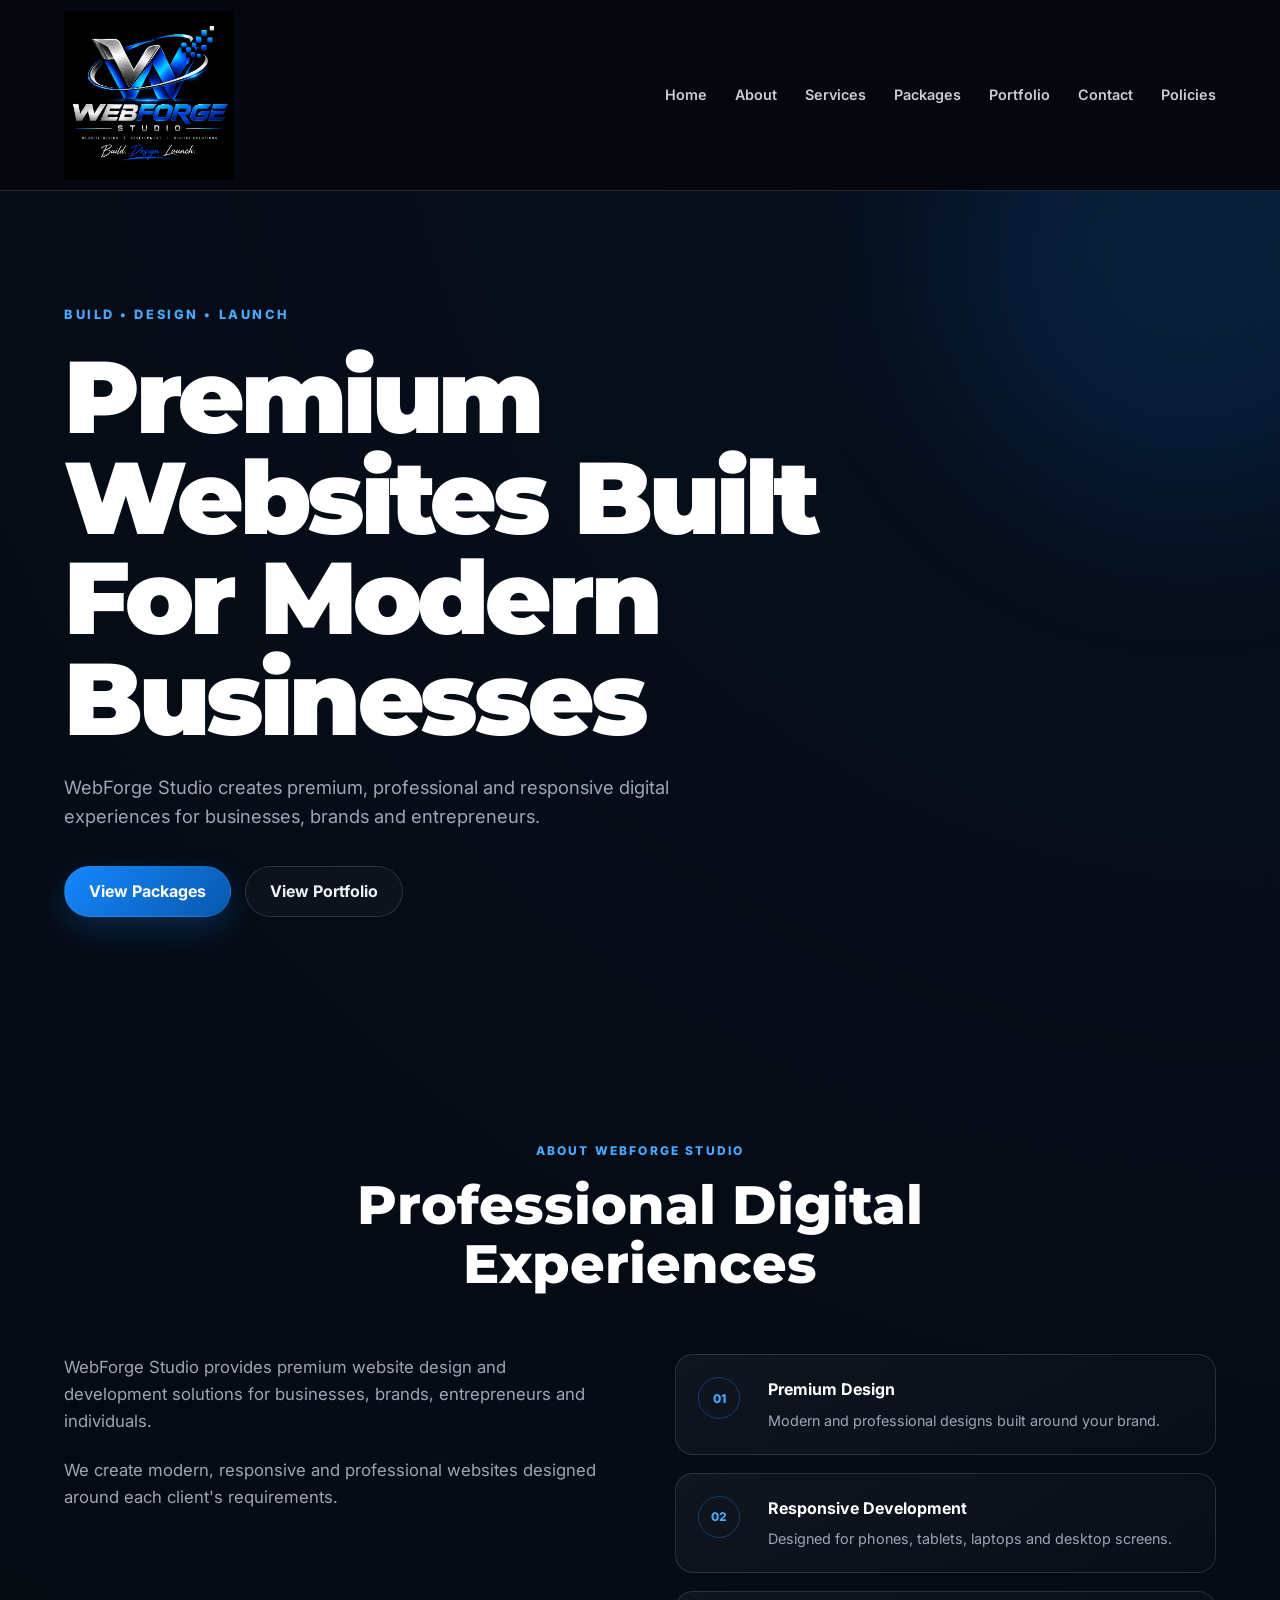
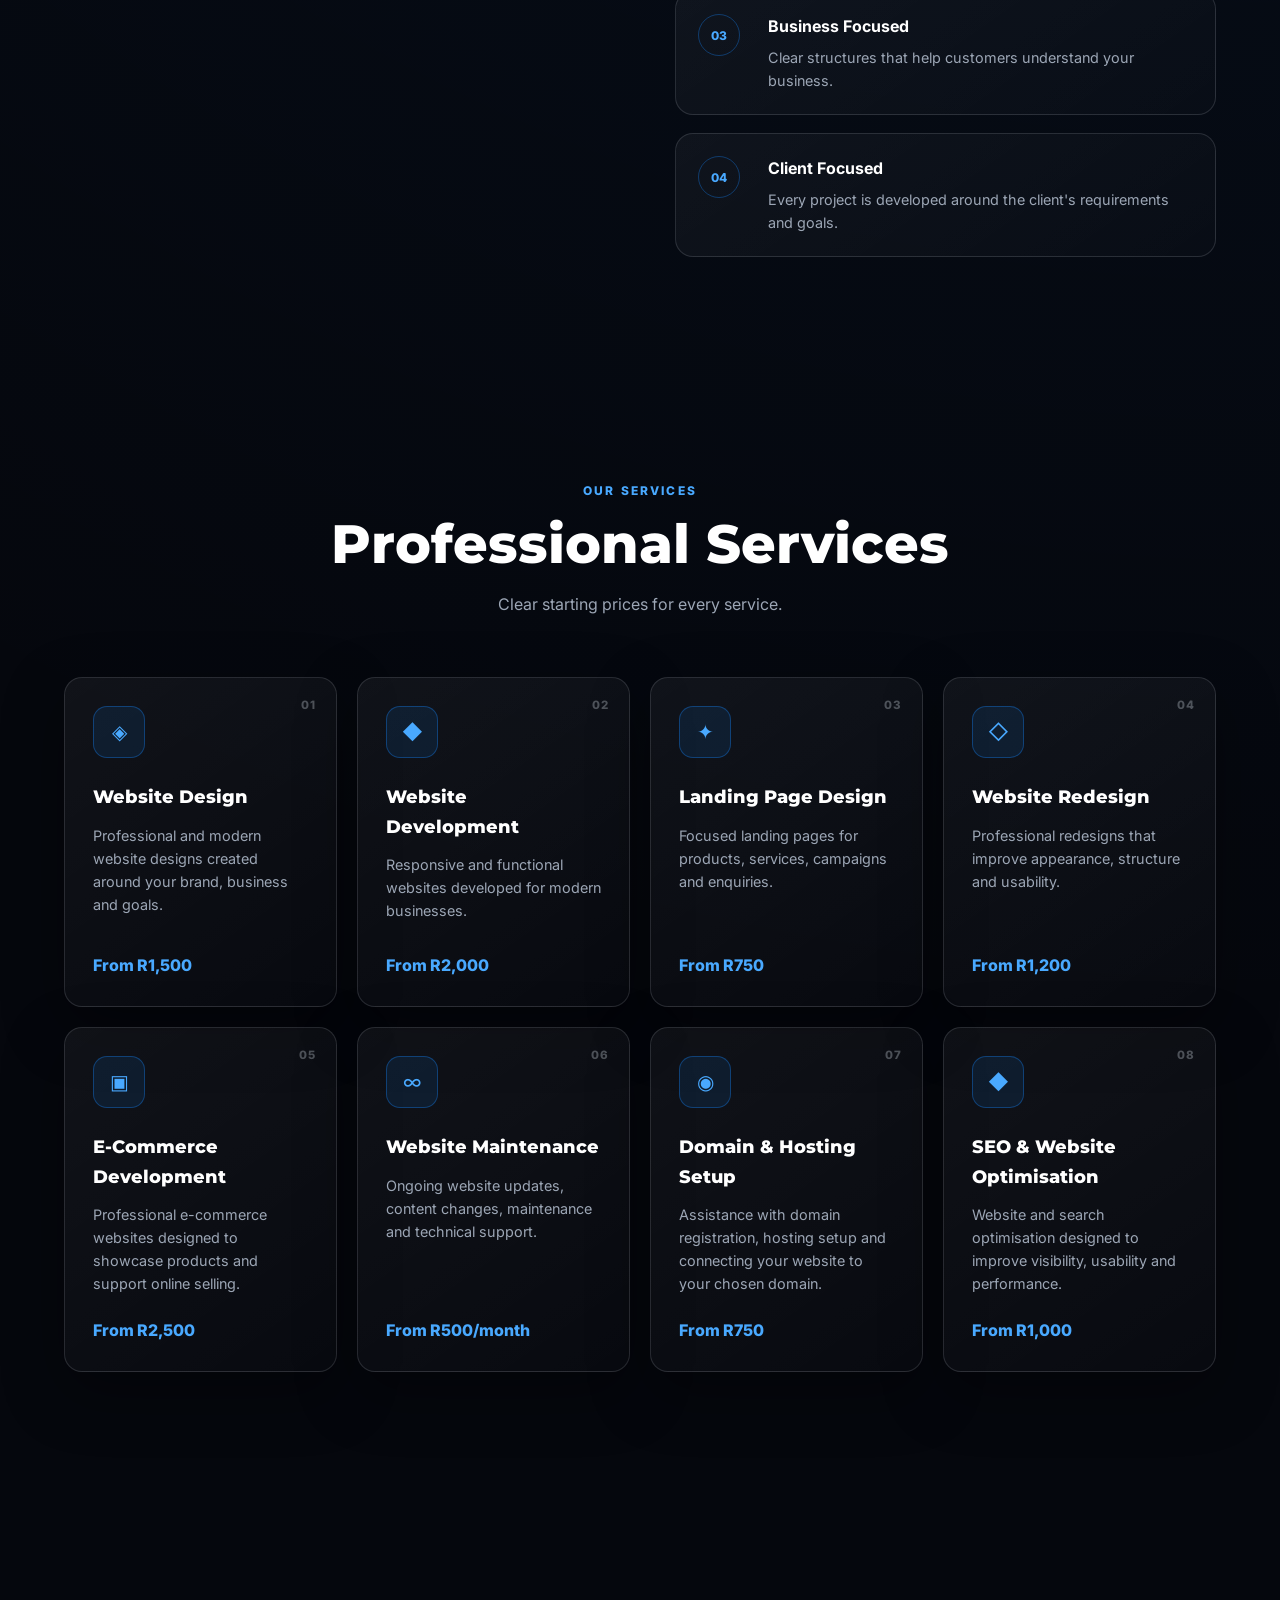
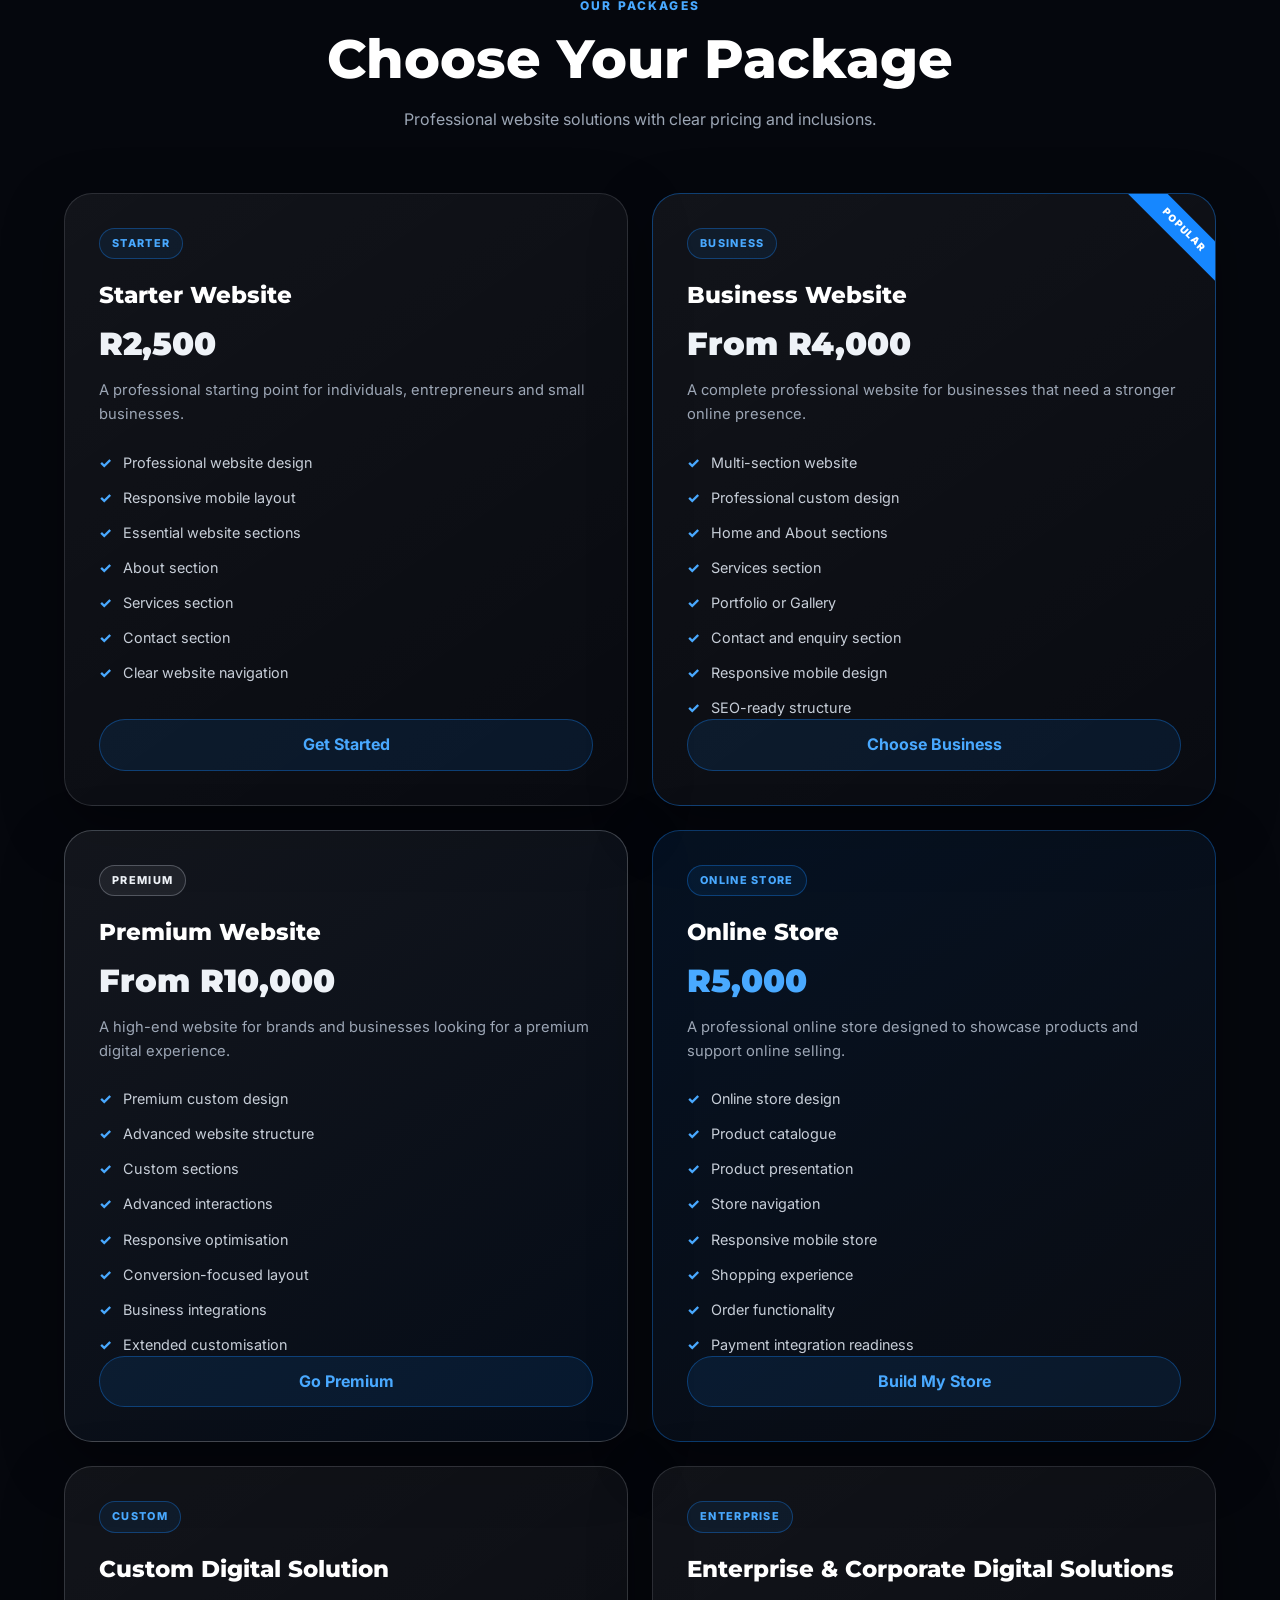
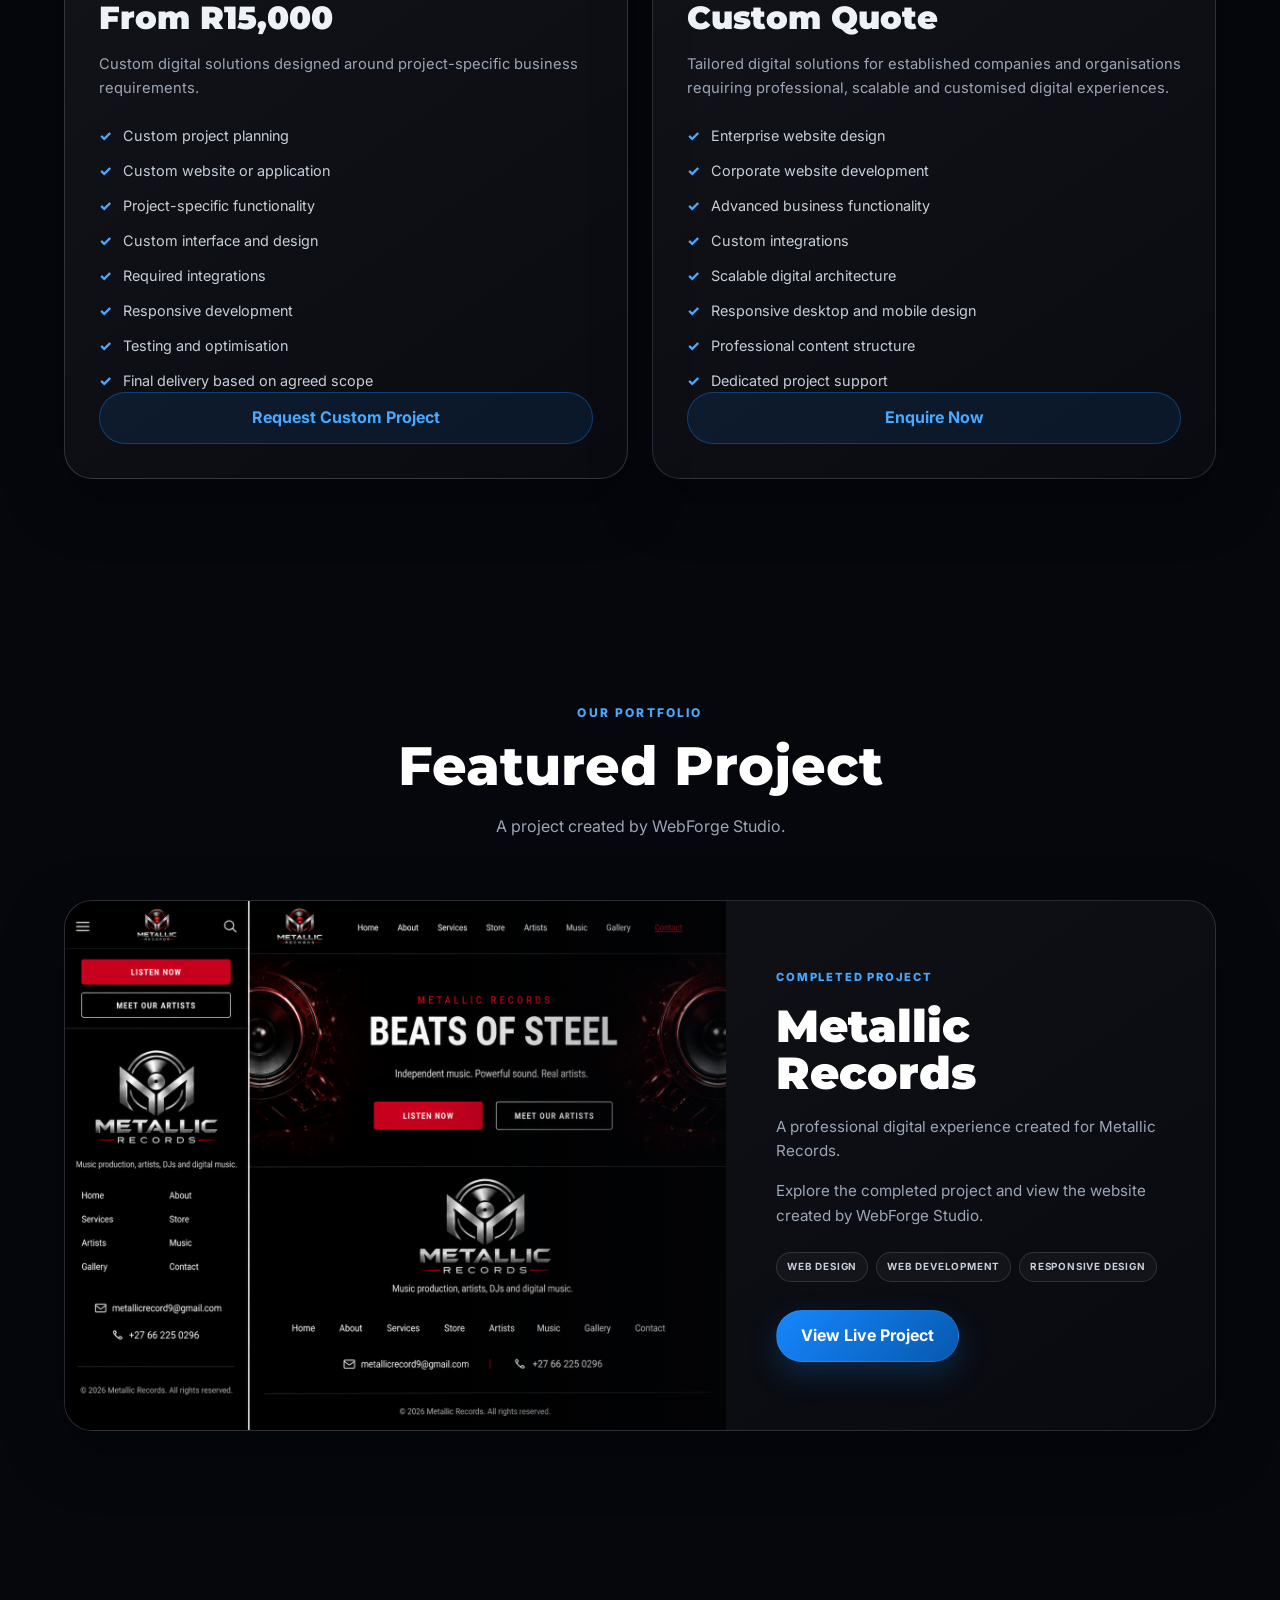
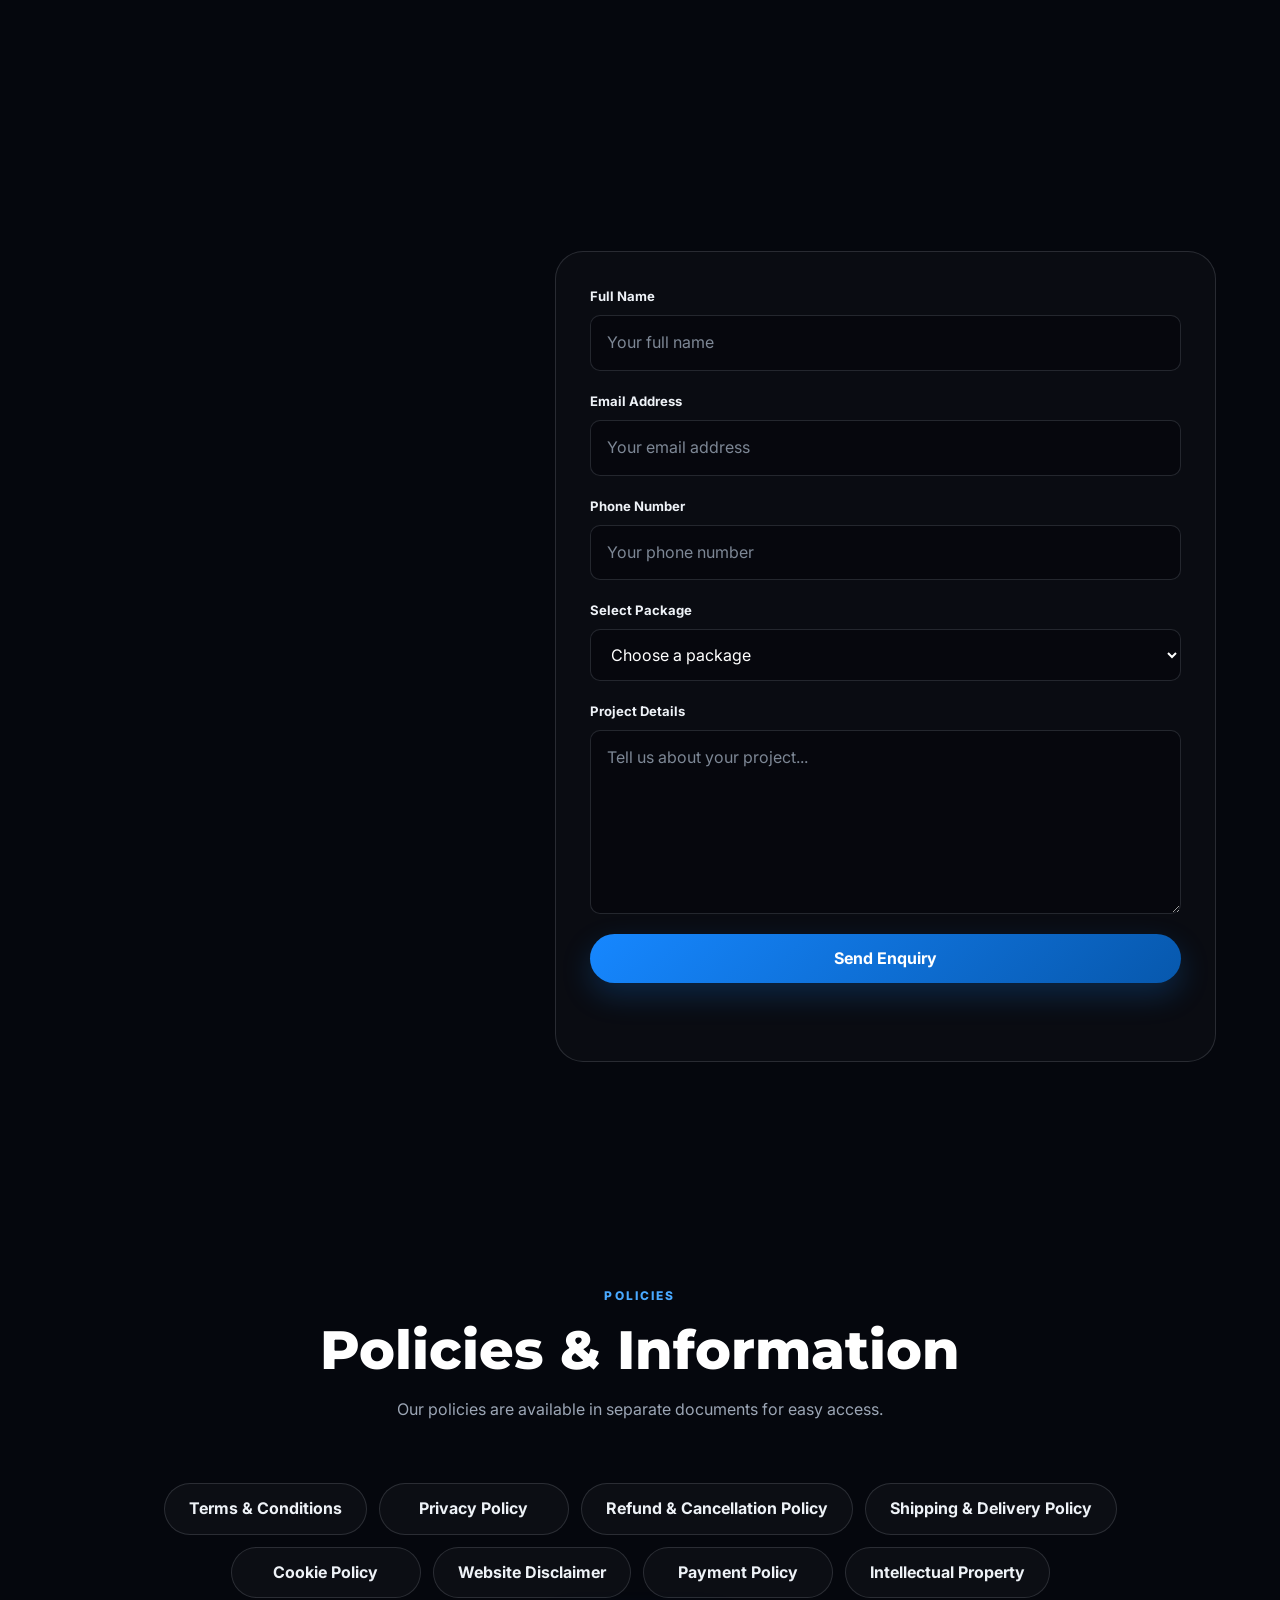
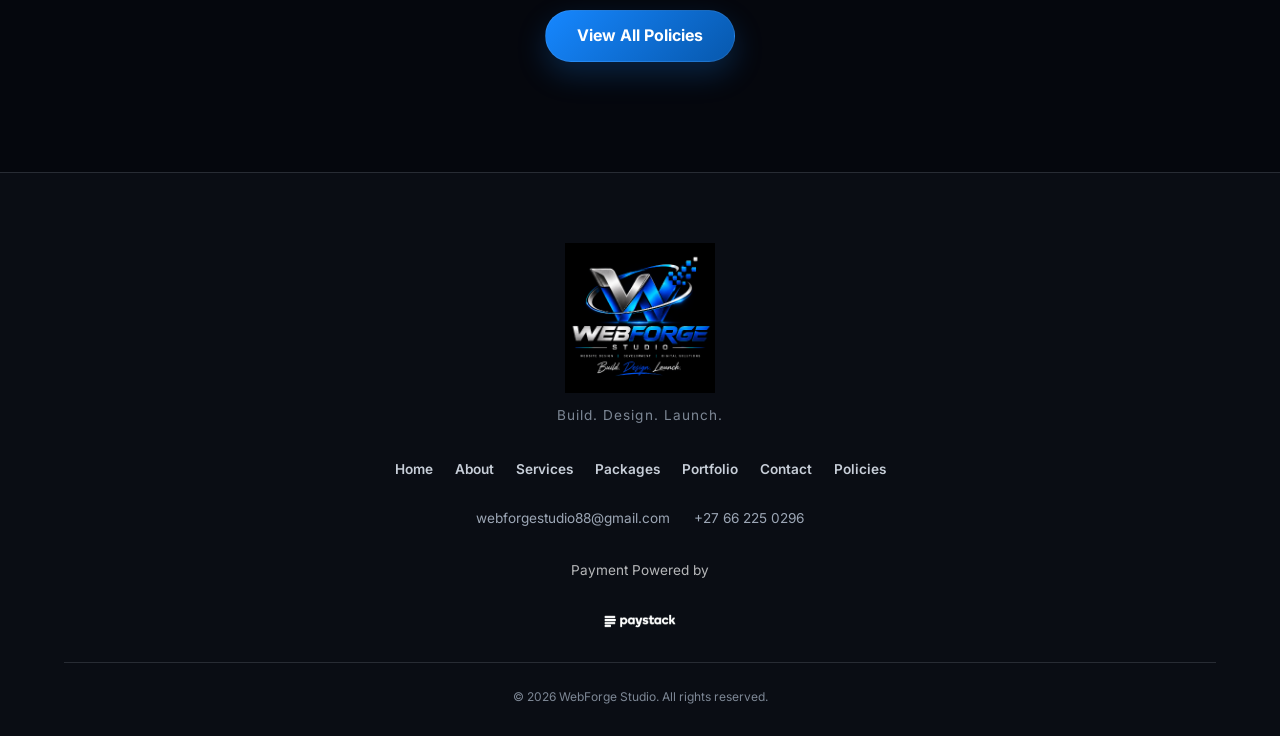
==== index.html @ d8feaae3 "Add files via upload" ====
<!DOCTYPE html>
<html lang="en">

<head>

    <meta name="google-site-verification" content="w8frRjCWjqAwOxD8YPKgWgzwlTFngvxDiaIQp6qj8-Y" />

    <meta charset="UTF-8">

    <meta
        name="viewport"
        content="width=device-width, initial-scale=1.0"
    >

    <meta
        name="description"
        content="WebForge Studio — premium professional website design, development, online stores and digital solutions."
    >

    <meta
        name="author"
        content="WebForge Studio"
    >

    <meta
        name="theme-color"
        content="#05070d"
    >

    <title>
        WebForge Studio | Build. Design. Launch.
    </title>

    <link
        rel="preconnect"
        href="https://fonts.googleapis.com"
    >

    <link
        rel="preconnect"
        href="https://fonts.gstatic.com"
    >

    <link
        href="https://fonts.googleapis.com/css2?family=Inter:wght@400;500;600;700;800;900&family=Montserrat:wght@600;700;800;900&display=swap"
        rel="stylesheet"
    >

    <link
        rel="stylesheet"
        href="style.css"
    >

</>


<body>


<!-- =========================================================
     HEADER / NAVIGATION
========================================================= -->

<header class="navbar">

    <a
        href="#home"
        class="logo-link"
        aria-label="WebForge Studio Home"
    >

        <img
            src="images/blue.png"
            alt="WebForge Studio logo"
            class="nav-logo"
        >

    </a>


    <button
        id="menuToggle"
        class="menu-toggle"
        type="button"
        aria-label="Open navigation menu"
        aria-expanded="false"
    >
        ☰
    </button>


    <nav
        id="mainNav"
        aria-label="Main navigation"
    >

        <a href="#home">
            Home
        </a>

        <a href="#about">
            About
        </a>

        <a href="#services">
            Services
        </a>

        <a href="#packages">
            Packages
        </a>

        <a href="#portfolio">
            Portfolio
        </a>

        <a href="#contact">
            Contact
        </a>

        <a href="#policies">
            Policies
        </a>

    </nav>

</header>


<main>


<!-- =========================================================
     HOME / HERO
========================================================= -->

<section
    id="home"
    class="hero-section"
>

    <div class="hero-content">

        <span class="hero-tag">
            BUILD • DESIGN • LAUNCH
        </span>


        <h1>
            Premium Websites
            Built For Modern
            Businesses
        </h1>


        <p>
            WebForge Studio creates premium,
            professional and responsive digital
            experiences for businesses, brands
            and entrepreneurs.
        </p>


        <div class="hero-buttons">

            <a
                href="#packages"
                class="primary-btn"
            >
                View Packages
            </a>


            <a
                href="#portfolio"
                class="secondary-btn"
            >
                View Portfolio
            </a>

        </div>

    </div>

</section>
<!-- =========================================================
     ABOUT
========================================================= -->

<section
    id="about"
    class="section about-section"
>

    <div class="section-heading">

        <span class="section-tag">
            ABOUT WEBFORGE STUDIO
        </span>

        <h2>
            Professional Digital
            Experiences
        </h2>

    </div>


    <div class="about-grid">

        <div class="about-content">

            <p>
                WebForge Studio provides premium
                website design and development
                solutions for businesses, brands,
                entrepreneurs and individuals.
            </p>


            <p>
                We create modern, responsive and
                professional websites designed
                around each client's requirements.
            </p>

        </div>


        <div class="about-features">

            <div class="about-feature">

                <span>
                    01
                </span>

                <div>

                    <h3>
                        Premium Design
                    </h3>

                    <p>
                        Modern and professional
                        designs built around your brand.
                    </p>

                </div>

            </div>


            <div class="about-feature">

                <span>
                    02
                </span>

                <div>

                    <h3>
                        Responsive Development
                    </h3>

                    <p>
                        Designed for phones, tablets,
                        laptops and desktop screens.
                    </p>

                </div>

            </div>


            <div class="about-feature">

                <span>
                    03
                </span>

                <div>

                    <h3>
                        Business Focused
                    </h3>

                    <p>
                        Clear structures that help
                        customers understand your business.
                    </p>

                </div>

            </div>


            <div class="about-feature">

                <span>
                    04
                </span>

                <div>

                    <h3>
                        Client Focused
                    </h3>

                    <p>
                        Every project is developed around
                        the client's requirements and goals.
                    </p>

                </div>

            </div>

        </div>

    </div>

</section>


<!-- =========================================================
     SERVICES
========================================================= -->

<section
    id="services"
    class="section services-section"
>

    <div class="section-heading">

        <span class="section-tag">
            OUR SERVICES
        </span>

        <h2>
            Professional Services
        </h2>

        <p>
            Clear starting prices for every service.
        </p>

    </div>


    <div class="services-grid">


        <!-- SERVICE 01 -->

        <article class="service-card">

            <span class="service-number">
                01
            </span>

            <div class="service-icon">
                ◈
            </div>

            <h3>
                Website Design
            </h3>

            <p>
                Professional and modern website
                designs created around your brand,
                business and goals.
            </p>

            <strong class="service-price">
                From R1,500
            </strong>

        </article>


        <!-- SERVICE 02 -->

        <article class="service-card">

            <span class="service-number">
                02
            </span>

            <div class="service-icon">
                ◆
            </div>

            <h3>
                Website Development
            </h3>

            <p>
                Responsive and functional websites
                developed for modern businesses.
            </p>

            <strong class="service-price">
                From R2,000
            </strong>

        </article>


        <!-- SERVICE 03 -->

        <article class="service-card">

            <span class="service-number">
                03
            </span>

            <div class="service-icon">
                ✦
            </div>

            <h3>
                Landing Page Design
            </h3>

            <p>
                Focused landing pages for products,
                services, campaigns and enquiries.
            </p>

            <strong class="service-price">
                From R750
            </strong>

        </article>


        <!-- SERVICE 04 -->

        <article class="service-card">

            <span class="service-number">
                04
            </span>

            <div class="service-icon">
                ◇
            </div>

            <h3>
                Website Redesign
            </h3>

            <p>
                Professional redesigns that improve
                appearance, structure and usability.
            </p>

            <strong class="service-price">
                From R1,200
            </strong>

        </article>
                <!-- SERVICE 05 -->

        <article class="service-card">

            <span class="service-number">
                05
            </span>

            <div class="service-icon">
                ▣
            </div>

            <h3>
                E-Commerce Development
            </h3>

            <p>
                Professional e-commerce websites
                designed to showcase products and
                support online selling.
            </p>

            <strong class="service-price">
                From R2,500
            </strong>

        </article>


        <!-- SERVICE 06 -->

        <article class="service-card">

            <span class="service-number">
                06
            </span>

            <div class="service-icon">
                ∞
            </div>

            <h3>
                Website Maintenance
            </h3>

            <p>
                Ongoing website updates, content
                changes, maintenance and technical
                support.
            </p>

            <strong class="service-price">
                From R500/month
            </strong>

        </article>


        <!-- SERVICE 07 -->

        <article class="service-card">

            <span class="service-number">
                07
            </span>

            <div class="service-icon">
                ◉
            </div>

            <h3>
                Domain &amp; Hosting Setup
            </h3>

            <p>
                Assistance with domain registration,
                hosting setup and connecting your
                website to your chosen domain.
            </p>

            <strong class="service-price">
                From R750
            </strong>

        </article>


        <!-- SERVICE 08 -->

        <article class="service-card">

            <span class="service-number">
                08
            </span>

            <div class="service-icon">
                ◆
            </div>

            <h3>
                SEO &amp; Website Optimisation
            </h3>

            <p>
                Website and search optimisation
                designed to improve visibility,
                usability and performance.
            </p>

            <strong class="service-price">
                From R1,000
            </strong>

        </article>


    </div>

</section>
<!-- =========================================================
     PACKAGES
========================================================= -->

<section
    id="packages"
    class="section packages-section"
>

    <div class="section-heading">

        <span class="section-tag">
            OUR PACKAGES
        </span>

        <h2>
            Choose Your Package
        </h2>

        <p>
            Professional website solutions with
            clear pricing and inclusions.
        </p>

    </div>


    <div class="packages-grid">


        <!-- PACKAGE 1 -->

        <article class="package-card">

            <span class="package-label">
                STARTER
            </span>

            <h3>
                Starter Website
            </h3>

            <div class="package-price">
                R2,500
            </div>

            <p>
                A professional starting point for
                individuals, entrepreneurs and
                small businesses.
            </p>

            <ul>

                <li>
                    Professional website design
                </li>

                <li>
                    Responsive mobile layout
                </li>

                <li>
                    Essential website sections
                </li>

                <li>
                    About section
                </li>

                <li>
                    Services section
                </li>

                <li>
                    Contact section
                </li>

                <li>
                    Clear website navigation
                </li>

            </ul>

            <a
                href="#contact"
                class="package-btn"
                data-selected-package="Starter Website — R2,500"
            >
                Get Started
            </a>

        </article>


        <!-- PACKAGE 2 -->

        <article class="package-card featured">

            <span class="package-label">
                BUSINESS
            </span>

            <h3>
                Business Website
            </h3>

            <div class="package-price">
                From R4,000
            </div>

            <p>
                A complete professional website
                for businesses that need a stronger
                online presence.
            </p>

            <ul>

                <li>
                    Multi-section website
                </li>

                <li>
                    Professional custom design
                </li>

                <li>
                    Home and About sections
                </li>

                <li>
                    Services section
                </li>

                <li>
                    Portfolio or Gallery
                </li>

                <li>
                    Contact and enquiry section
                </li>

                <li>
                    Responsive mobile design
                </li>

                <li>
                    SEO-ready structure
                </li>

            </ul>

            <a
                href="#contact"
                class="package-btn"
                data-selected-package="Business Website — From R4,000"
            >
                Choose Business
            </a>

        </article>
                <!-- PACKAGE 3 — PREMIUM WEBSITE -->

        <article class="package-card premium">

            <span class="package-label">
                PREMIUM
            </span>

            <h3>
                Premium Website
            </h3>

            <div class="package-price">
                From R10,000
            </div>

            <p>
                A high-end website for brands and
                businesses looking for a premium
                digital experience.
            </p>

            <ul>

                <li>
                    Premium custom design
                </li>

                <li>
                    Advanced website structure
                </li>

                <li>
                    Custom sections
                </li>

                <li>
                    Advanced interactions
                </li>

                <li>
                    Responsive optimisation
                </li>

                <li>
                    Conversion-focused layout
                </li>

                <li>
                    Business integrations
                </li>

                <li>
                    Extended customisation
                </li>

            </ul>

            <a
                href="#contact"
                class="package-btn"
                data-selected-package="Premium Website — From R10,000"
            >
                Go Premium
            </a>

        </article>


        <!-- PACKAGE 5 — ONLINE STORE
             DIRECTLY UNDER PREMIUM WEBSITE -->

        <article class="package-card online-store">

            <span class="package-label">
                ONLINE STORE
            </span>

            <h3>
                Online Store
            </h3>

            <div class="package-price">
                R5,000
            </div>

            <p>
                A professional online store designed
                to showcase products and support
                online selling.
            </p>

            <ul>

                <li>
                    Online store design
                </li>

                <li>
                    Product catalogue
                </li>

                <li>
                    Product presentation
                </li>

                <li>
                    Store navigation
                </li>

                <li>
                    Responsive mobile store
                </li>

                <li>
                    Shopping experience
                </li>

                <li>
                    Order functionality
                </li>

                <li>
                    Payment integration readiness
                </li>

            </ul>

            <a
                href="#contact"
                class="package-btn"
                data-selected-package="Online Store — R5,000"
            >
                Build My Store
            </a>

        </article>
                <!-- PACKAGE 4 — CUSTOM DIGITAL SOLUTION -->

        <article class="package-card custom-solution">

            <span class="package-label">
                CUSTOM
            </span>

            <h3>
                Custom Digital Solution
            </h3>

            <div class="package-price">
                From R15,000
            </div>

            <p>
                Custom digital solutions designed
                around project-specific business
                requirements.
            </p>

            <ul>

                <li>
                    Custom project planning
                </li>

                <li>
                    Custom website or application
                </li>

                <li>
                    Project-specific functionality
                </li>

                <li>
                    Custom interface and design
                </li>

                <li>
                    Required integrations
                </li>

                <li>
                    Responsive development
                </li>

                <li>
                    Testing and optimisation
                </li>

                <li>
                    Final delivery based on agreed scope
                </li>

            </ul>

            <a
                href="#contact"
                class="package-btn"
                data-selected-package="Custom Digital Solution — From R15,000"
            >
                Request Custom Project
            </a>

        </article>
      <article class="package-card">

    <span class="package-label">
        ENTERPRISE
    </span>

    <h3>
        Enterprise & Corporate Digital Solutions
    </h3>

    <div class="package-price">
        Custom Quote
    </div>

    <p>
        Tailored digital solutions for established
        companies and organisations requiring
        professional, scalable and customised
        digital experiences.
    </p>

    <ul>
        <li>Enterprise website design</li>
        <li>Corporate website development</li>
        <li>Advanced business functionality</li>
        <li>Custom integrations</li>
        <li>Scalable digital architecture</li>
        <li>Responsive desktop and mobile design</li>
        <li>Professional content structure</li>
        <li>Dedicated project support</li>
    </ul>

    <a
        href="#contact"
        class="package-btn"
        data-selected-package="Enterprise & Corporate Digital Solutions"
    >
        Enquire Now
    </a>

      </article>


    </div>

</section>
<!-- =========================================================
     PORTFOLIO
========================================================= -->

<section
    id="portfolio"
    class="section portfolio-section"
>

    <div class="section-heading">

        <span class="section-tag">
            OUR PORTFOLIO
        </span>

        <h2>
            Featured Project
        </h2>

        <p>
            A project created by WebForge Studio.
        </p>

    </div>


    <div class="portfolio-card">


        <div class="portfolio-image">

            <img
                src="images/metallic-records.png"
                alt="Metallic Records portfolio project"
            >

        </div>


        <div class="portfolio-content">

            <span class="portfolio-status">
                COMPLETED PROJECT
            </span>


            <h3>
                Metallic Records
            </h3>


            <p>
                A professional digital experience
                created for Metallic Records.
            </p>


            <p>
                Explore the completed project and
                view the website created by
                WebForge Studio.
            </p>


            <div class="portfolio-tags">

                <span>
                    WEB DESIGN
                </span>

                <span>
                    WEB DEVELOPMENT
                </span>

                <span>
                    RESPONSIVE DESIGN
                </span>

            </div>


            <a
                href="https://metallicrecords.github.io/metallic-records-website/"
                target="_blank"
                rel="noopener noreferrer"
                class="primary-btn"
            >
                View Live Project
            </a>

        </div>

    </div>

</section>


<!-- =========================================================
     CONTACT
========================================================= -->

<section
    id="contact"
    class="section contact-section"
>

    <div class="section-heading">

        <span class="section-tag">
            CONTACT US
        </span>

        <h2>
            Start Your Project
        </h2>

        <p>
            Tell WebForge Studio what you need
            and we will discuss your project.
        </p>

    </div>


    <div class="contact-grid">


        <div class="contact-information">

            <h3>
                WebForge Studio
            </h3>


            <p>
                Ready to build your website?
                Get in touch with us today.
            </p>


            <div class="contact-detail">

                <span>
                    Email
                </span>

                <a
                    href="mailto:webforgestudio88@gmail.com"
                >
                    webforgestudio88@gmail.com
                </a>

            </div>


            <div class="contact-detail">

                <span>
                    Phone
                </span>

                <a
                    href="tel:+27662250296"
                >
                    +27 66 225 0296
                </a>

            </div>

        </div>


        <form
            id="contactForm"
            class="contact-form"
        >

            <div class="form-group">

                <label for="contactName">
                    Full Name
                </label>

                <input
                    type="text"
                    id="contactName"
                    name="contactName"
                    placeholder="Your full name"
                    required
                >

            </div>


            <div class="form-group">

                <label for="contactEmail">
                    Email Address
                </label>

                <input
                    type="email"
                    id="contactEmail"
                    name="contactEmail"
                    placeholder="Your email address"
                    required
                >

            </div>


            <div class="form-group">

                <label for="contactPhone">
                    Phone Number
                </label>

                <input
                    type="tel"
                    id="contactPhone"
                    name="contactPhone"
                    placeholder="Your phone number"
                >

            </div>


            <div class="form-group">

                <label for="selectedPackage">
                    Select Package
                </label>

                <select
                    id="selectedPackage"
                    name="selectedPackage"
                    required
                >

                    <option value="">
                        Choose a package
                    </option>

                    <option value="Starter Website — R2,500">
                        Starter Website — R2,500
                    </option>

                    <option value="Business Website — From R4,000">
                        Business Website — From R4,000
                    </option>

                    <option value="Premium Website — From R10,000">
                        Premium Website — From R10,000
                    </option>

                    <option value="Online Store — R5,000">
                        Online Store — R5,000
                    </option>

                    <option value="Custom Digital Solution — From R15,000">
                        Custom Digital Solution — From R15,000
                    </option>

                </select>

            </div>


            <div class="form-group">

                <label for="contactMessage">
                    Project Details
                </label>

                <textarea
                    id="contactMessage"
                    name="contactMessage"
                    rows="6"
                    placeholder="Tell us about your project..."
                    required
                ></textarea>

            </div>


            <button
                type="submit"
                class="primary-btn"
            >
                Send Enquiry
            </button>


            <p
                id="contactMessageStatus"
                class="form-status"
                aria-live="polite"
            ></p>

        </form>

    </div>

</section>
<!-- =========================================================
     POLICIES
========================================================= -->

<section
    id="policies"
    class="section policy-navigation-section"
>

    <div class="section-heading">

        <span class="section-tag">
            POLICIES
        </span>

        <h2>
            Policies &amp; Information
        </h2>

        <p>
            Our policies are available in separate
            documents for easy access.
        </p>

    </div>


    <div class="policy-links">

        <a
            href="policies/terms-and-conditions.html"
            class="secondary-btn"
        >
            Terms &amp; Conditions
        </a>


        <a
            href="policies/privacy-policy.html"
            class="secondary-btn"
        >
            Privacy Policy
        </a>


        <a
            href="policies/refund-cancellation-policy.html"
            class="secondary-btn"
        >
            Refund &amp; Cancellation Policy
        </a>


        <a
            href="policies/shipping-delivery-policy.html"
            class="secondary-btn"
        >
            Shipping &amp; Delivery Policy
        </a>


        <a
            href="policies/cookie-policy.html"
            class="secondary-btn"
        >
            Cookie Policy
        </a>


        <a
            href="policies/website-disclaimer.html"
            class="secondary-btn"
        >
            Website Disclaimer
        </a>


        <a
            href="policies/payment-policy.html"
            class="secondary-btn"
        >
            Payment Policy
        </a>


        <a
            href="policies/intellectual-property.html"
            class="secondary-btn"
        >
            Intellectual Property
        </a>


        <a
            href="policies/index.html"
            class="primary-btn"
        >
            View All Policies
        </a>

    </div>

</section>


</main>


<!-- =========================================================
     FOOTER
========================================================= -->

<footer class="site-footer">


    <div class="footer-brand">

        <img
            src="images/blue.png"
            alt="WebForge Studio logo"
        >

        <p>
            Build. Design. Launch.
        </p>

    </div>


    <div class="footer-links">

        <a href="#home">
            Home
        </a>

        <a href="#about">
            About
        </a>

        <a href="#services">
            Services
        </a>

        <a href="#packages">
            Packages
        </a>

        <a href="#portfolio">
            Portfolio
        </a>

        <a href="#contact">
            Contact
        </a>

        <a href="#policies">
            Policies
        </a>

    </div>


    <div class="footer-contact">

        <a
            href="mailto:webforgestudio88@gmail.com"
        >
            webforgestudio88@gmail.com
        </a>


        <a
            href="tel:+27662250296"
        >
            +27 66 225 0296
        </a>

    </div>
  <div class="payment-powered">
    <p>Payment Powered by</p>

    <img
        src="images/paystack.png"
        alt="Paystack"
        class="paystack-logo"
    >
</div>

<p class="copyright">
    &copy; 2026 WebForge Studio. All rights reserved.
</p>

</footer>


<script src="script.js"></script>


</body>

</html>
---- style.css ----
/* =========================================================
   WEBFORGE STUDIO
   STYLE.CSS
   PART 1 OF 9

   Corresponds directly with index.html
========================================================= */


/* =========================================================
   ROOT VARIABLES
========================================================= */

:root {

    --black: #05070d;
    --black-soft: #0a0d14;
    --black-card: #0e121b;

    --blue: #1687ff;
    --blue-dark: #0758ad;
    --blue-light: #49a9ff;

    --silver: #c7ced8;
    --silver-light: #eef2f7;
    --silver-dark: #7d8795;

    --white: #ffffff;
    --muted: #9ca6b5;

    --border: rgba(199, 206, 216, 0.16);
    --border-blue: rgba(22, 135, 255, 0.35);

    --shadow:
        0 20px 60px rgba(0, 0, 0, 0.35);

    --shadow-blue:
        0 20px 60px rgba(22, 135, 255, 0.15);

    --radius-small: 10px;
    --radius: 18px;
    --radius-large: 28px;

    --container: 1200px;

    --transition:
        0.3s ease;

}


/* =========================================================
   RESET
========================================================= */

* {
    margin: 0;
    padding: 0;
    box-sizing: border-box;
}


html {
    scroll-behavior: smooth;
}


body {

    min-height: 100vh;

    background:
        radial-gradient(
            circle at top right,
            rgba(22, 135, 255, 0.08),
            transparent 30%
        ),
        var(--black);

    color: var(--white);

    font-family:
        "Inter",
        Arial,
        sans-serif;

    line-height: 1.6;

    overflow-x: hidden;

}


img {

    display: block;

    max-width: 100%;

}


a {

    color: inherit;

    text-decoration: none;

}


button,
input,
textarea,
select {

    font: inherit;

}


button {

    cursor: pointer;

}


ul {

    list-style: none;

}


/* =========================================================
   GENERAL SECTION STRUCTURE
========================================================= */

.section {

    width: 100%;

    max-width: var(--container);

    margin: 0 auto;

    padding:
        110px 24px;

}


.section-heading {

    max-width: 760px;

    margin:
        0 auto 60px;

    text-align: center;

}


.section-tag {

    display: inline-block;

    margin-bottom: 14px;

    color: var(--blue-light);

    font-size: 0.75rem;

    font-weight: 800;

    letter-spacing: 0.18em;

    text-transform: uppercase;

}


.section-heading h2 {

    margin-bottom: 18px;

    font-family:
        "Montserrat",
        "Inter",
        sans-serif;

    font-size:
        clamp(2rem, 5vw, 3.4rem);

    font-weight: 800;

    line-height: 1.1;

}


.section-heading p {

    color: var(--muted);

    font-size: 1rem;

}


/* =========================================================
   BUTTONS
========================================================= */

.primary-btn,
.secondary-btn,
.package-btn {

    display: inline-flex;

    align-items: center;

    justify-content: center;

    min-height: 48px;

    padding:
        12px 24px;

    border-radius: 999px;

    font-weight: 700;

    transition:
        transform var(--transition),
        box-shadow var(--transition),
        background var(--transition),
        border-color var(--transition);

}


.primary-btn {

    background:
        linear-gradient(
            135deg,
            var(--blue),
            var(--blue-dark)
        );

    color: var(--white);

    border: 1px solid
        rgba(255, 255, 255, 0.08);

    box-shadow:
        0 12px 30px
        rgba(22, 135, 255, 0.22);

}


.primary-btn:hover {

    transform:
        translateY(-3px);

    box-shadow:
        0 18px 40px
        rgba(22, 135, 255, 0.32);

}


.secondary-btn {

    background:
        rgba(255, 255, 255, 0.03);

    color: var(--silver-light);

    border:
        1px solid var(--border);

}


.secondary-btn:hover {

    transform:
        translateY(-3px);

    border-color:
        var(--border-blue);

    background:
        rgba(22, 135, 255, 0.08);

}


.package-btn {

    width: 100%;

    margin-top: 24px;

    background:
        rgba(22, 135, 255, 0.1);

    color: var(--blue-light);

    border:
        1px solid var(--border-blue);

}


.package-btn:hover {

    transform:
        translateY(-3px);

    background:
        var(--blue);

    color: var(--white);

}


/* =========================================================
   NAVIGATION
========================================================= */

.navbar {

    position: sticky;

    top: 0;

    z-index: 1000;

    display: flex;

    align-items: center;

    justify-content: space-between;

    width: 100%;

    min-height: 76px;

    padding:
        10px 5%;

    background:
        rgba(5, 7, 13, 0.9);

    border-bottom:
        1px solid var(--border);

    backdrop-filter:
        blur(18px);

    -webkit-backdrop-filter:
        blur(18px);

}


.logo-link {

    display: flex;

    align-items: center;

}


.nav-logo {

    width: 170px;

    height: auto;

    object-fit: contain;

}


#mainNav {

    display: flex;

    align-items: center;

    gap: 28px;

}


#mainNav a {

    position: relative;

    color: var(--silver);

    font-size: 0.9rem;

    font-weight: 600;

    transition:
        color var(--transition);

}


#mainNav a::after {

    content: "";

    position: absolute;

    left: 0;

    bottom: -7px;

    width: 0;

    height: 2px;

    background:
        var(--blue);

    transition:
        width var(--transition);

}


#mainNav a:hover {

    color:
        var(--white);

}


#mainNav a:hover::after {

    width: 100%;

}


.menu-toggle {

    display: none;

    width: 44px;

    height: 44px;

    border:
        1px solid var(--border);

    border-radius:
        var(--radius-small);

    background:
        rgba(255, 255, 255, 0.04);

    color:
        var(--white);

    font-size: 1.3rem;

}


/* =========================================================
   HERO
========================================================= */

.hero-section {

    position: relative;

    display: flex;

    align-items: center;

    min-height:
        calc(100vh - 76px);

    padding:
        110px 24px;

    overflow: hidden;

}


.hero-section::before {

    content: "";

    position: absolute;

    width: 500px;

    height: 500px;

    top: -180px;

    right: -160px;

    border-radius: 50%;

    background:
        rgba(22, 135, 255, 0.12);

    filter:
        blur(80px);

    pointer-events: none;

}


.hero-content {

    position: relative;

    z-index: 1;

    width: 100%;

    max-width: var(--container);

    margin: 0 auto;

    padding: 0 24px;

}


.hero-tag {

    display: inline-block;

    margin-bottom: 22px;

    color:
        var(--blue-light);

    font-size: 0.8rem;

    font-weight: 800;

    letter-spacing: 0.2em;

}


.hero-content h1 {

    max-width: 850px;

    margin-bottom: 24px;

    font-family:
        "Montserrat",
        "Inter",
        sans-serif;

    font-size:
        clamp(3rem, 8vw, 6.5rem);

    font-weight: 900;

    line-height: 0.98;

    letter-spacing: -0.04em;

}


.hero-content p {

    max-width: 680px;

    margin-bottom: 34px;

    color:
        var(--muted);

    font-size:
        clamp(1rem, 2vw, 1.15rem);

}


.hero-buttons {

    display: flex;

    flex-wrap: wrap;

    gap: 14px;

}
/* =========================================================
   ABOUT SECTION
========================================================= */

.about-section {

    position: relative;

}


.about-grid {

    display: grid;

    grid-template-columns:
        minmax(0, 1fr)
        minmax(0, 1fr);

    gap: 70px;

    align-items: start;

}


.about-content {

    color:
        var(--muted);

    font-size: 1.05rem;

}


.about-content p + p {

    margin-top: 22px;

}


.about-features {

    display: grid;

    gap: 18px;

}


.about-feature {

    display: grid;

    grid-template-columns:
        52px
        minmax(0, 1fr);

    gap: 18px;

    padding: 22px;

    background:
        linear-gradient(
            145deg,
            rgba(255,255,255,0.045),
            rgba(255,255,255,0.015)
        );

    border:
        1px solid var(--border);

    border-radius:
        var(--radius);

    transition:
        transform var(--transition),
        border-color var(--transition),
        background var(--transition);

}


.about-feature:hover {

    transform:
        translateY(-4px);

    border-color:
        var(--border-blue);

    background:
        rgba(22, 135, 255, 0.06);

}


.about-feature > span {

    display: flex;

    align-items: center;

    justify-content: center;

    width: 42px;

    height: 42px;

    border:
        1px solid var(--border-blue);

    border-radius:
        50%;

    color:
        var(--blue-light);

    font-size: 0.75rem;

    font-weight: 800;

}


.about-feature h3 {

    margin-bottom: 6px;

    color:
        var(--white);

    font-size: 1rem;

}


.about-feature p {

    color:
        var(--muted);

    font-size: 0.9rem;

}


/* =========================================================
   SERVICES SECTION
========================================================= */

.services-section {

    position: relative;

}


.services-grid {

    display: grid;

    grid-template-columns:
        repeat(4, minmax(0, 1fr));

    gap: 20px;

}


.service-card {

    position: relative;

    display: flex;

    flex-direction: column;

    min-height: 330px;

    padding: 28px;

    background:
        linear-gradient(
            145deg,
            rgba(255,255,255,0.05),
            rgba(255,255,255,0.015)
        );

    border:
        1px solid var(--border);

    border-radius:
        var(--radius);

    box-shadow:
        var(--shadow);

    overflow: hidden;

    transition:
        transform var(--transition),
        border-color var(--transition),
        box-shadow var(--transition);

}


.service-card::before {

    content: "";

    position: absolute;

    top: 0;

    left: 0;

    width: 100%;

    height: 2px;

    background:
        linear-gradient(
            90deg,
            transparent,
            var(--blue),
            transparent
        );

    opacity: 0;

    transition:
        opacity var(--transition);

}


.service-card:hover {

    transform:
        translateY(-7px);

    border-color:
        var(--border-blue);

    box-shadow:
        var(--shadow-blue);

}


.service-card:hover::before {

    opacity: 1;

}


.service-number {

    position: absolute;

    top: 18px;

    right: 20px;

    color:
        rgba(199, 206, 216, 0.35);

    font-size: 0.72rem;

    font-weight: 800;

    letter-spacing: 0.08em;

}


.service-icon {

    display: flex;

    align-items: center;

    justify-content: center;

    width: 52px;

    height: 52px;

    margin-bottom: 24px;

    background:
        rgba(22, 135, 255, 0.1);

    border:
        1px solid var(--border-blue);

    border-radius:
        14px;

    color:
        var(--blue-light);

    font-size: 1.25rem;

}


.service-card h3 {

    margin-bottom: 12px;

    color:
        var(--white);

    font-family:
        "Montserrat",
        "Inter",
        sans-serif;

    font-size: 1.15rem;

    font-weight: 800;

}


.service-card p {

    margin-bottom: 22px;

    color:
        var(--muted);

    font-size: 0.9rem;

}


.service-price {

    display: block;

    margin-top: auto;

    color:
        var(--blue-light);

    font-size: 1rem;

    font-weight: 800;

}


/* =========================================================
   GENERAL CARD FOCUS
========================================================= */

.service-card:focus-within,
.about-feature:focus-within {

    border-color:
        var(--border-blue);

}
/* =========================================================
   PACKAGES SECTION
========================================================= */

.packages-section {

    position: relative;

}


.packages-grid {

    display: grid;

    grid-template-columns:
        repeat(2, minmax(0, 1fr));

    gap: 24px;

    align-items: stretch;

}


.package-card {

    position: relative;

    display: flex;

    flex-direction: column;

    padding: 34px;

    background:
        linear-gradient(
            145deg,
            rgba(255, 255, 255, 0.055),
            rgba(255, 255, 255, 0.018)
        );

    border:
        1px solid var(--border);

    border-radius:
        var(--radius-large);

    box-shadow:
        var(--shadow);

    overflow: hidden;

    transition:
        transform var(--transition),
        border-color var(--transition),
        box-shadow var(--transition);

}


.package-card::before {

    content: "";

    position: absolute;

    inset: 0;

    background:
        radial-gradient(
            circle at top right,
            rgba(22, 135, 255, 0.12),
            transparent 42%
        );

    opacity: 0;

    pointer-events: none;

    transition:
        opacity var(--transition);

}


.package-card:hover {

    transform:
        translateY(-7px);

    border-color:
        var(--border-blue);

    box-shadow:
        var(--shadow-blue);

}


.package-card:hover::before {

    opacity: 1;

}


.package-card > * {

    position: relative;

    z-index: 1;

}


.package-label {

    display: inline-flex;

    align-items: center;

    align-self: flex-start;

    min-height: 30px;

    margin-bottom: 18px;

    padding:
        6px 12px;

    border:
        1px solid var(--border-blue);

    border-radius:
        999px;

    color:
        var(--blue-light);

    background:
        rgba(22, 135, 255, 0.08);

    font-size: 0.68rem;

    font-weight: 800;

    letter-spacing: 0.12em;

}


.package-card h3 {

    margin-bottom: 12px;

    color:
        var(--white);

    font-family:
        "Montserrat",
        "Inter",
        sans-serif;

    font-size: 1.45rem;

    font-weight: 800;

}


.package-price {

    margin-bottom: 18px;

    color:
        var(--silver-light);

    font-family:
        "Montserrat",
        "Inter",
        sans-serif;

    font-size: 2rem;

    font-weight: 900;

    line-height: 1.1;

}


.package-card > p {

    margin-bottom: 24px;

    color:
        var(--muted);

    font-size: 0.92rem;

}


.package-card ul {

    display: grid;

    gap: 12px;

}


.package-card li {

    position: relative;

    padding-left: 24px;

    color:
        var(--silver);

    font-size: 0.9rem;

}


.package-card li::before {

    content: "✓";

    position: absolute;

    left: 0;

    top: 0;

    color:
        var(--blue-light);

    font-weight: 800;

}


/* =========================================================
   FEATURED BUSINESS PACKAGE
========================================================= */

.package-card.featured {

    border-color:
        rgba(22, 135, 255, 0.4);

}


.package-card.featured::after {

    content: "POPULAR";

    position: absolute;

    top: 22px;

    right: -34px;

    width: 130px;

    padding: 6px 0;

    background:
        var(--blue);

    color:
        var(--white);

    text-align: center;

    font-size: 0.62rem;

    font-weight: 900;

    letter-spacing: 0.1em;

    transform:
        rotate(45deg);

}


/* =========================================================
   PREMIUM WEBSITE
========================================================= */

.package-card.premium {

    border-color:
        rgba(199, 206, 216, 0.28);

    background:
        linear-gradient(
            145deg,
            rgba(199, 206, 216, 0.08),
            rgba(22, 135, 255, 0.045)
        );

}


.package-card.premium .package-label {

    color:
        var(--silver-light);

    border-color:
        rgba(199, 206, 216, 0.3);

    background:
        rgba(199, 206, 216, 0.08);

}


.package-card.premium .package-price {

    color:
        var(--silver-light);

}


/* =========================================================
   ONLINE STORE
   KEPT AS ITS OWN PACKAGE CARD
========================================================= */

.package-card.online-store {

    border-color:
        rgba(22, 135, 255, 0.35);

    background:
        linear-gradient(
            145deg,
            rgba(22, 135, 255, 0.09),
            rgba(255, 255, 255, 0.025)
        );

}


.package-card.online-store .package-label {

    color:
        var(--blue-light);

}


.package-card.online-store .package-price {

    color:
        var(--blue-light);

}


/* =========================================================
   CUSTOM DIGITAL SOLUTION
========================================================= */

.package-card.custom-solution {

    border-color:
        rgba(199, 206, 216, 0.2);

}


.package-card.custom-solution .package-price {

    color:
        var(--silver-light);

}


/* =========================================================
   PACKAGE BUTTON ALIGNMENT
========================================================= */

.package-card .package-btn {

    margin-top: auto;

}


/* =========================================================
   PACKAGE KEYBOARD ACCESSIBILITY
========================================================= */

.package-card:focus-within {

    border-color:
        var(--border-blue);

}
/* =========================================================
   PORTFOLIO SECTION
========================================================= */

.portfolio-section {

    position: relative;

}


.portfolio-card {

    display: grid;

    grid-template-columns:
        minmax(0, 1.15fr)
        minmax(0, 0.85fr);

    gap: 0;

    overflow: hidden;

    background:
        linear-gradient(
            145deg,
            rgba(255, 255, 255, 0.055),
            rgba(255, 255, 255, 0.015)
        );

    border:
        1px solid var(--border);

    border-radius:
        var(--radius-large);

    box-shadow:
        var(--shadow);

}


.portfolio-image {

    position: relative;

    min-height: 430px;

    overflow: hidden;

    background:
        var(--black-soft);

}


.portfolio-image::after {

    content: "";

    position: absolute;

    inset: 0;

    background:
        linear-gradient(
            90deg,
            transparent 55%,
            rgba(5, 7, 13, 0.45)
        );

    pointer-events: none;

}


.portfolio-image img {

    width: 100%;

    height: 100%;

    min-height: 430px;

    object-fit: cover;

    transition:
        transform 0.6s ease;

}


.portfolio-card:hover
.portfolio-image img {

    transform:
        scale(1.035);

}


.portfolio-content {

    display: flex;

    flex-direction: column;

    justify-content: center;

    padding: 50px;

}


.portfolio-status {

    display: inline-block;

    margin-bottom: 16px;

    color:
        var(--blue-light);

    font-size: 0.7rem;

    font-weight: 800;

    letter-spacing: 0.16em;

}


.portfolio-content h3 {

    margin-bottom: 18px;

    color:
        var(--white);

    font-family:
        "Montserrat",
        "Inter",
        sans-serif;

    font-size:
        clamp(1.8rem, 4vw, 2.8rem);

    font-weight: 900;

    line-height: 1.05;

}


.portfolio-content p {

    margin-bottom: 16px;

    color:
        var(--muted);

    font-size: 0.95rem;

}


.portfolio-tags {

    display: flex;

    flex-wrap: wrap;

    gap: 8px;

    margin:
        8px 0 28px;

}


.portfolio-tags span {

    display: inline-flex;

    align-items: center;

    min-height: 30px;

    padding:
        6px 10px;

    background:
        rgba(255, 255, 255, 0.035);

    border:
        1px solid var(--border);

    border-radius:
        999px;

    color:
        var(--silver);

    font-size: 0.62rem;

    font-weight: 700;

    letter-spacing: 0.08em;

}


.portfolio-content .primary-btn {

    align-self: flex-start;

}


/* =========================================================
   PORTFOLIO LINK ACCESSIBILITY
========================================================= */

.portfolio-content a:focus-visible {

    outline:
        2px solid var(--blue-light);

    outline-offset:
        4px;

}
/* =========================================================
   CONTACT SECTION
========================================================= */

.contact-section {

    position: relative;

}


.contact-grid {

    display: grid;

    grid-template-columns:
        minmax(0, 0.8fr)
        minmax(0, 1.2fr);

    gap: 50px;

    align-items: start;

}


/* =========================================================
   CONTACT INFORMATION
========================================================= */

.contact-information {

    padding: 34px;

    background:
        linear-gradient(
            145deg,
            rgba(22, 135, 255, 0.08),
            rgba(255, 255, 255, 0.025)
        );

    border:
        1px solid var(--border);

    border-radius:
        var(--radius-large);

}


.contact-information h3 {

    margin-bottom: 14px;

    color:
        var(--white);

    font-family:
        "Montserrat",
        "Inter",
        sans-serif;

    font-size: 1.5rem;

    font-weight: 800;

}


.contact-information > p {

    margin-bottom: 32px;

    color:
        var(--muted);

    font-size: 0.95rem;

}


.contact-detail {

    display: flex;

    flex-direction: column;

    gap: 5px;

    padding:
        18px 0;

    border-top:
        1px solid var(--border);

}


.contact-detail:last-child {

    border-bottom:
        1px solid var(--border);

}


.contact-detail span {

    color:
        var(--silver-dark);

    font-size: 0.7rem;

    font-weight: 800;

    letter-spacing: 0.12em;

    text-transform: uppercase;

}


.contact-detail a {

    color:
        var(--silver-light);

    font-size: 0.95rem;

    font-weight: 600;

    transition:
        color var(--transition);

}


.contact-detail a:hover {

    color:
        var(--blue-light);

}


/* =========================================================
   CONTACT FORM
========================================================= */

.contact-form {

    display: grid;

    gap: 20px;

    padding: 34px;

    background:
        rgba(255, 255, 255, 0.025);

    border:
        1px solid var(--border);

    border-radius:
        var(--radius-large);

}


.form-group {

    display: flex;

    flex-direction: column;

    gap: 8px;

}


.form-group label {

    color:
        var(--silver-light);

    font-size: 0.82rem;

    font-weight: 700;

}


.form-group input,
.form-group textarea,
.form-group select {

    width: 100%;

    padding:
        14px 16px;

    background:
        rgba(5, 7, 13, 0.8);

    border:
        1px solid var(--border);

    border-radius:
        var(--radius-small);

    color:
        var(--white);

    outline: none;

    transition:
        border-color var(--transition),
        box-shadow var(--transition),
        background var(--transition);

}


.form-group input::placeholder,
.form-group textarea::placeholder {

    color:
        var(--silver-dark);

}


.form-group input:focus,
.form-group textarea:focus,
.form-group select:focus {

    border-color:
        var(--blue);

    background:
        rgba(22, 135, 255, 0.04);

    box-shadow:
        0 0 0 3px
        rgba(22, 135, 255, 0.1);

}


.form-group textarea {

    min-height: 150px;

    resize: vertical;

}


.form-group select {

    appearance: auto;

}


.contact-form .primary-btn {

    width: 100%;

    border: none;

}


/* =========================================================
   FORM STATUS
========================================================= */

.form-status {

    min-height: 24px;

    color:
        var(--blue-light);

    font-size: 0.85rem;

    text-align: center;

}
/* =========================================================
   POLICIES SECTION
========================================================= */

.policy-navigation-section {

    position: relative;

}


.policy-links {

    display: flex;

    flex-wrap: wrap;

    justify-content: center;

    gap: 12px;

    max-width: 1000px;

    margin: 0 auto;

}


.policy-links .secondary-btn,
.policy-links .primary-btn {

    min-width: 190px;

}


/* =========================================================
   FOOTER
========================================================= */

.site-footer {

    width: 100%;

    padding:
        70px 5% 30px;

    background:
        var(--black-soft);

    border-top:
        1px solid var(--border);

}


.footer-brand {

    display: flex;

    flex-direction: column;

    align-items: center;

    text-align: center;

    margin-bottom: 32px;

}


.footer-brand img {

    width: 150px;

    height: auto;

    margin-bottom: 12px;

}


.footer-brand p {

    color:
        var(--silver-dark);

    font-size: 0.85rem;

    letter-spacing: 0.08em;

}


.footer-links {

    display: flex;

    flex-wrap: wrap;

    justify-content: center;

    gap: 22px;

    margin-bottom: 28px;

}


.footer-links a {

    color:
        var(--silver);

    font-size: 0.85rem;

    font-weight: 600;

    transition:
        color var(--transition);

}


.footer-links a:hover {

    color:
        var(--blue-light);

}


.footer-contact {

    display: flex;

    flex-wrap: wrap;

    justify-content: center;

    gap: 24px;

    margin-bottom: 30px;

}


.footer-contact a {

    color:
        var(--muted);

    font-size: 0.85rem;

    transition:
        color var(--transition);

}


.footer-contact a:hover {

    color:
        var(--blue-light);

}


.copyright {

    padding-top: 24px;

    border-top:
        1px solid var(--border);

    color:
        var(--silver-dark);

    font-size: 0.75rem;

    text-align: center;

}


/* =========================================================
   GLOBAL FOCUS STATES
========================================================= */

a:focus-visible,
button:focus-visible,
input:focus-visible,
textarea:focus-visible,
select:focus-visible {

    outline:
        2px solid var(--blue-light);

    outline-offset:
        3px;

}


/* =========================================================
   SELECTION
========================================================= */

::selection {

    background:
        var(--blue);

    color:
        var(--white);

}
/* =========================================================
   RESPONSIVE DESIGN
   TABLET
========================================================= */

@media (max-width: 1024px) {


    /* -----------------------------------------------------
       NAVIGATION
    ----------------------------------------------------- */

    .navbar {

        padding:
            10px 4%;

    }


    #mainNav {

        gap: 18px;

    }


    #mainNav a {

        font-size:
            0.82rem;

    }


    .nav-logo {

        width:
            150px;

    }


    /* -----------------------------------------------------
       HERO
    ----------------------------------------------------- */

    .hero-content h1 {

        max-width:
            760px;

        font-size:
            clamp(3rem, 8vw, 5rem);

    }


    /* -----------------------------------------------------
       ABOUT
    ----------------------------------------------------- */

    .about-grid {

        gap:
            40px;

    }


    /* -----------------------------------------------------
       SERVICES
    ----------------------------------------------------- */

    .services-grid {

        grid-template-columns:
            repeat(2, minmax(0, 1fr));

    }


    .service-card {

        min-height:
            300px;

    }


    /* -----------------------------------------------------
       PACKAGES
    ----------------------------------------------------- */

    .packages-grid {

        gap:
            20px;

    }


    .package-card {

        padding:
            30px;

    }


    /* -----------------------------------------------------
       PORTFOLIO
    ----------------------------------------------------- */

    .portfolio-card {

        grid-template-columns:
            minmax(0, 1fr)
            minmax(0, 1fr);

    }


    .portfolio-image,
    .portfolio-image img {

        min-height:
            380px;

    }


    .portfolio-content {

        padding:
            36px;

    }


    /* -----------------------------------------------------
       CONTACT
    ----------------------------------------------------- */

    .contact-grid {

        gap:
            30px;

    }

}
/* =========================================================
   RESPONSIVE DESIGN
   MOBILE NAVIGATION + MOBILE LAYOUT
========================================================= */

@media (max-width: 768px) {


    /* -----------------------------------------------------
       GENERAL
    ----------------------------------------------------- */

    .section {

        padding:
            80px 20px;

    }


    .section-heading {

        margin-bottom:
            42px;

    }


    /* -----------------------------------------------------
       NAVIGATION
    ----------------------------------------------------- */

    .navbar {

        min-height:
            68px;

        padding:
            10px 20px;

    }


    .nav-logo {

        width:
            135px;

    }


    .menu-toggle {

        display:
            flex;

        align-items:
            center;

        justify-content:
            center;

    }


    #mainNav {

        position: absolute;

        top:
            68px;

        left: 0;

        display: flex;

        flex-direction: column;

        align-items: stretch;

        width: 100%;

        padding:
            12px 20px 20px;

        background:
            rgba(5, 7, 13, 0.98);

        border-bottom:
            1px solid var(--border);

        opacity: 0;

        visibility: hidden;

        transform:
            translateY(-10px);

        transition:
            opacity var(--transition),
            visibility var(--transition),
            transform var(--transition);

    }


    #mainNav.active {

        opacity: 1;

        visibility: visible;

        transform:
            translateY(0);

    }


    #mainNav a {

        display:
            block;

        padding:
            13px 4px;

        border-bottom:
            1px solid rgba(255, 255, 255, 0.05);

        font-size:
            0.9rem;

    }


    #mainNav a:last-child {

        border-bottom:
            none;

    }


    #mainNav a::after {

        display:
            none;

    }


    /* -----------------------------------------------------
       HERO
    ----------------------------------------------------- */

    .hero-section {

        min-height:
            auto;

        padding:
            100px 20px;

    }


    .hero-content {

        padding:
            0;

    }


    .hero-content h1 {

        font-size:
            clamp(2.7rem, 13vw, 4.5rem);

    }


    .hero-content p {

        font-size:
            0.98rem;

    }


    .hero-buttons {

        flex-direction:
            column;

        align-items:
            stretch;

        max-width:
            360px;

    }


    .hero-buttons .primary-btn,
    .hero-buttons .secondary-btn {

        width:
            100%;

    }


    /* -----------------------------------------------------
       ABOUT
    ----------------------------------------------------- */

    .about-grid {

        grid-template-columns:
            1fr;

        gap:
            35px;

    }


    .about-feature {

        grid-template-columns:
            45px minmax(0, 1fr);

        padding:
            18px;

    }


    /* -----------------------------------------------------
       SERVICES
    ----------------------------------------------------- */

    .services-grid {

        grid-template-columns:
            1fr;

    }


    .service-card {

        min-height:
            auto;

    }


    /* -----------------------------------------------------
       PACKAGES
    ----------------------------------------------------- */

    .packages-grid {

        grid-template-columns:
            1fr;

    }


    .package-card {

        padding:
            28px 24px;

    }


    .package-card.featured::after {

        top:
            20px;

        right:
            -38px;

    }


    /* -----------------------------------------------------
       PORTFOLIO
    ----------------------------------------------------- */

    .portfolio-card {

        grid-template-columns:
            1fr;

    }


    .portfolio-image,
    .portfolio-image img {

        min-height:
            280px;

    }


    .portfolio-content {

        padding:
            30px 24px;

    }


    .portfolio-content .primary-btn {

        width:
            100%;

    }


    /* -----------------------------------------------------
       CONTACT
    ----------------------------------------------------- */

    .contact-grid {

        grid-template-columns:
            1fr;

        gap:
            24px;

    }


    .contact-information,
    .contact-form {

        padding:
            26px 22px;

    }


    /* -----------------------------------------------------
       POLICIES
    ----------------------------------------------------- */

    .policy-links {

        flex-direction:
            column;

        align-items:
            stretch;

    }


    .policy-links .secondary-btn,
    .policy-links .primary-btn {

        width:
            100%;

        min-width:
            0;

    }


    /* -----------------------------------------------------
       FOOTER
    ----------------------------------------------------- */

    .site-footer {

        padding:
            55px 20px 25px;

    }


    .footer-links {

        flex-direction:
            column;

        align-items:
            center;

        gap:
            12px;

    }


    .footer-contact {

        flex-direction:
            column;

        align-items:
            center;

        gap:
            10px;

    }

}
/* =========================================================
   FINAL RESPONSIVE ADJUSTMENTS
========================================================= */

@media (max-width: 480px) {

    .section {

        padding:
            70px 16px;

    }


    .section-heading h2 {

        font-size:
            2rem;

    }


    .hero-section {

        padding:
            80px 16px;

    }


    .hero-content h1 {

        font-size:
            clamp(2.5rem, 14vw, 3.6rem);

    }


    .hero-tag {

        font-size:
            0.68rem;

        letter-spacing:
            0.14em;

    }


    .service-card {

        padding:
            24px 20px;

    }


    .package-card {

        padding:
            25px 20px;

    }


    .package-price {

        font-size:
            1.75rem;

    }


    .portfolio-image,
    .portfolio-image img {

        min-height:
            230px;

    }


    .portfolio-content {

        padding:
            25px 20px;

    }


    .portfolio-tags {

        align-items:
            flex-start;

        flex-direction:
            column;

    }


    .portfolio-tags span {

        width:
            fit-content;

    }


    .contact-information,
    .contact-form {

        padding:
            22px 18px;

    }


    .form-group input,
    .form-group textarea,
    .form-group select {

        font-size:
            0.9rem;

    }

}


/* =========================================================
   REDUCED MOTION
========================================================= */

@media (prefers-reduced-motion: reduce) {

    html {

        scroll-behavior:
            auto;

    }


    *,
    *::before,
    *::after {

        animation-duration:
            0.01ms !important;

        animation-iteration-count:
            1 !important;

        transition-duration:
            0.01ms !important;

        scroll-behavior:
            auto !important;

    }

}


/* =========================================================
   FINAL CSS SAFETY
========================================================= */

input,
textarea,
select,
button {

    max-width:
        100%;

}


textarea {

    font-family:
        inherit;

}


button {

    -webkit-tap-highlight-color:
        transparent;

}


/* =========================================================
   END OF STYLE.CSS
========================================================= */
/* Fix Policies Back Button */
.policy-navigation .primary-btn {
    display: block;
    width: 100%;
    box-sizing: border-box;
    text-align: center;
    margin: 20px 0 0;
}
.payment-powered {
    text-align: center;
    margin: 20px 0 10px;
}

.payment-powered p {
    margin: 0 0 8px;
    font-size: 0.85rem;
    opacity: 0.7;
}

.paystack-logo {
    display: block;
    width: 110px;
    height: auto;
    margin: 0 auto;
}
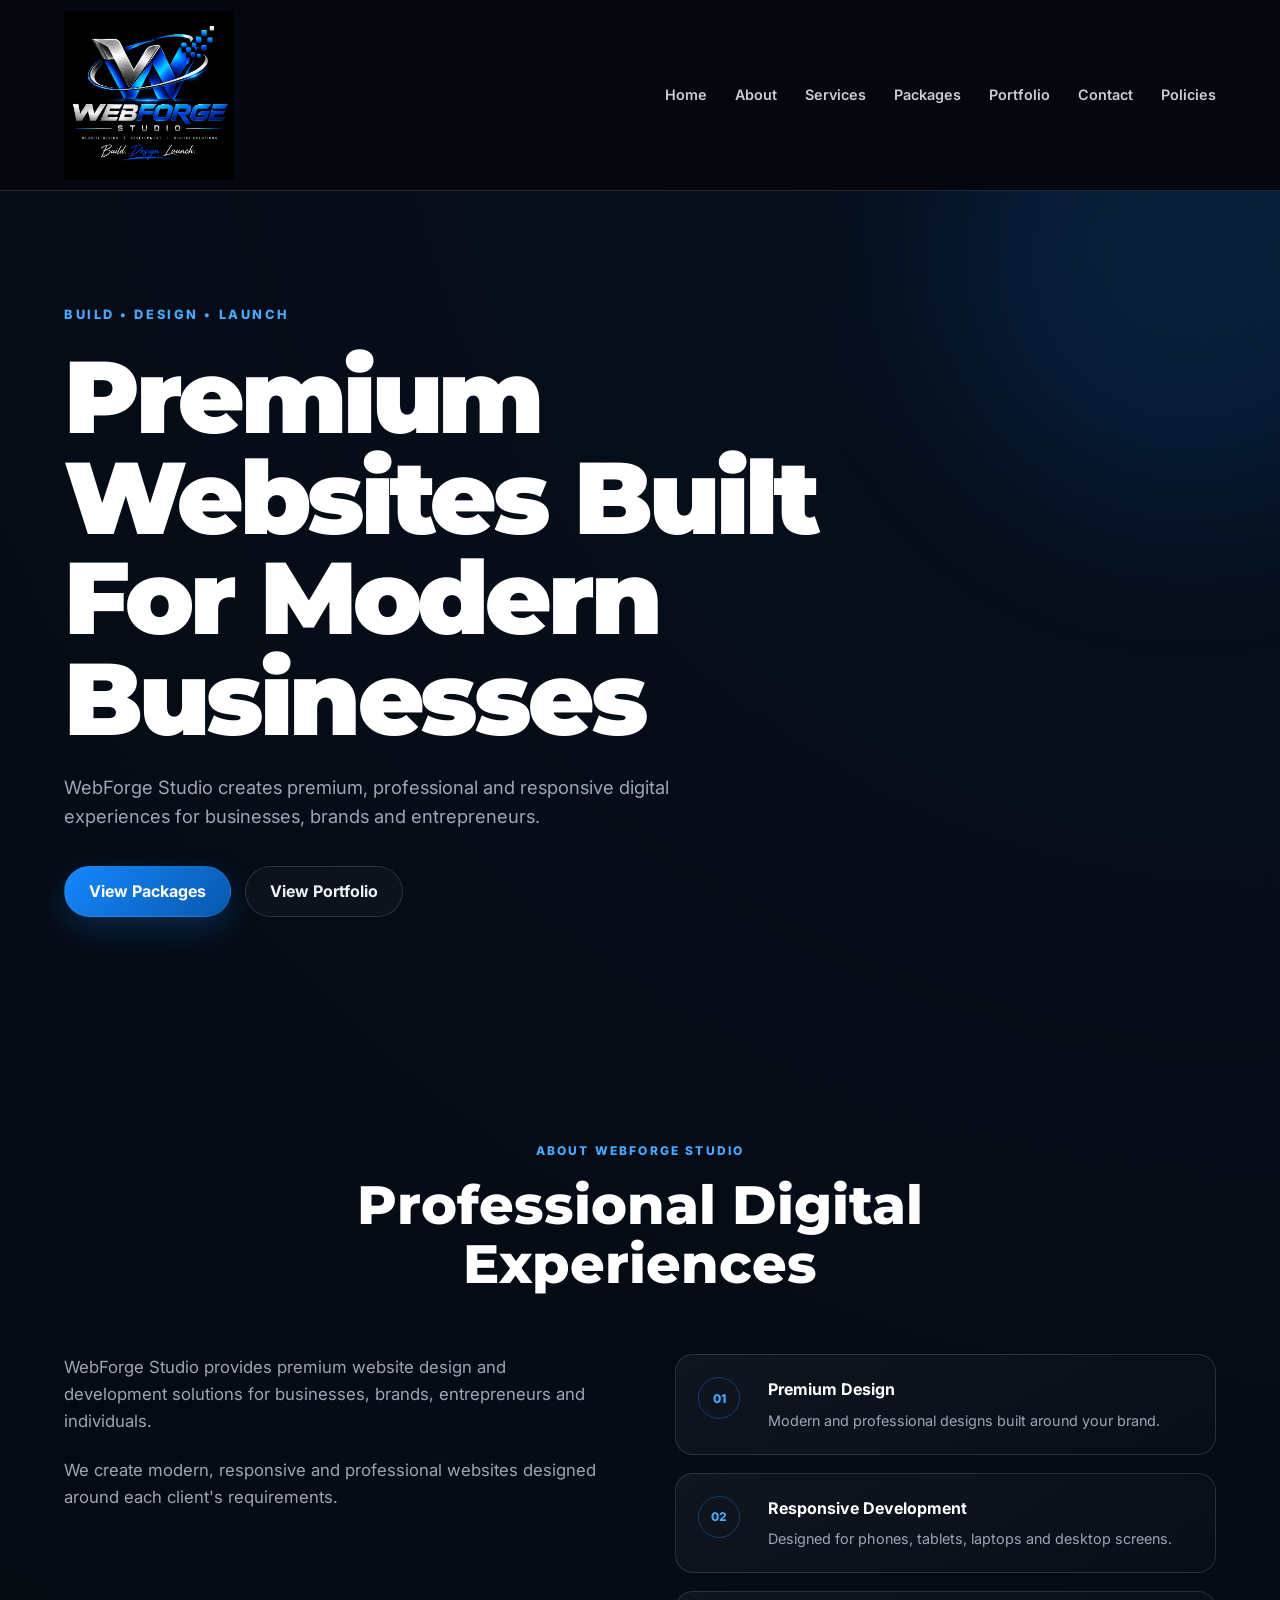
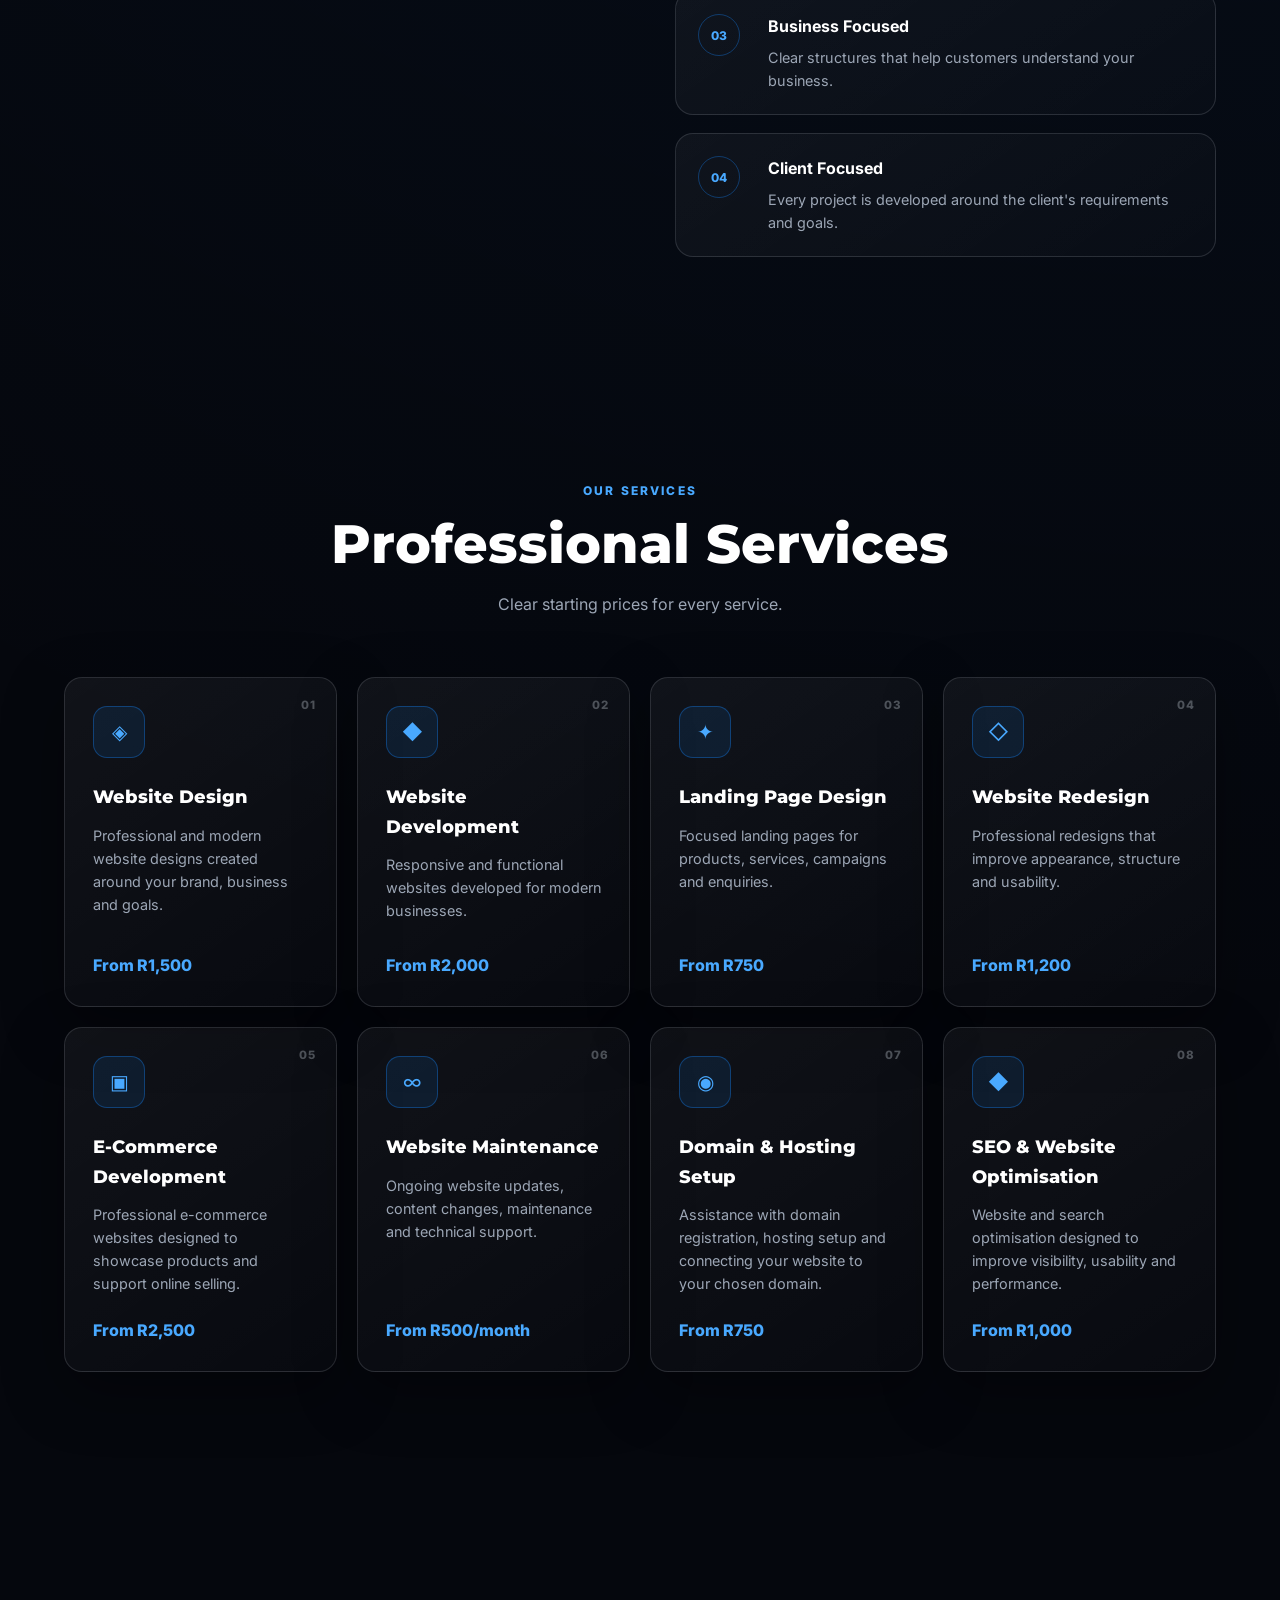
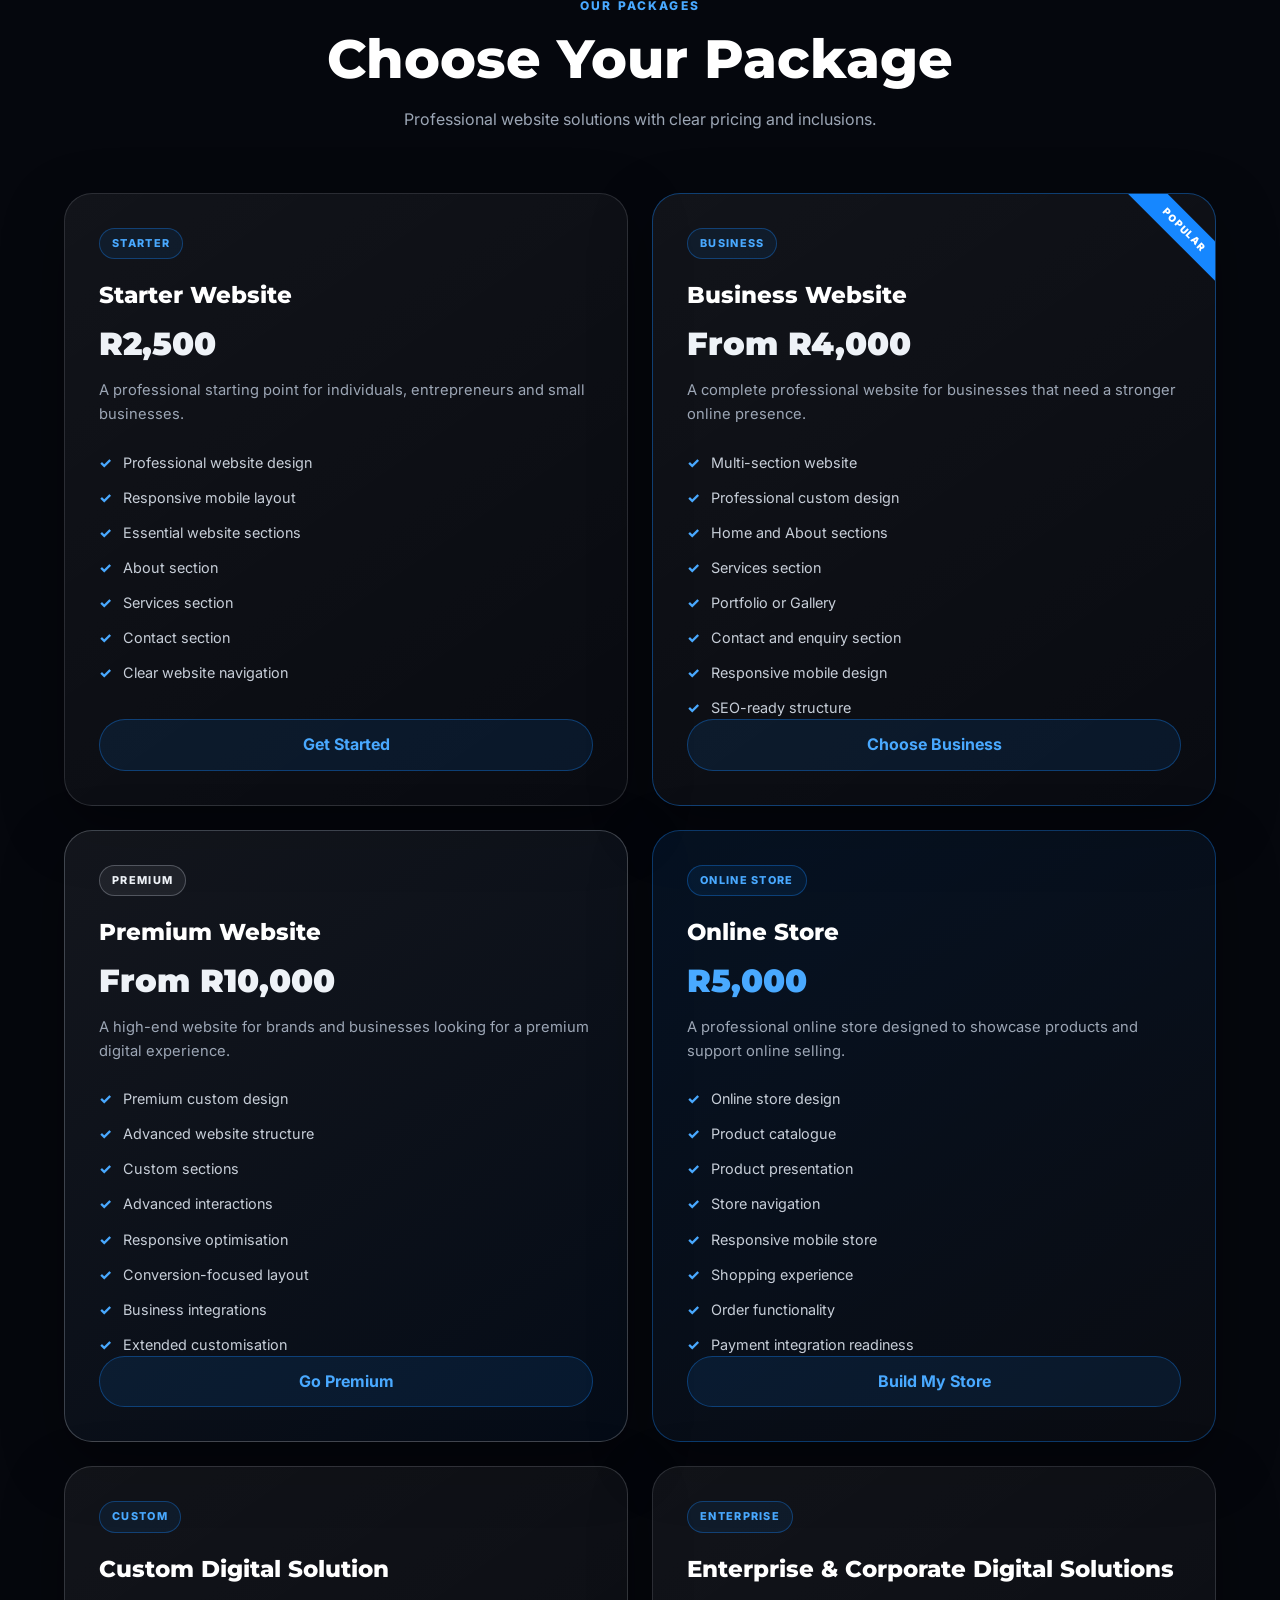
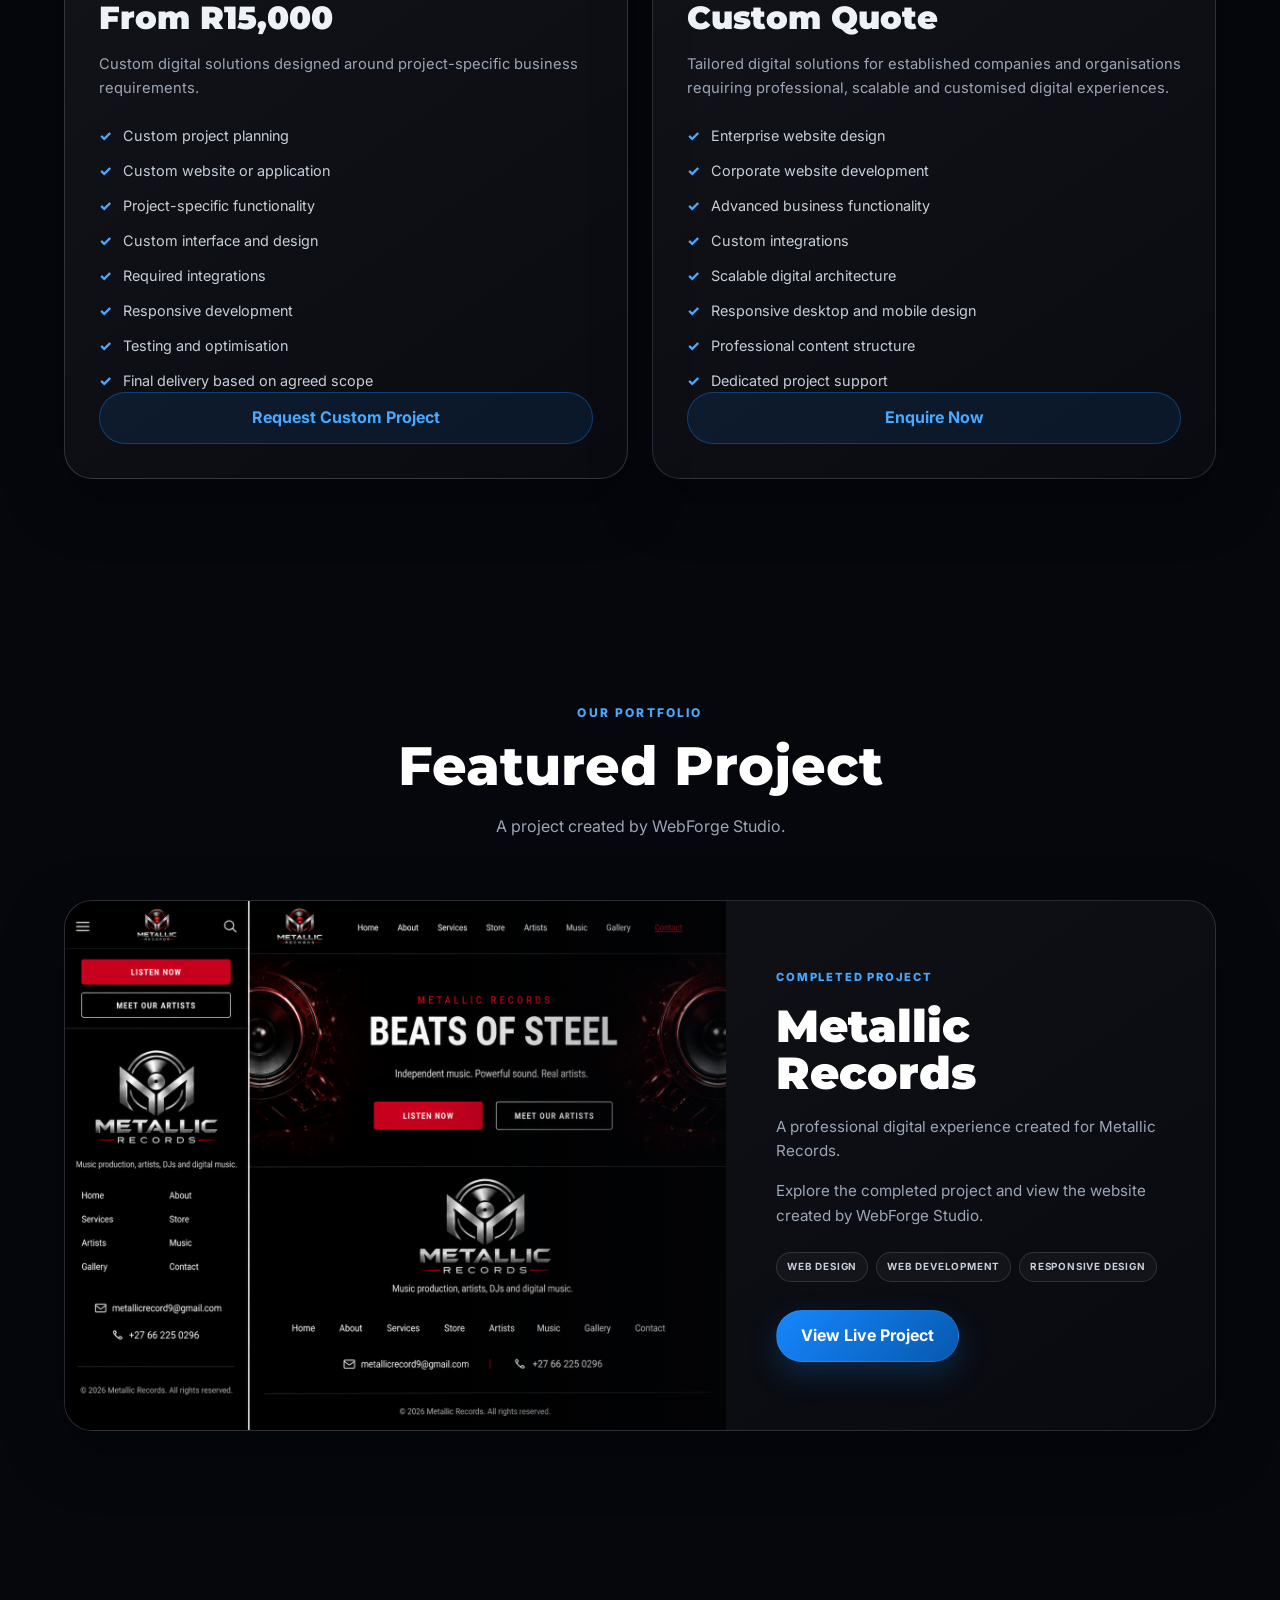
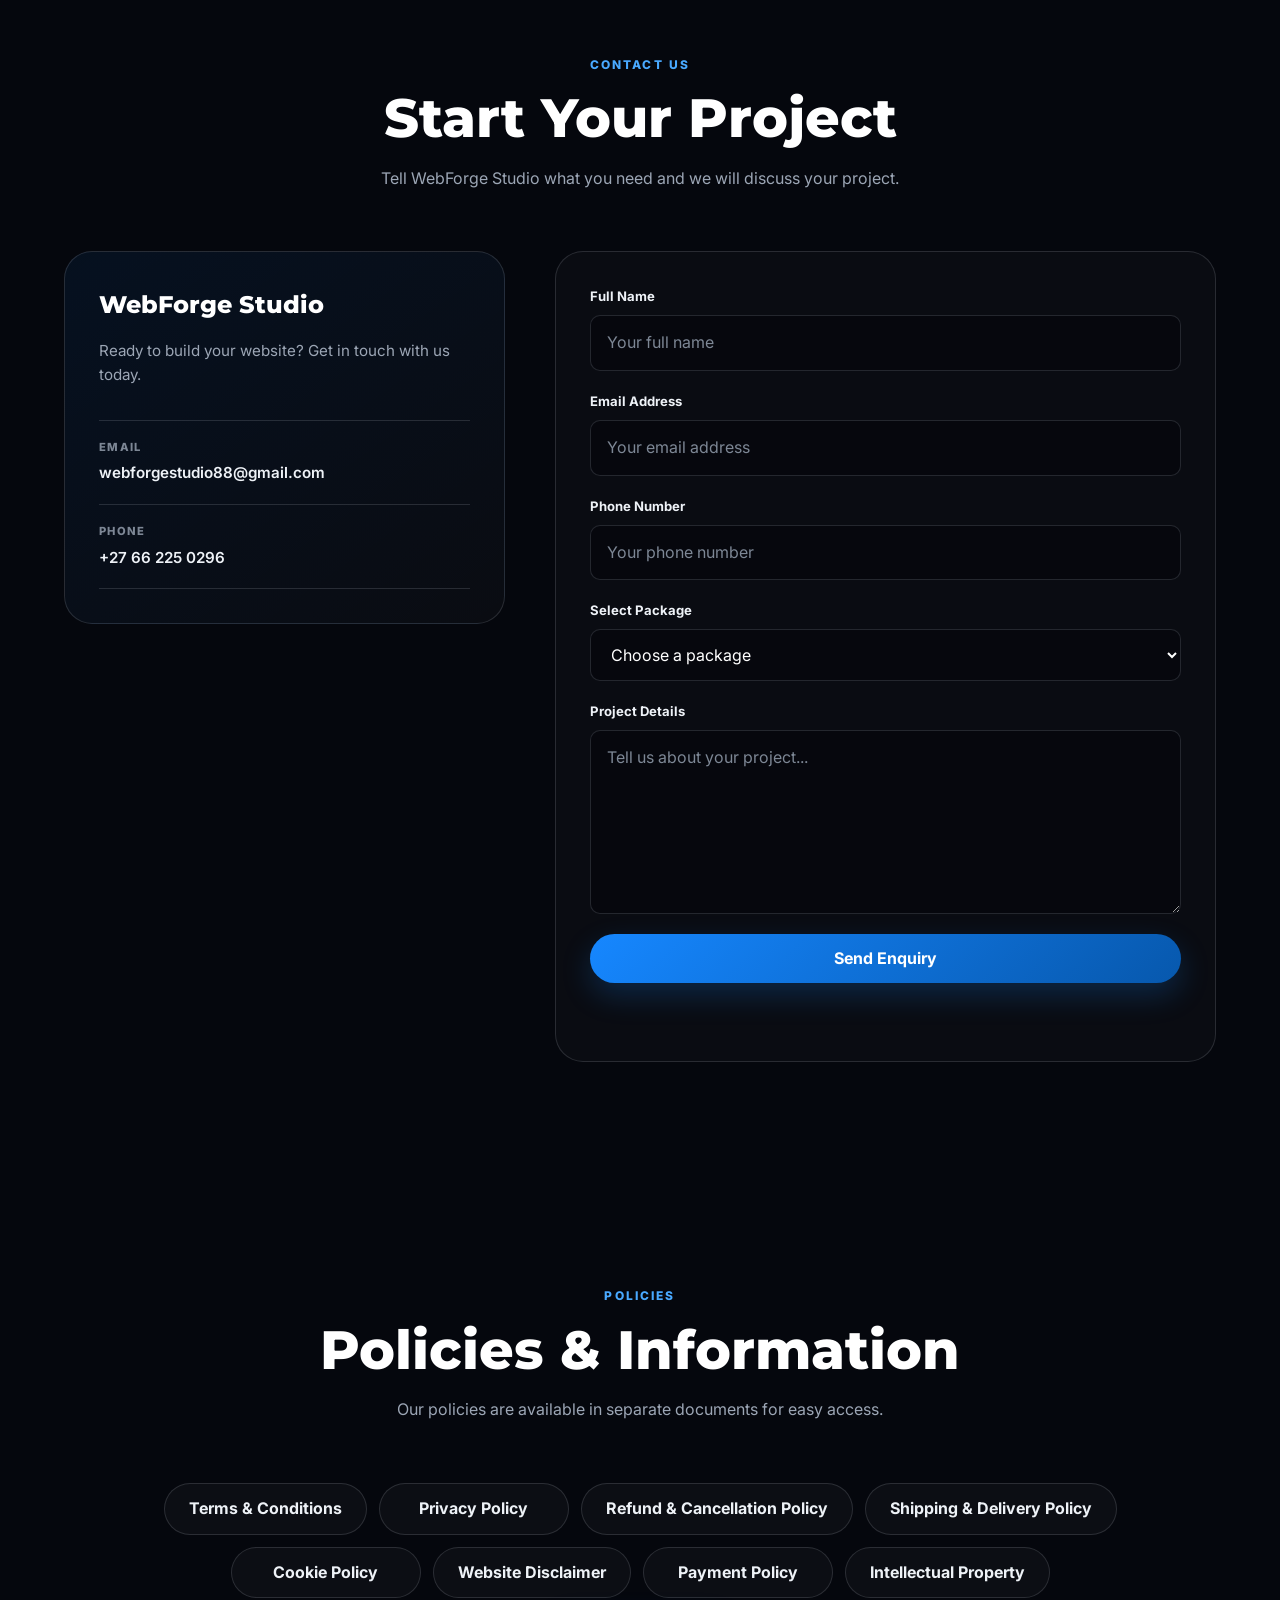
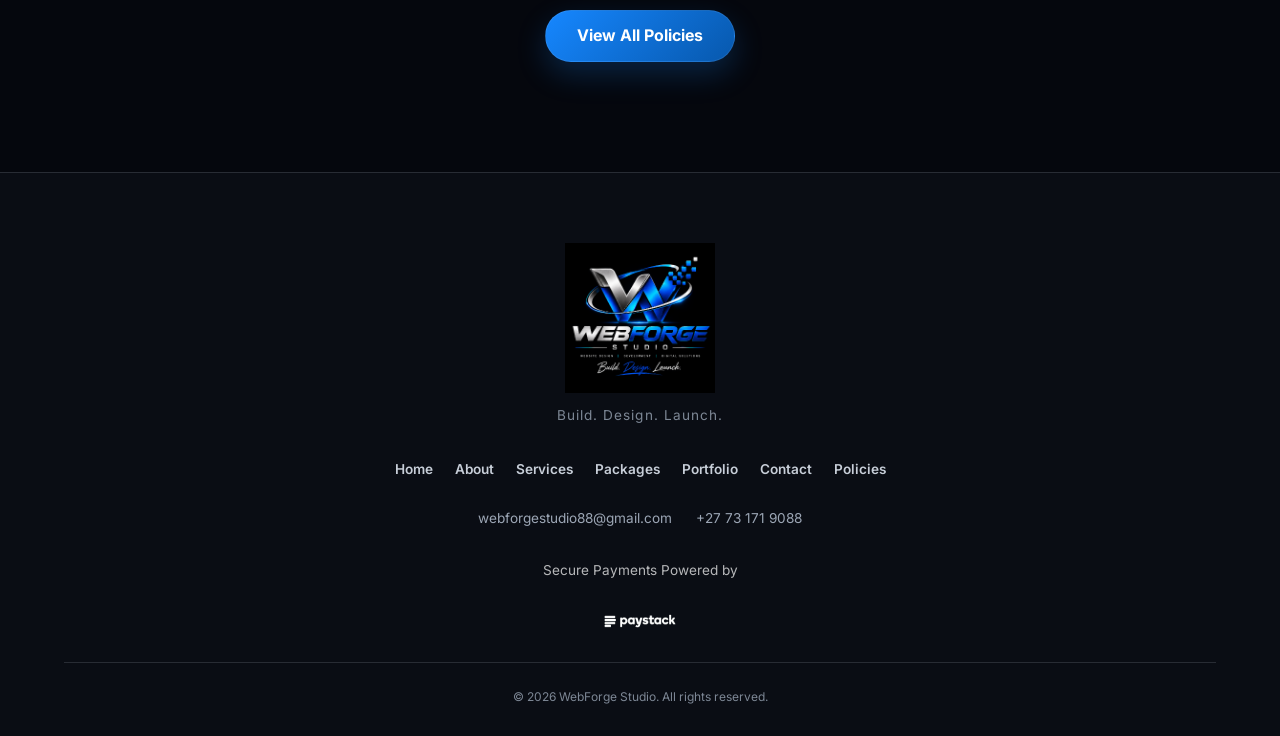
==== commit a89ac91f: "Add files via upload" ====
--- a/index.html
+++ b/index.html
@@ -1470,14 +1470,14 @@
 
 
         <a
-            href="tel:+27662250296"
+            href="tel:+27 73 171 9088"
         >
-            +27 66 225 0296
+            +27 73 171 9088
         </a>
 
     </div>
   <div class="payment-powered">
-    <p>Payment Powered by</p>
+    <p>Secure Payments Powered by</p>
 
     <img
         src="images/paystack.png"
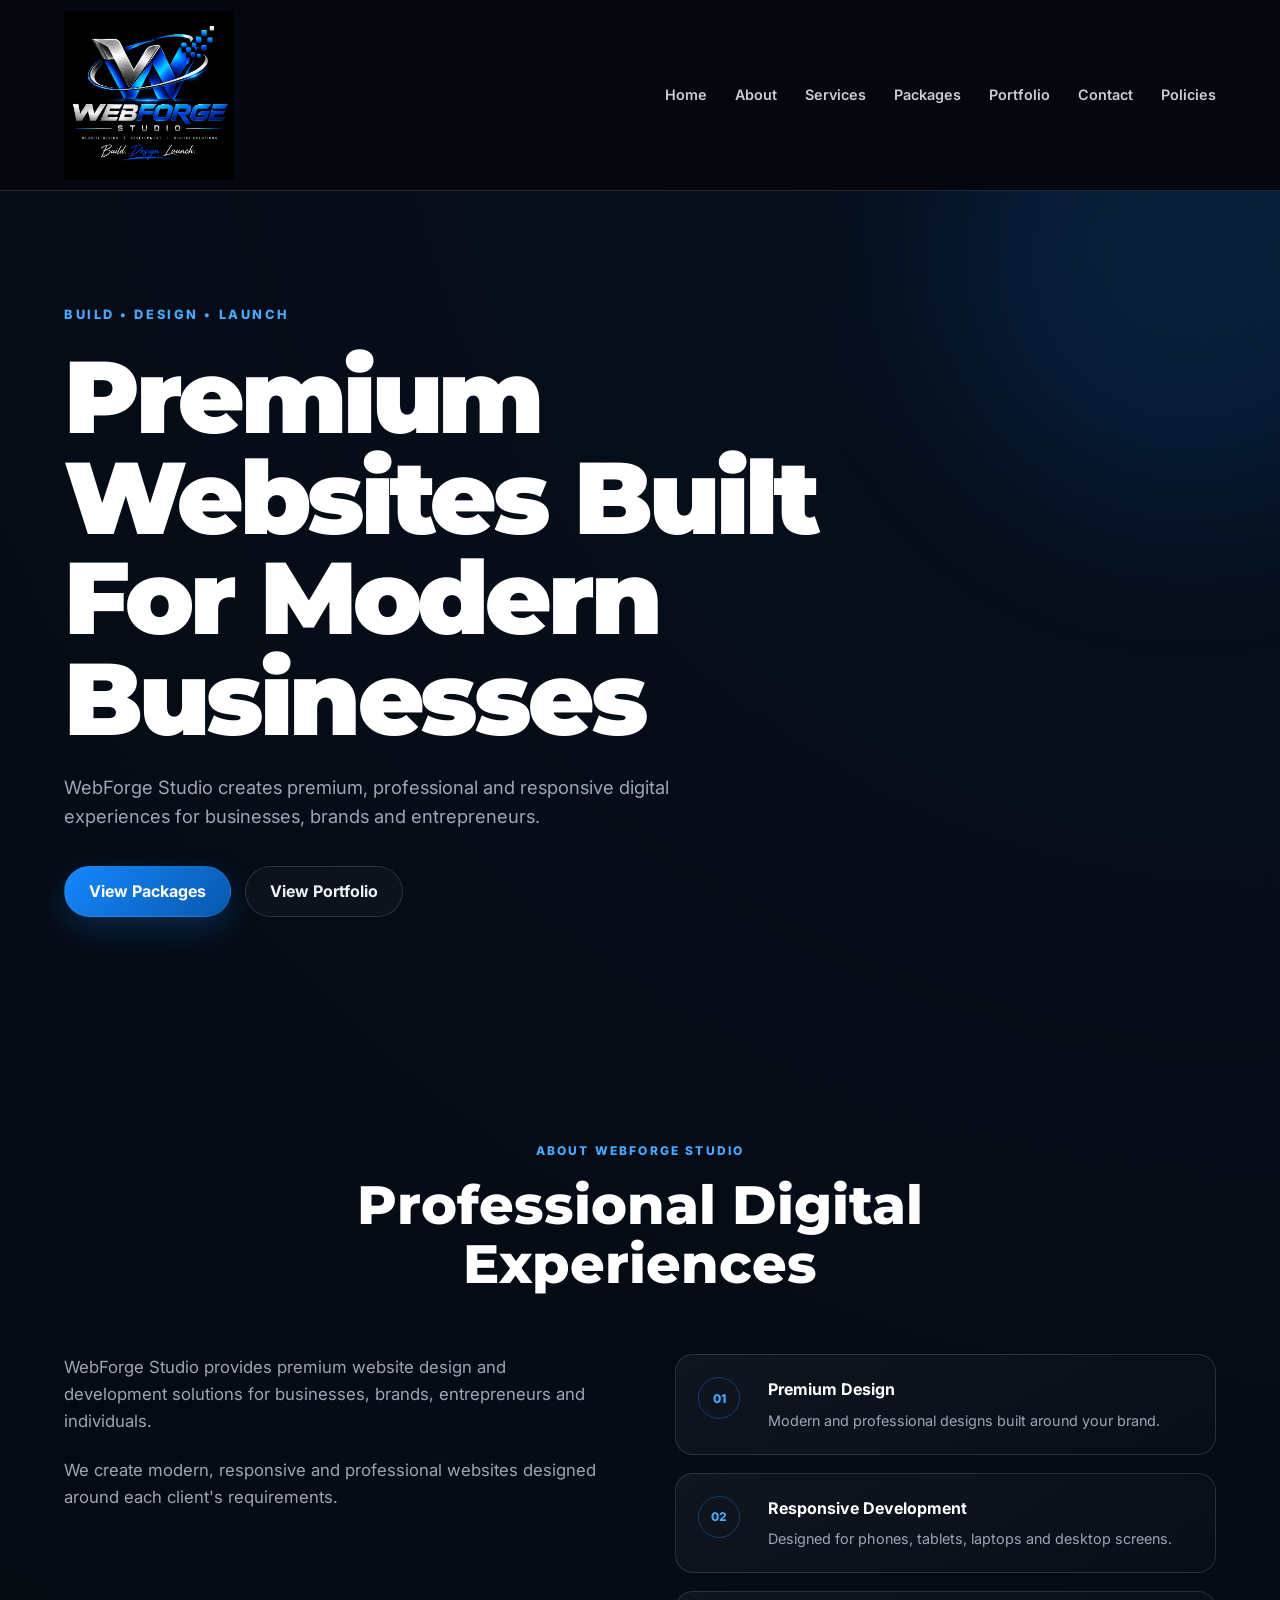
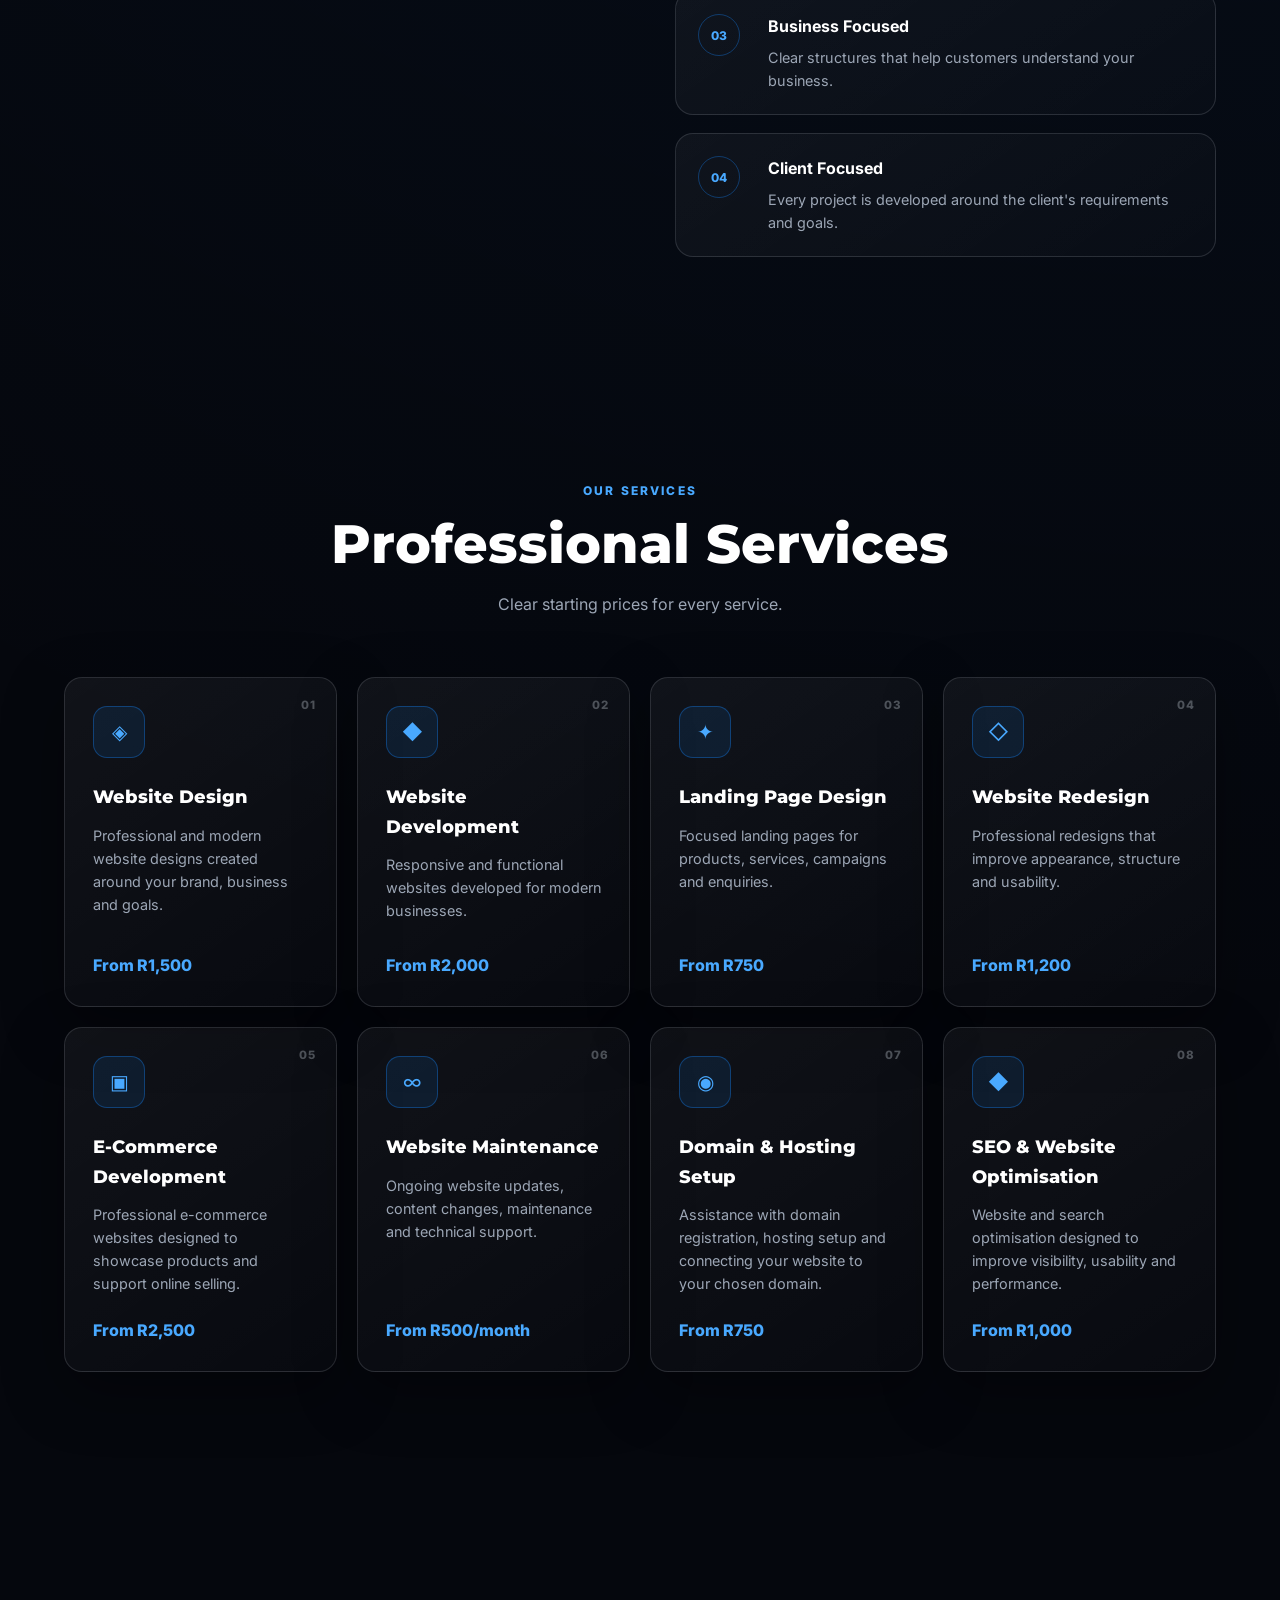
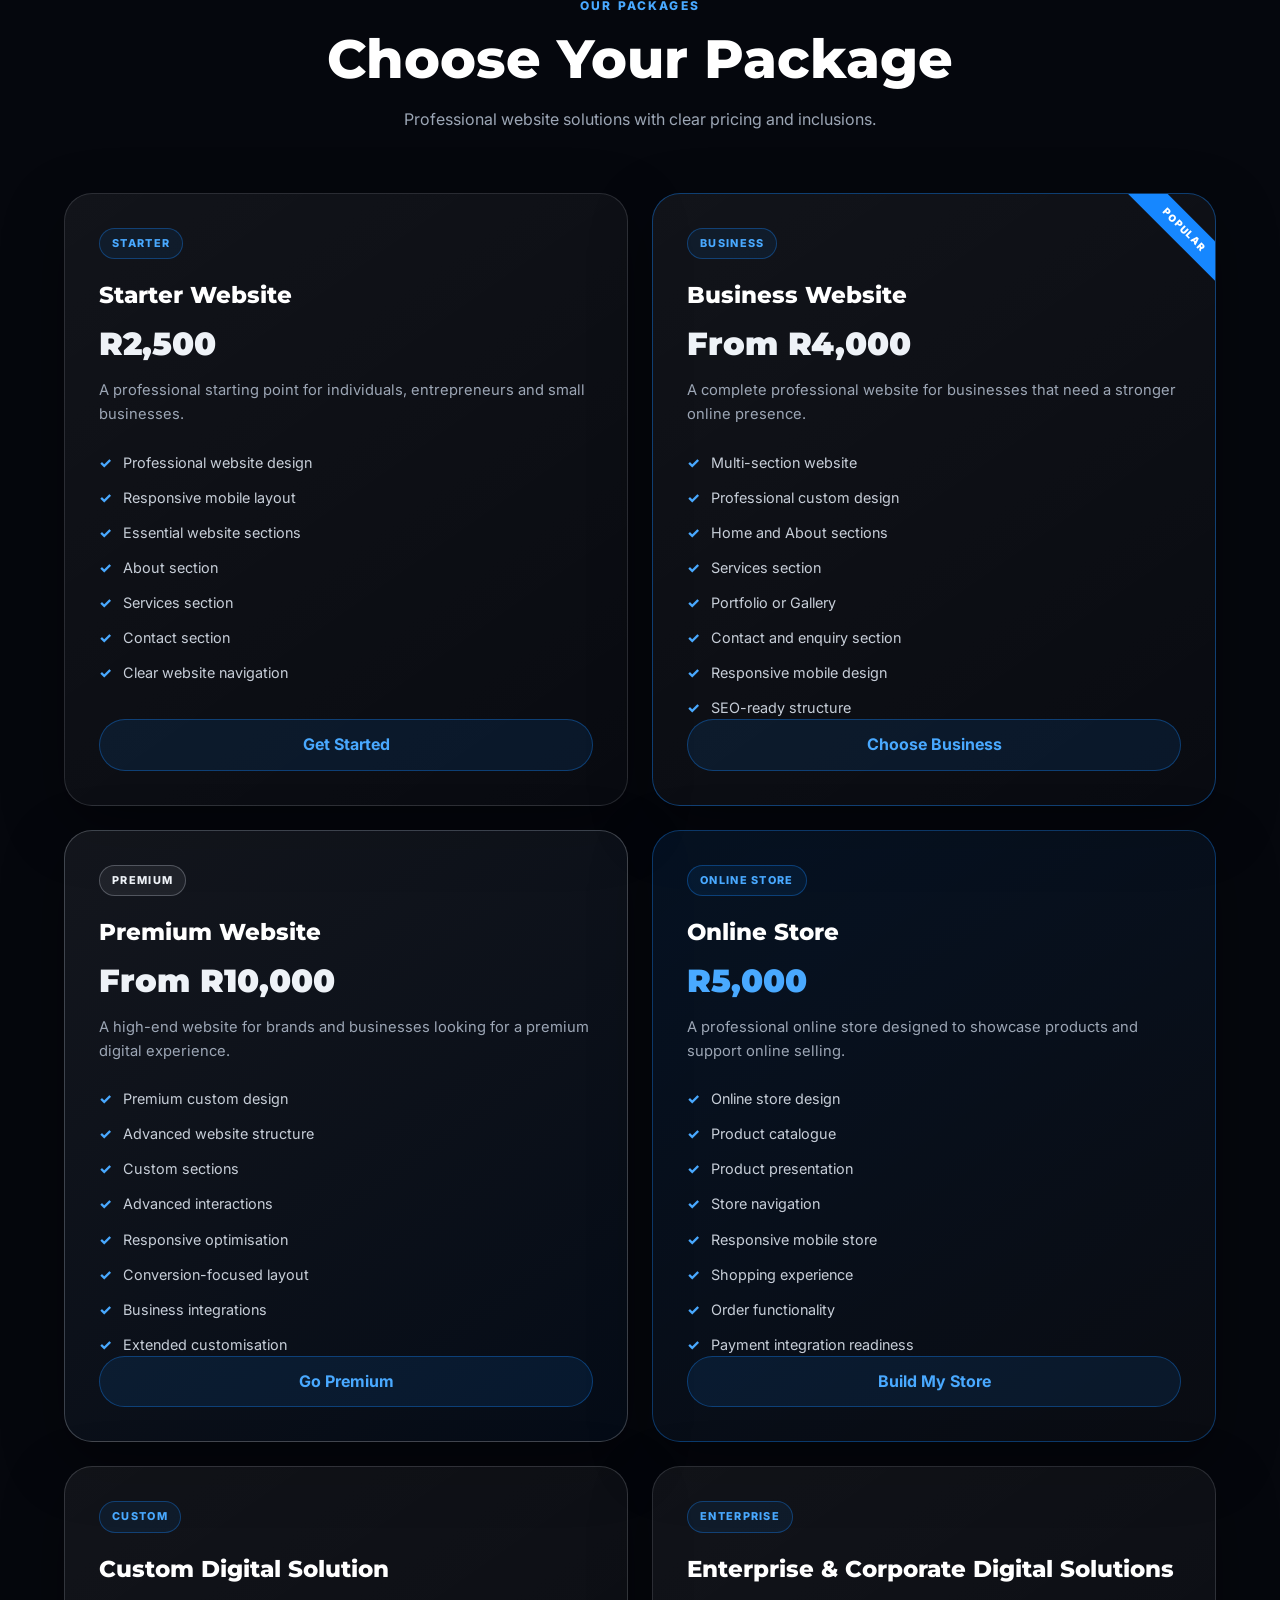
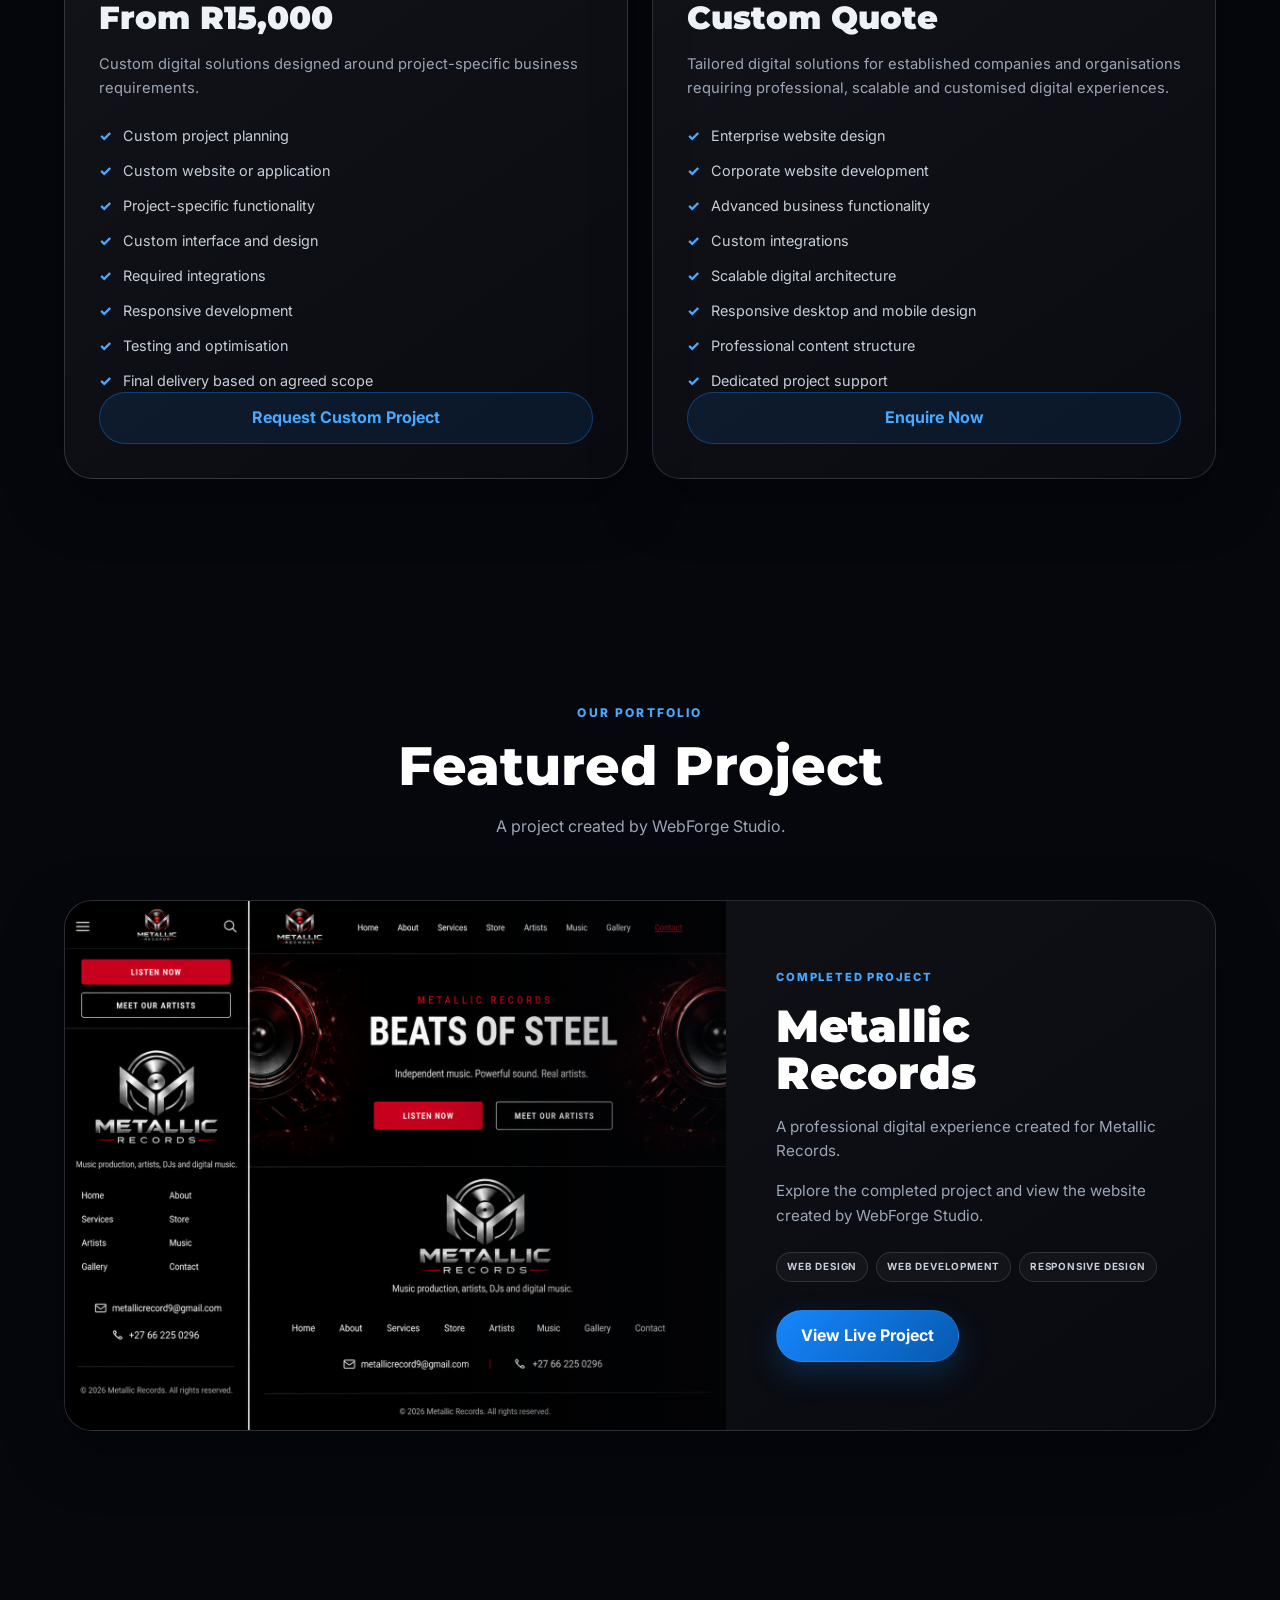
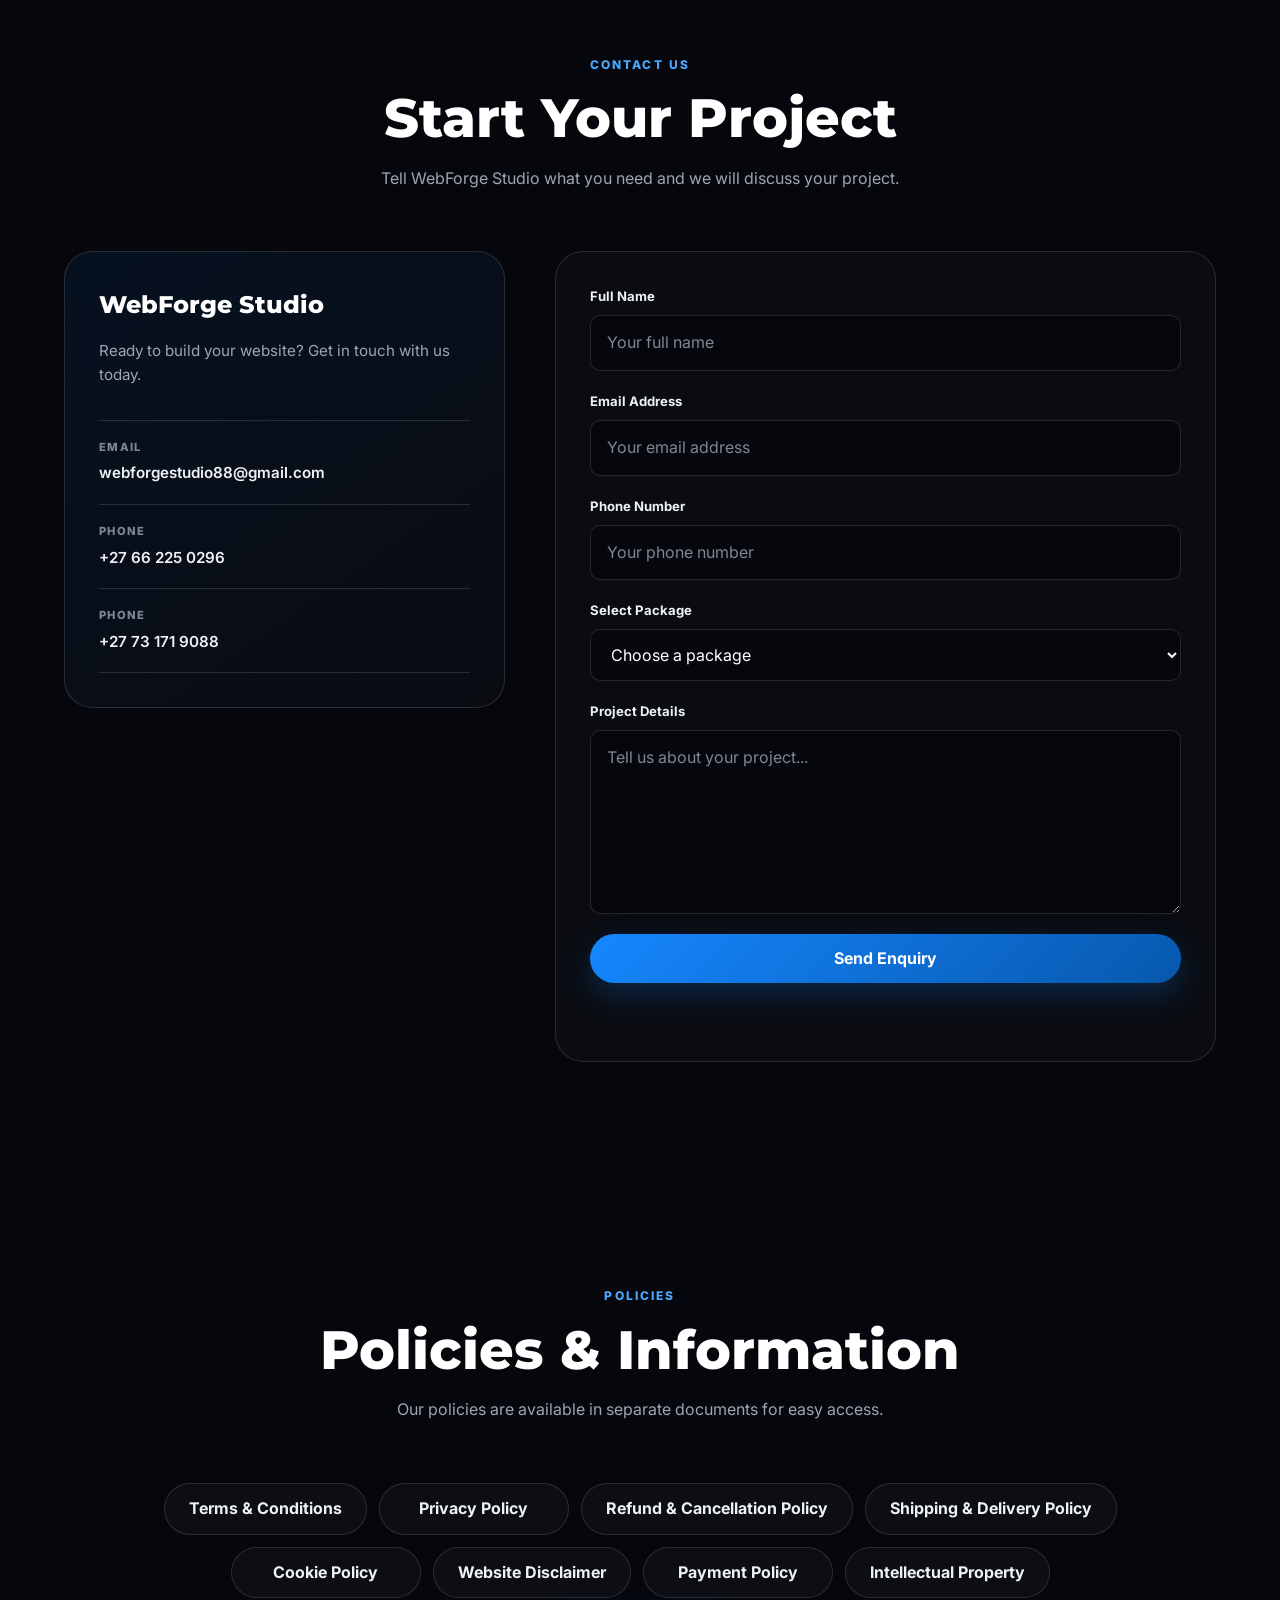
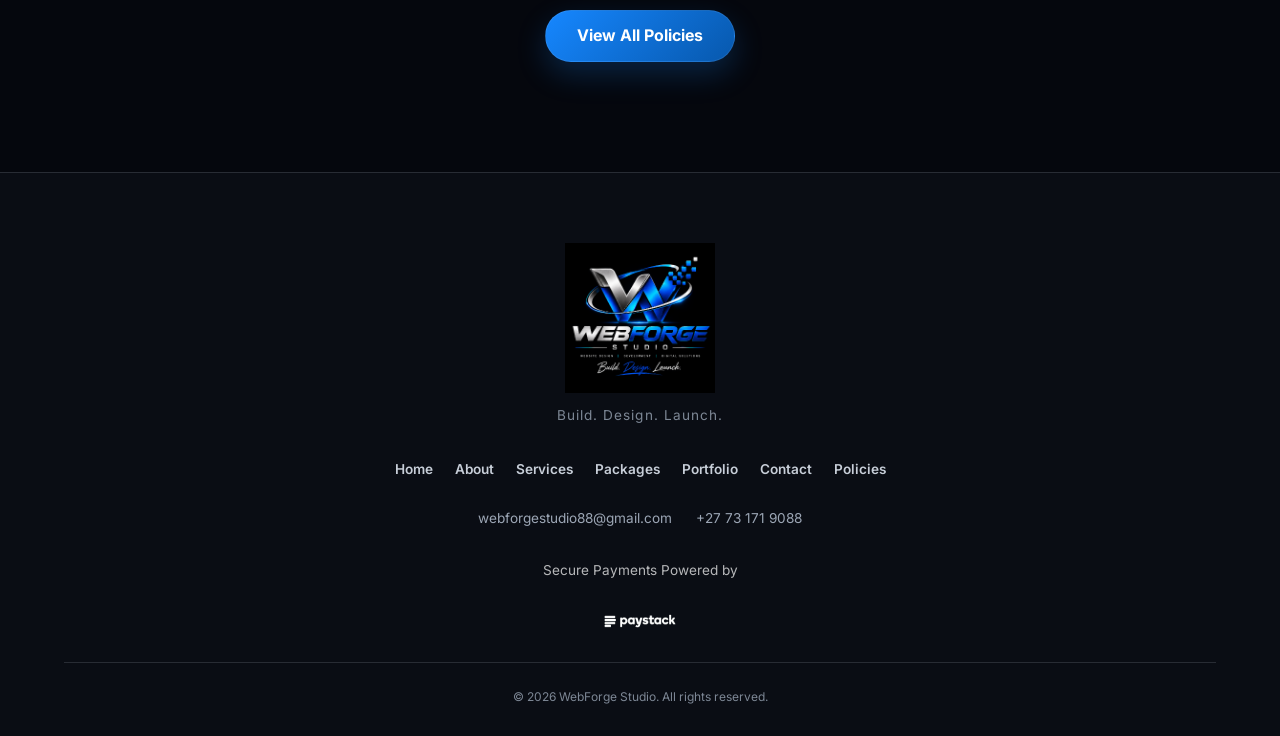
==== commit a02c0803: "Add files via upload" ====
--- a/index.html
+++ b/index.html
@@ -1162,20 +1162,30 @@
                 </a>
 
             </div>
+          <div class="contact-detail">
+    <span>Phone</span>
+    <a href="tel:+27731719088">
+        +27 73 171 9088
+    </a>
+          </div>
 
         </div>
 
 
         <form
-            id="contactForm"
-            class="contact-form"
-        >
+    id="contactForm"
+    class="contact-form"
+    action="https://formsubmit.co/webforgestudio88@gmail.com"
+    method="POST"
+>
 
             <div class="form-group">
 
                 <label for="contactName">
                     Full Name
                 </label>
+              <input type="hidden" name="_subject" value="New WebForge Studio Project Enquiry">
+<input type="hidden" name="_template" value="table">
 
                 <input
                     type="text"
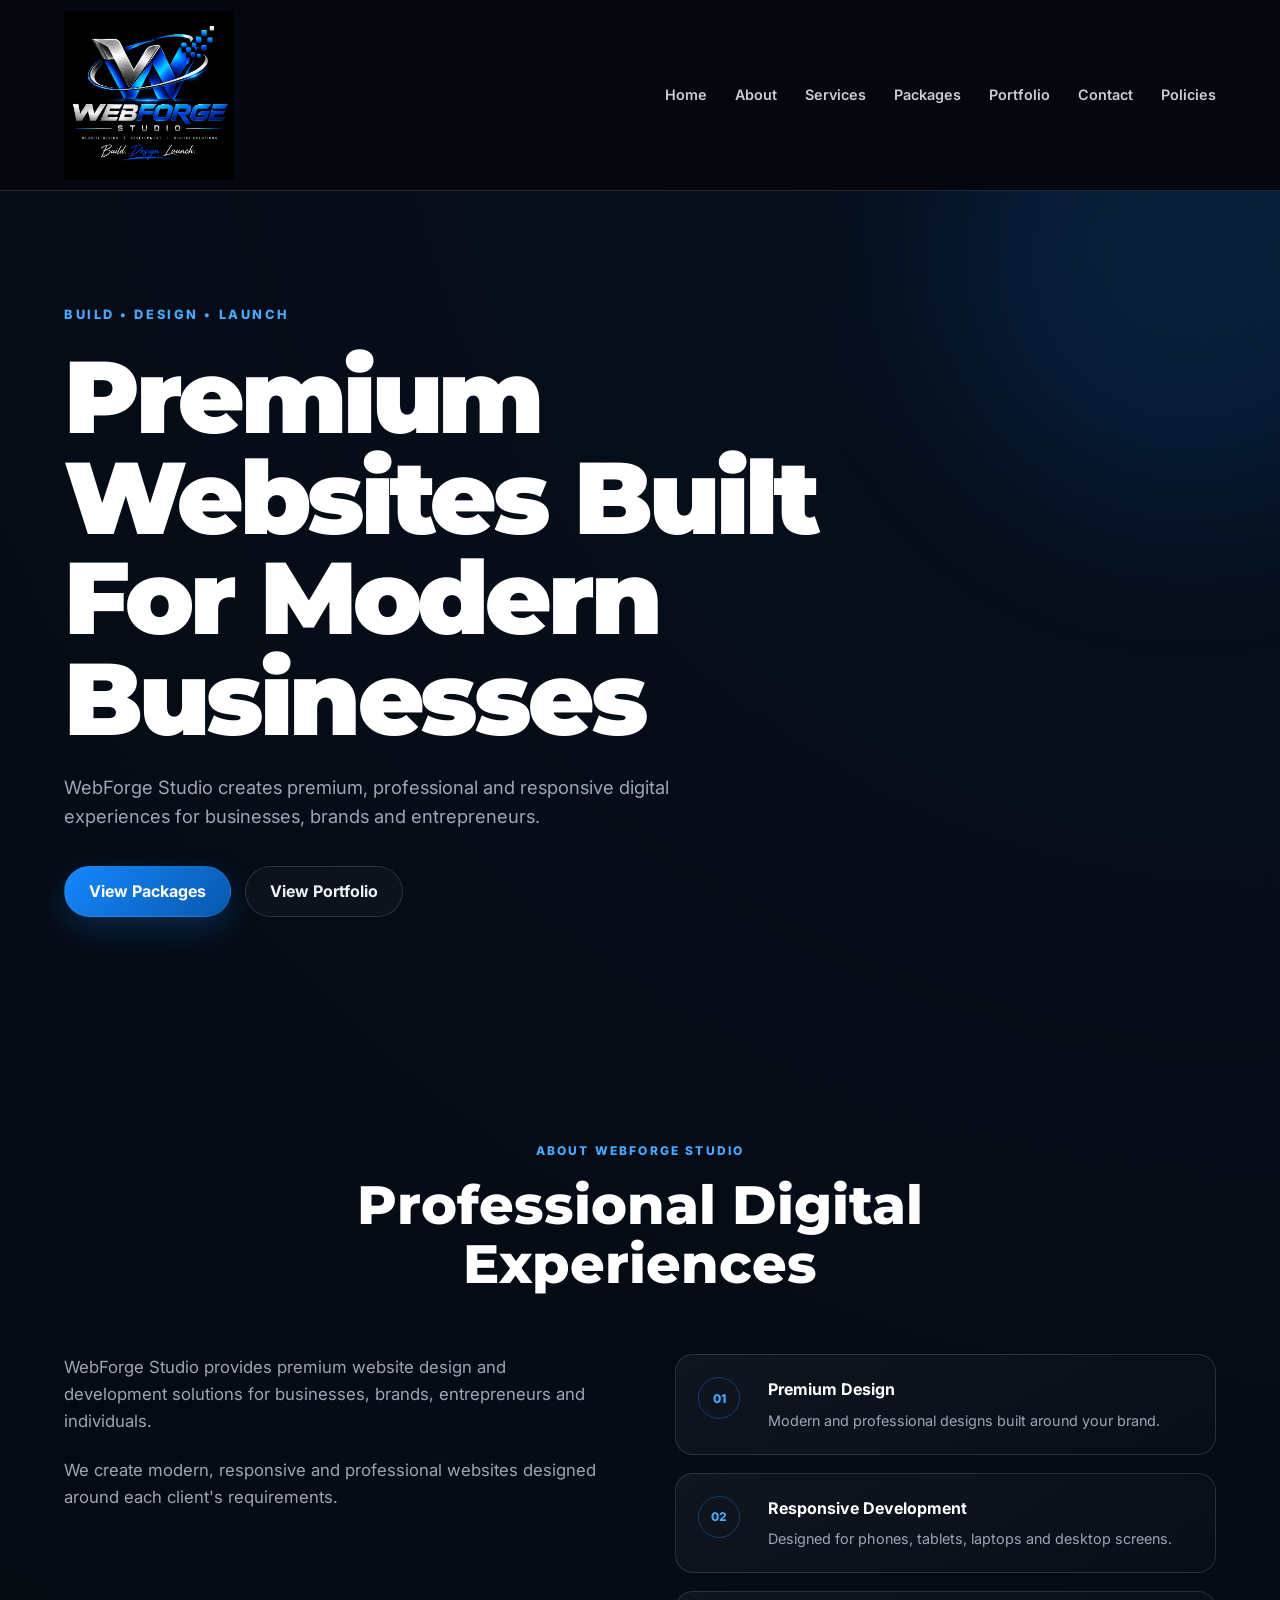
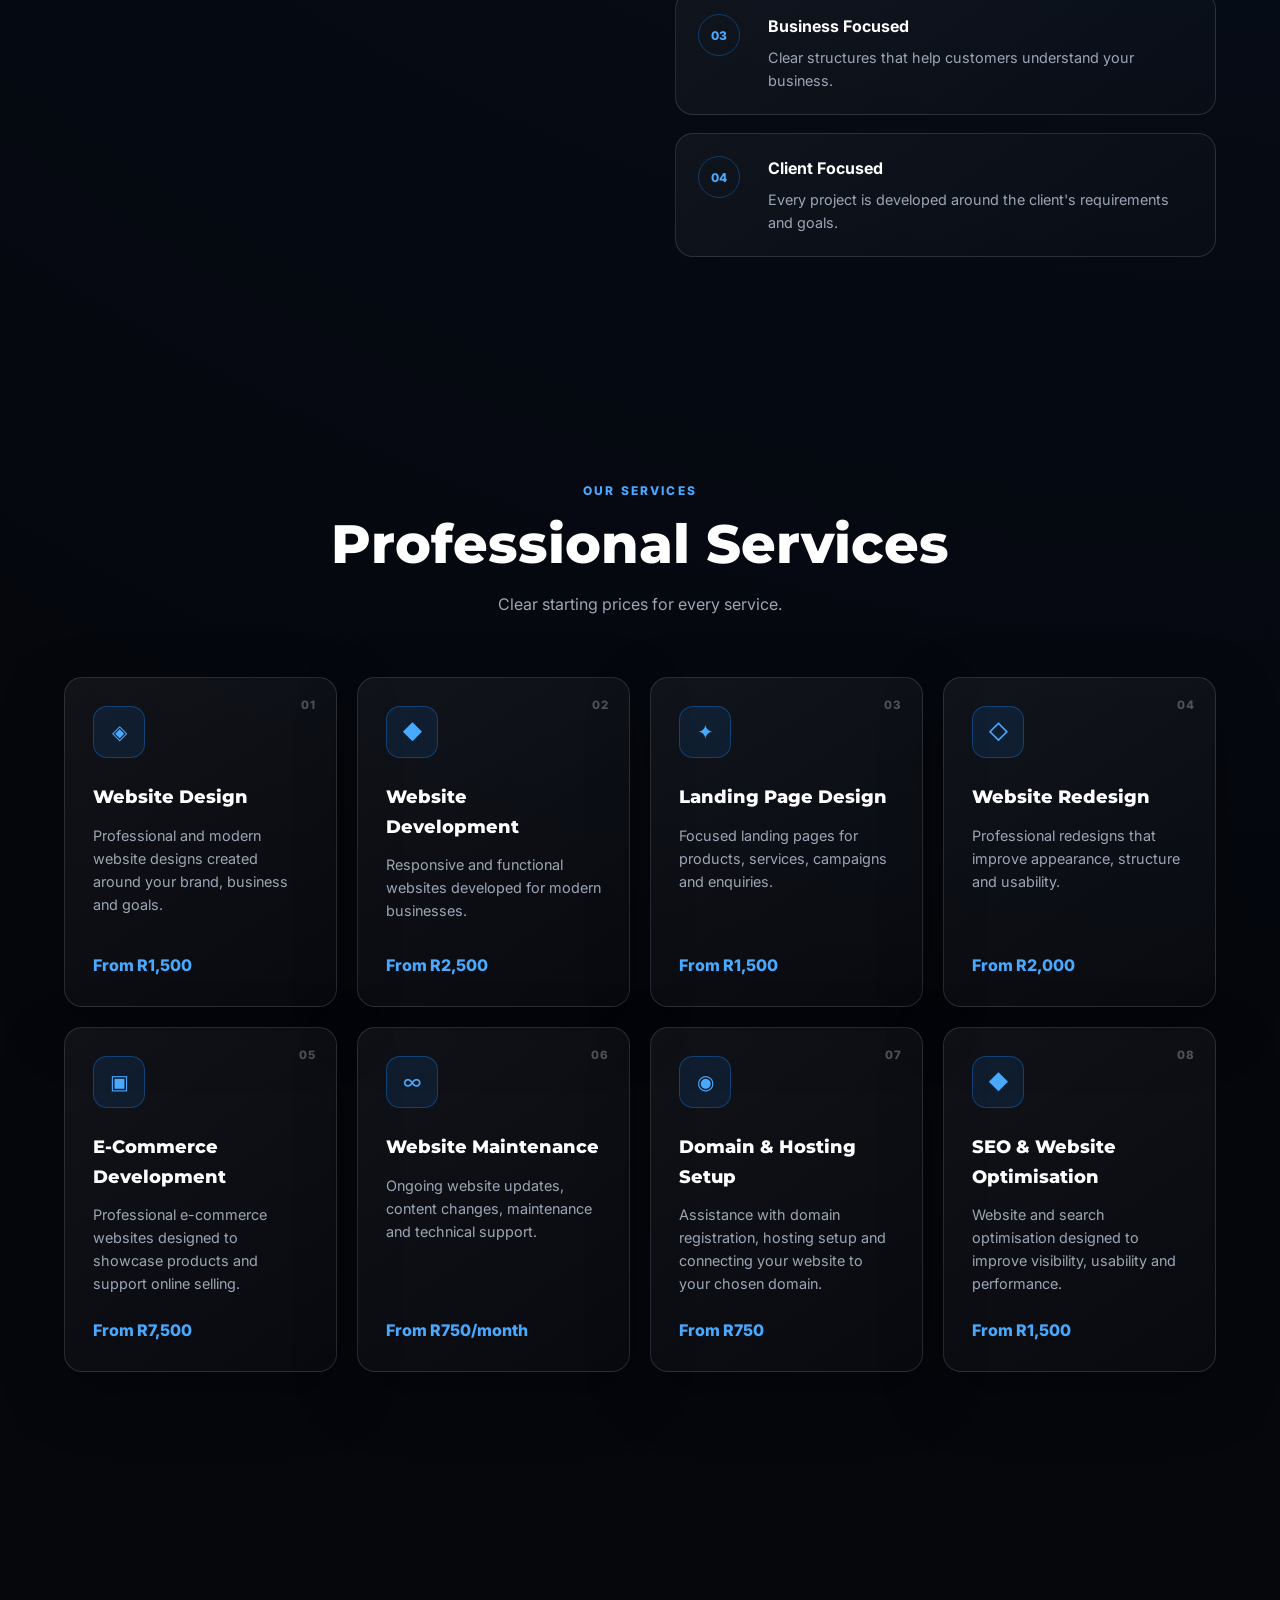
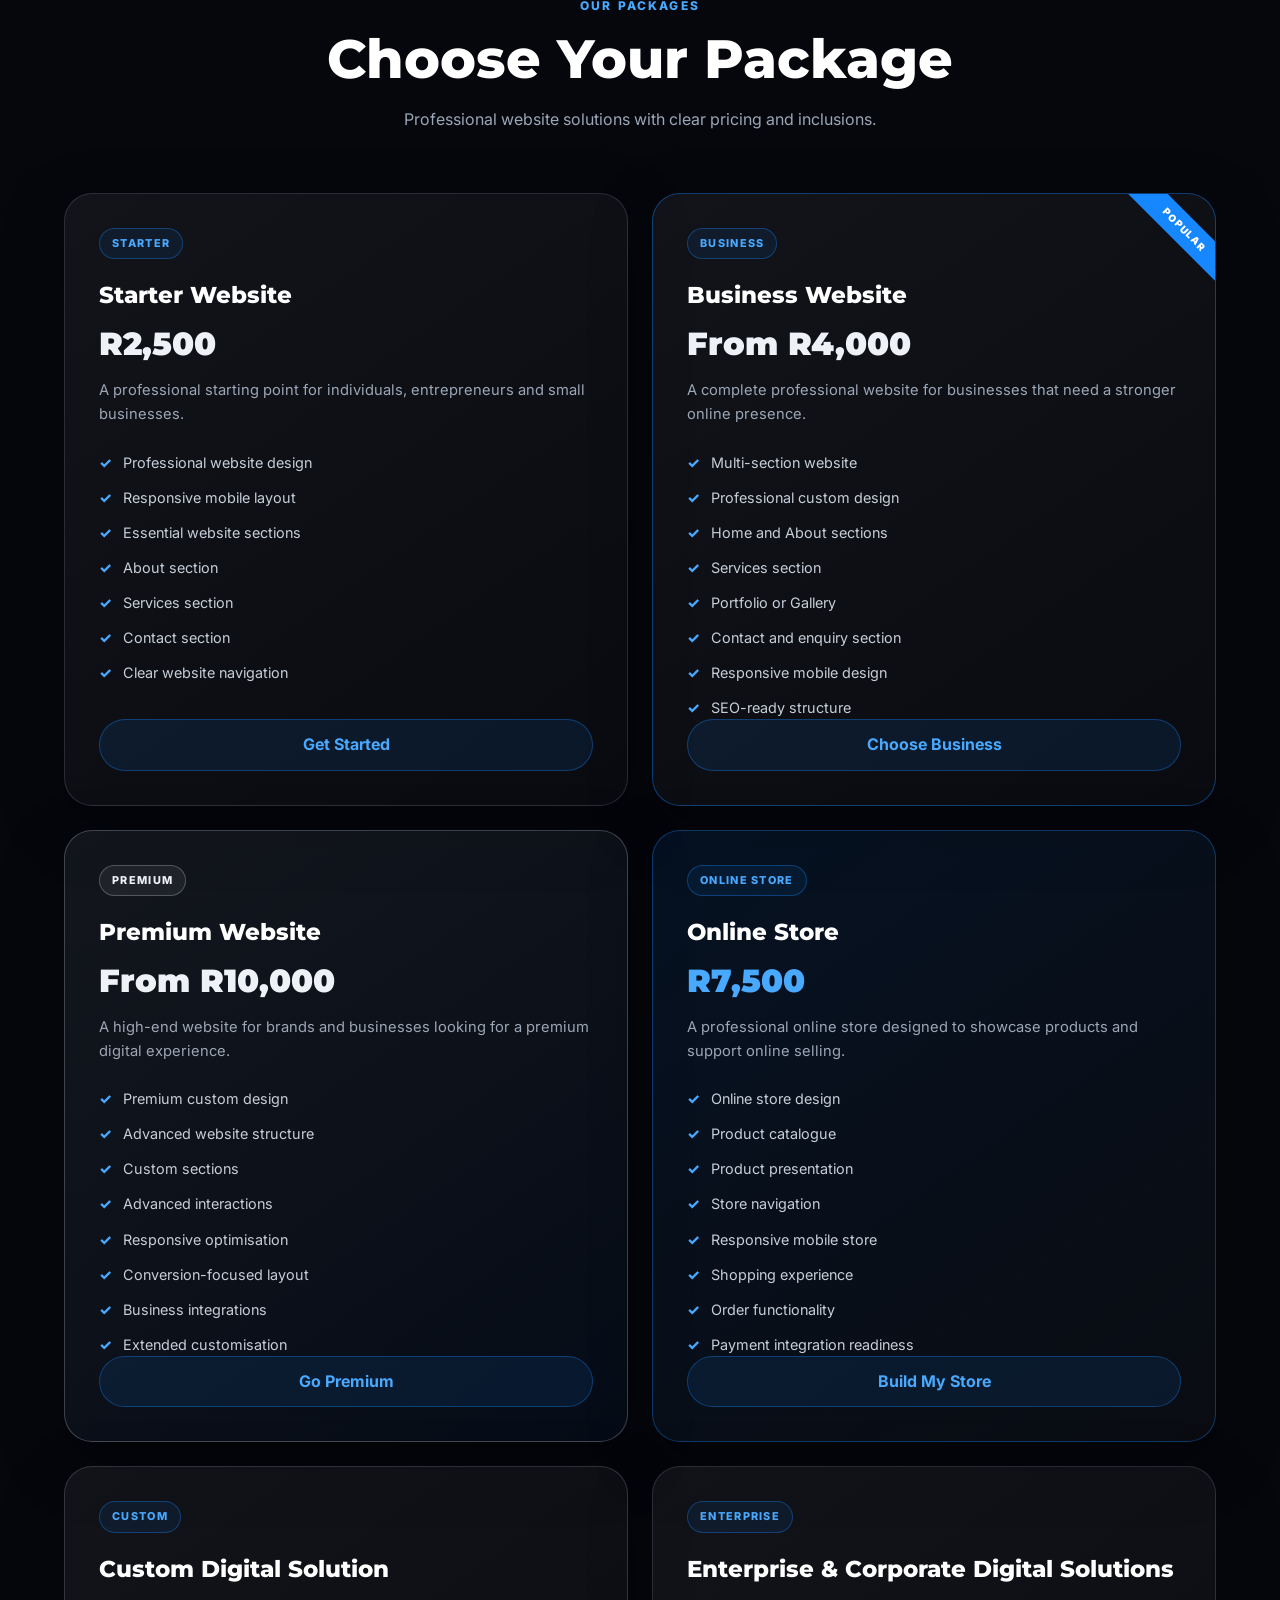
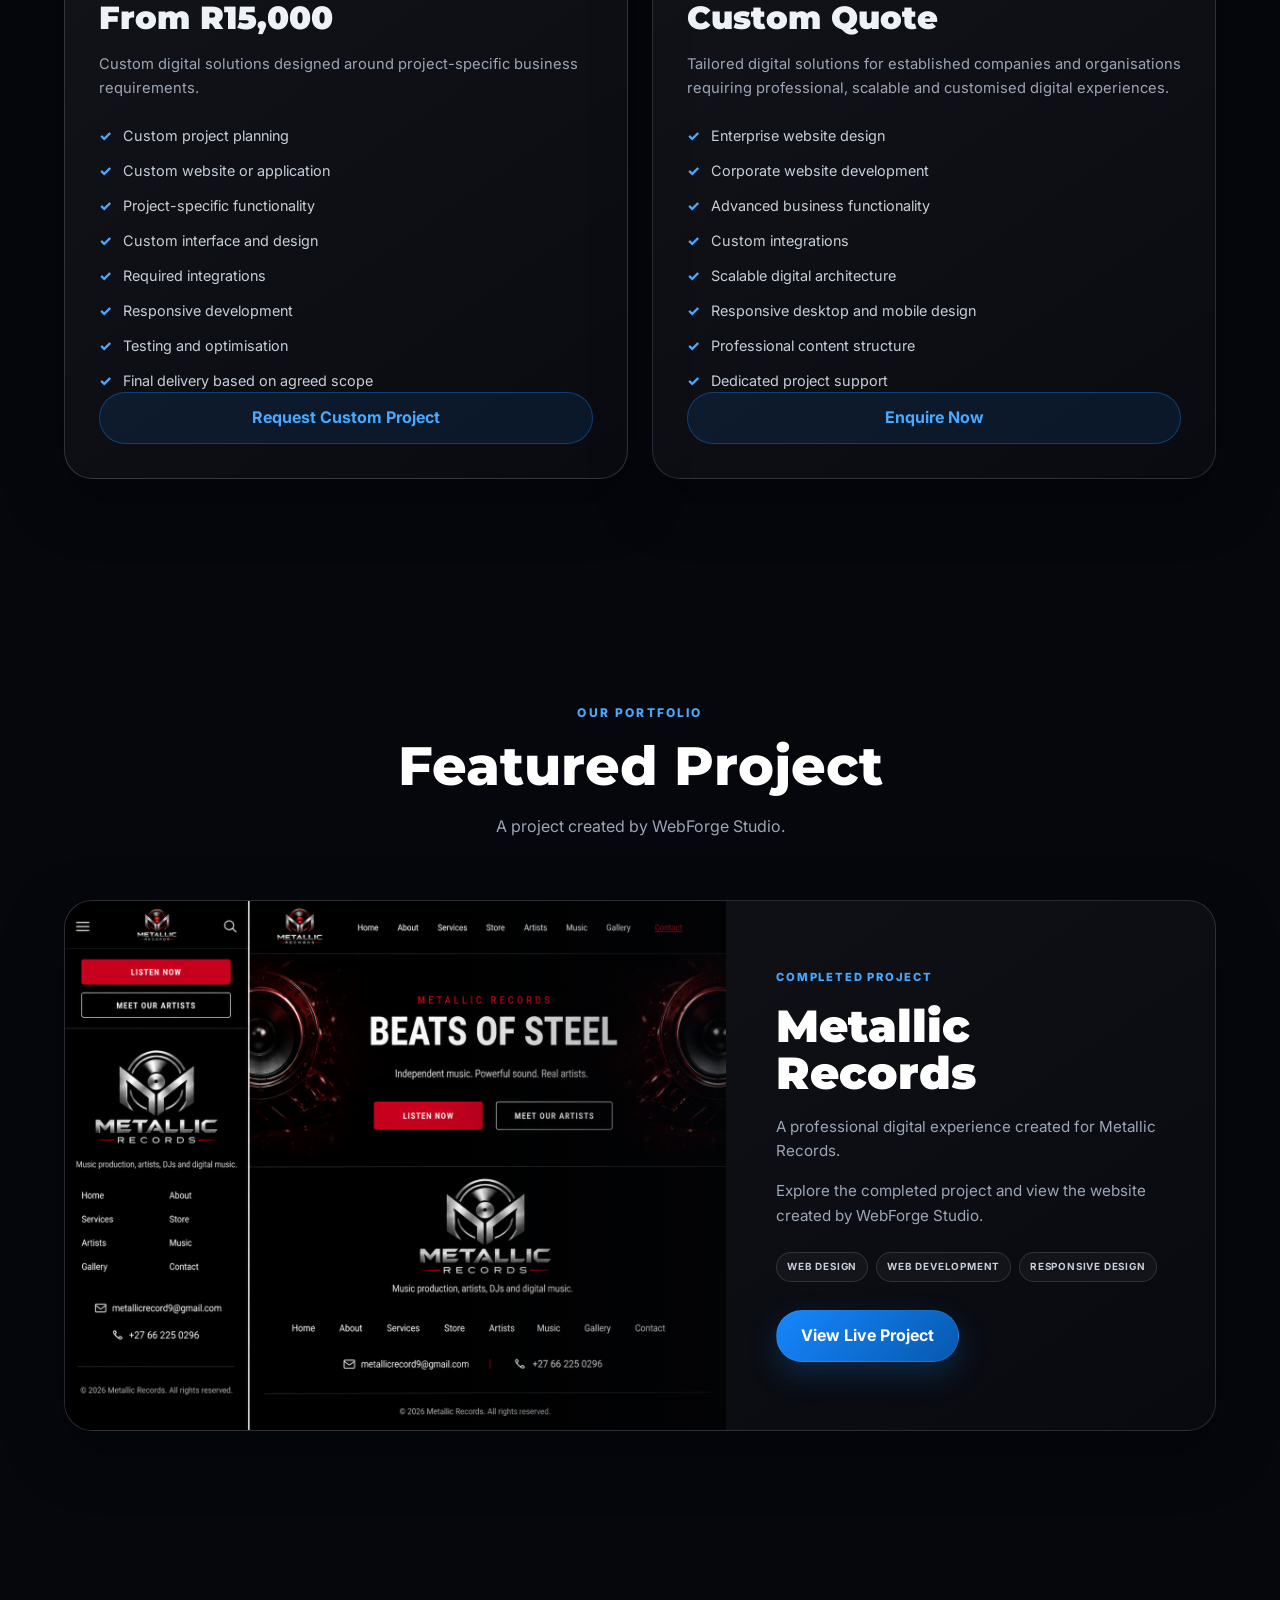
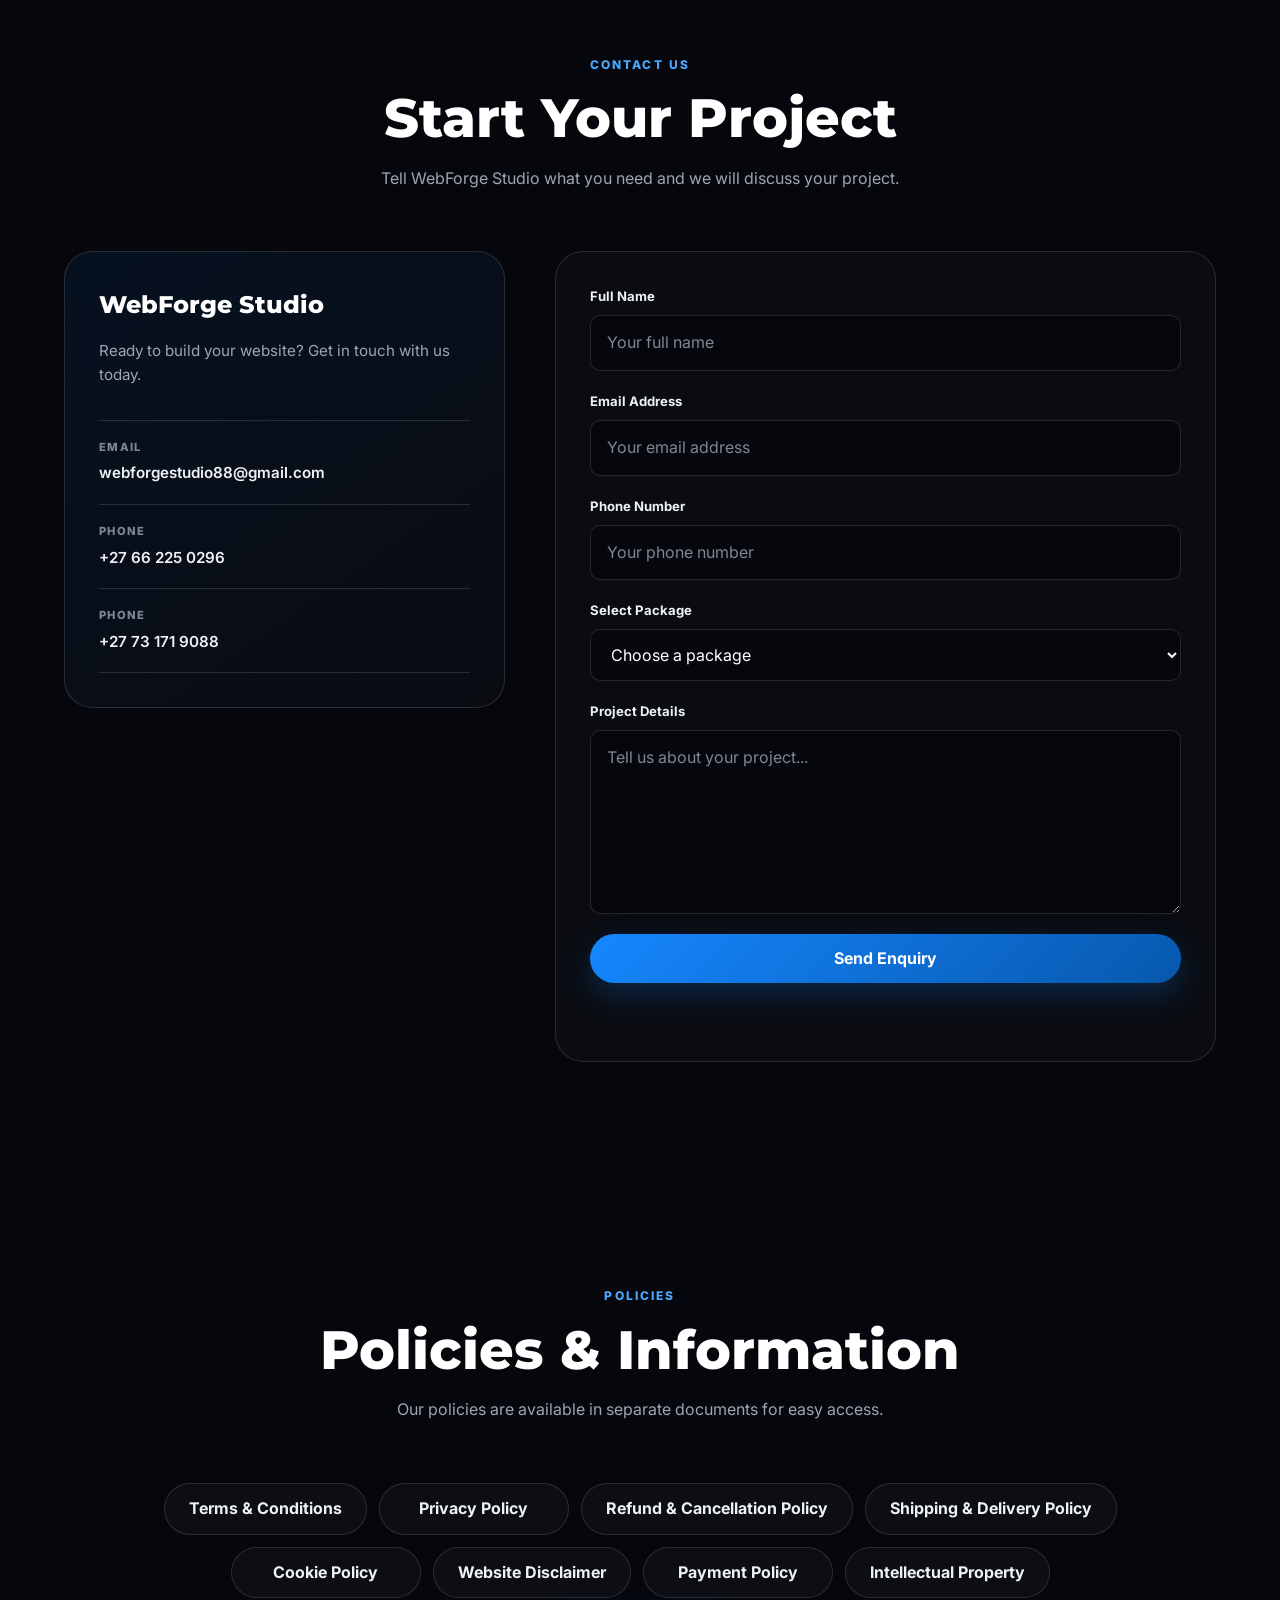
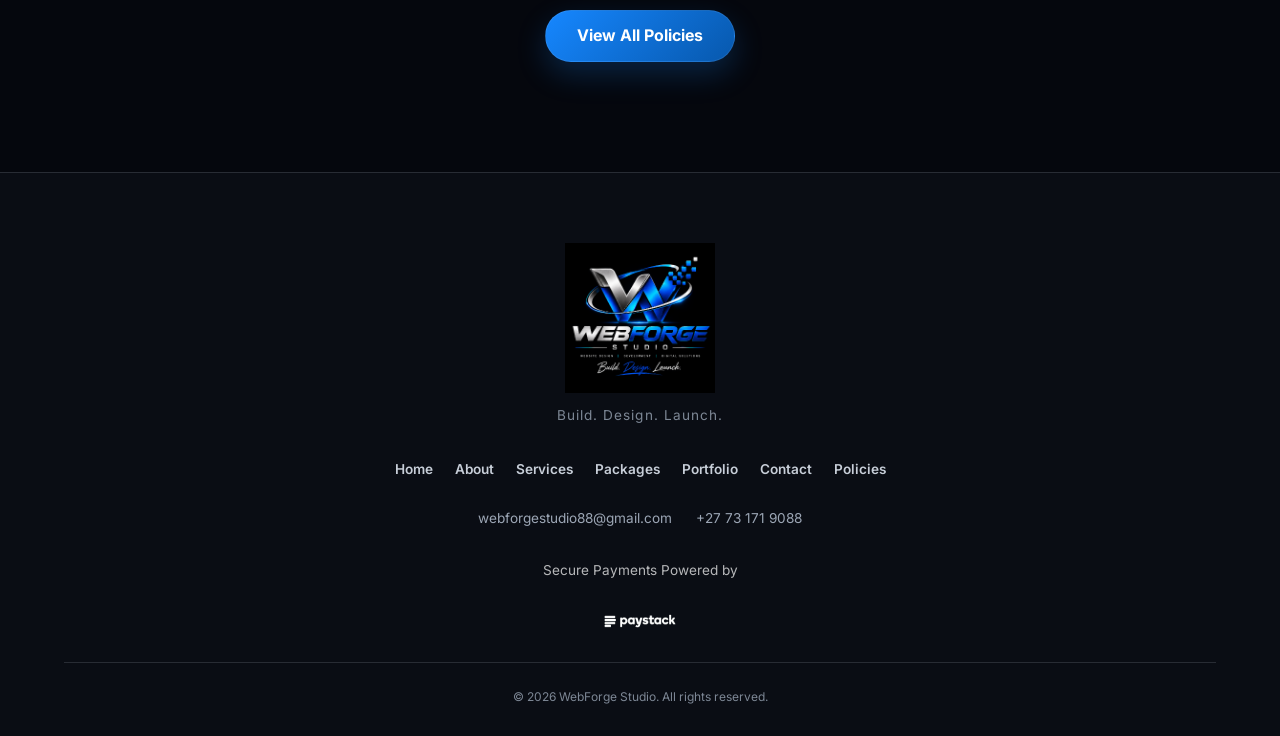
==== commit 7bf0a541: "Add files via upload" ====
--- a/index.html
+++ b/index.html
@@ -403,7 +403,7 @@
             </p>
 
             <strong class="service-price">
-                From R2,000
+                From R2,500
             </strong>
 
         </article>
@@ -431,7 +431,7 @@
             </p>
 
             <strong class="service-price">
-                From R750
+                From R1,500
             </strong>
 
         </article>
@@ -459,7 +459,7 @@
             </p>
 
             <strong class="service-price">
-                From R1,200
+                From R2,000
             </strong>
 
         </article>
@@ -486,7 +486,7 @@
             </p>
 
             <strong class="service-price">
-                From R2,500
+                From R7,500
             </strong>
 
         </article>
@@ -515,7 +515,7 @@
             </p>
 
             <strong class="service-price">
-                From R500/month
+                From R750/month
             </strong>
 
         </article>
@@ -573,7 +573,7 @@
             </p>
 
             <strong class="service-price">
-                From R1,000
+                From R1,500
             </strong>
 
         </article>
@@ -827,7 +827,7 @@
             </h3>
 
             <div class="package-price">
-                R5,000
+                R7,500
             </div>
 
             <p>
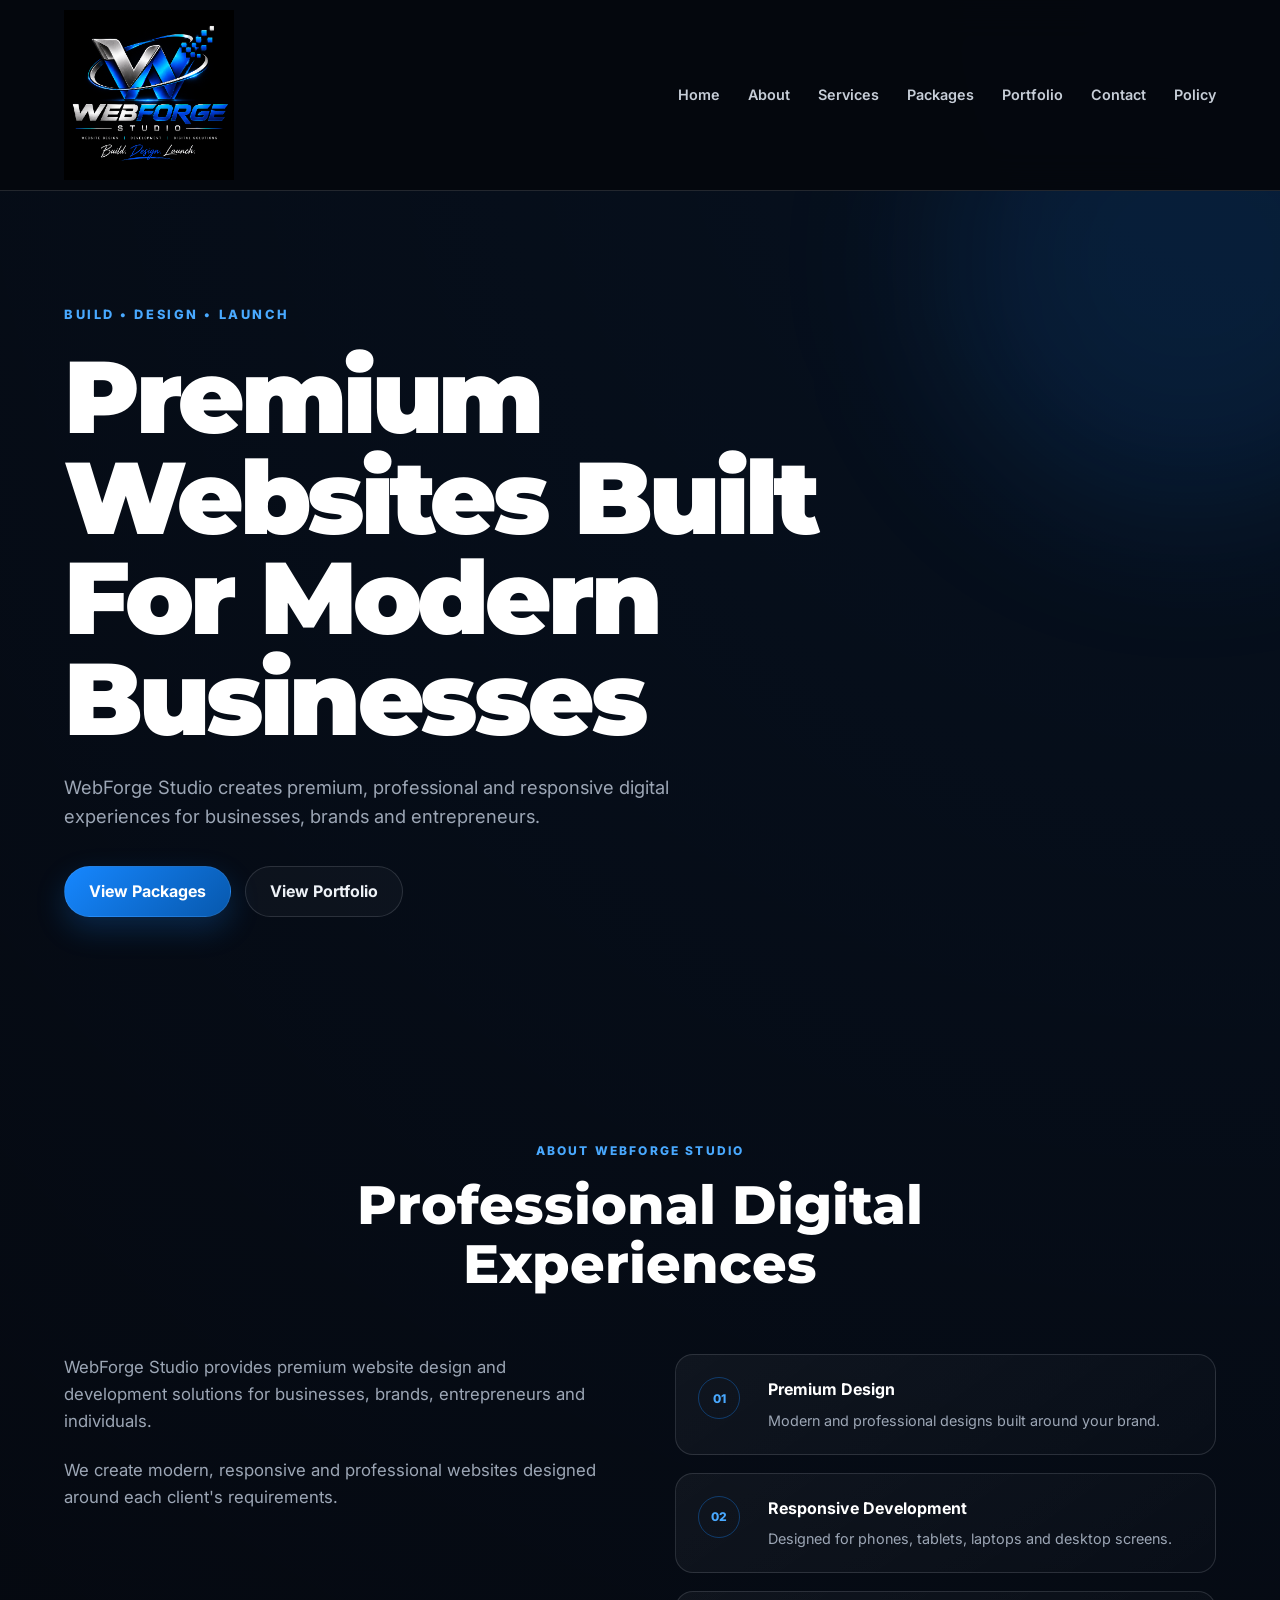
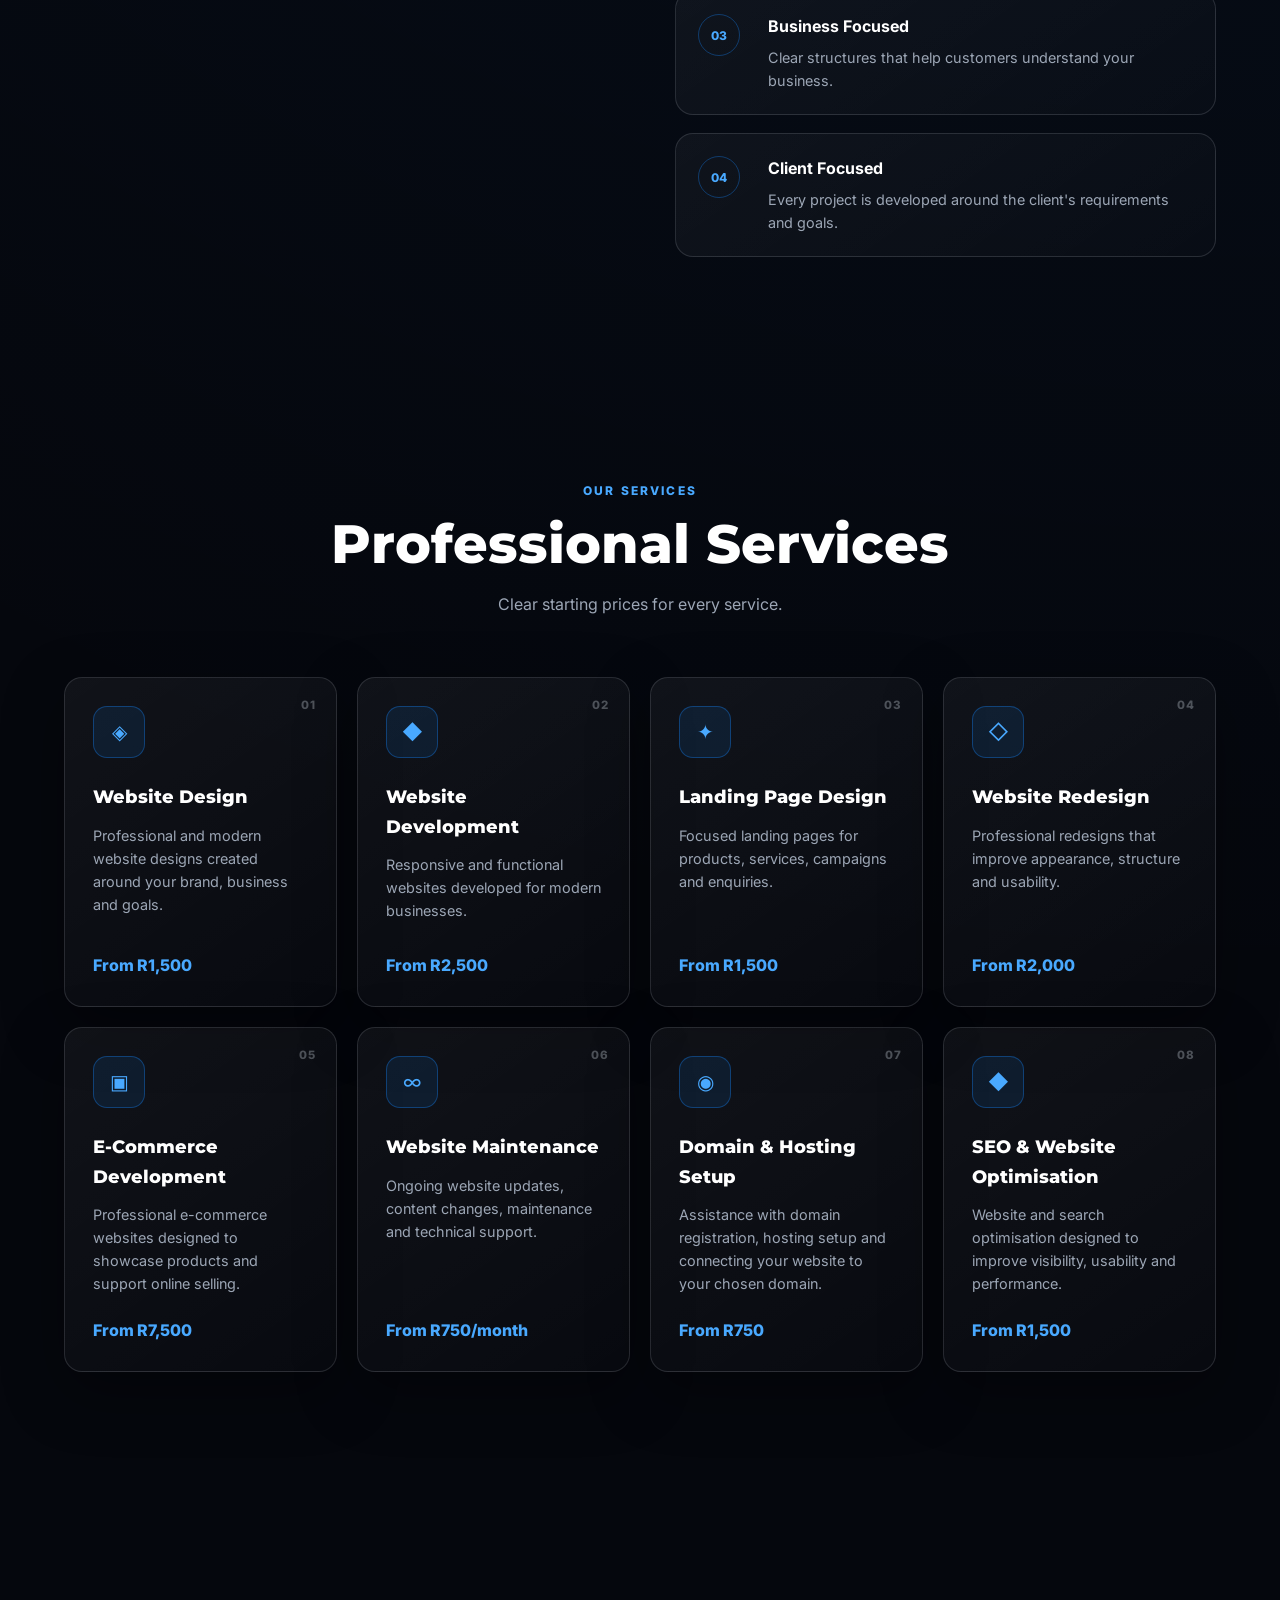
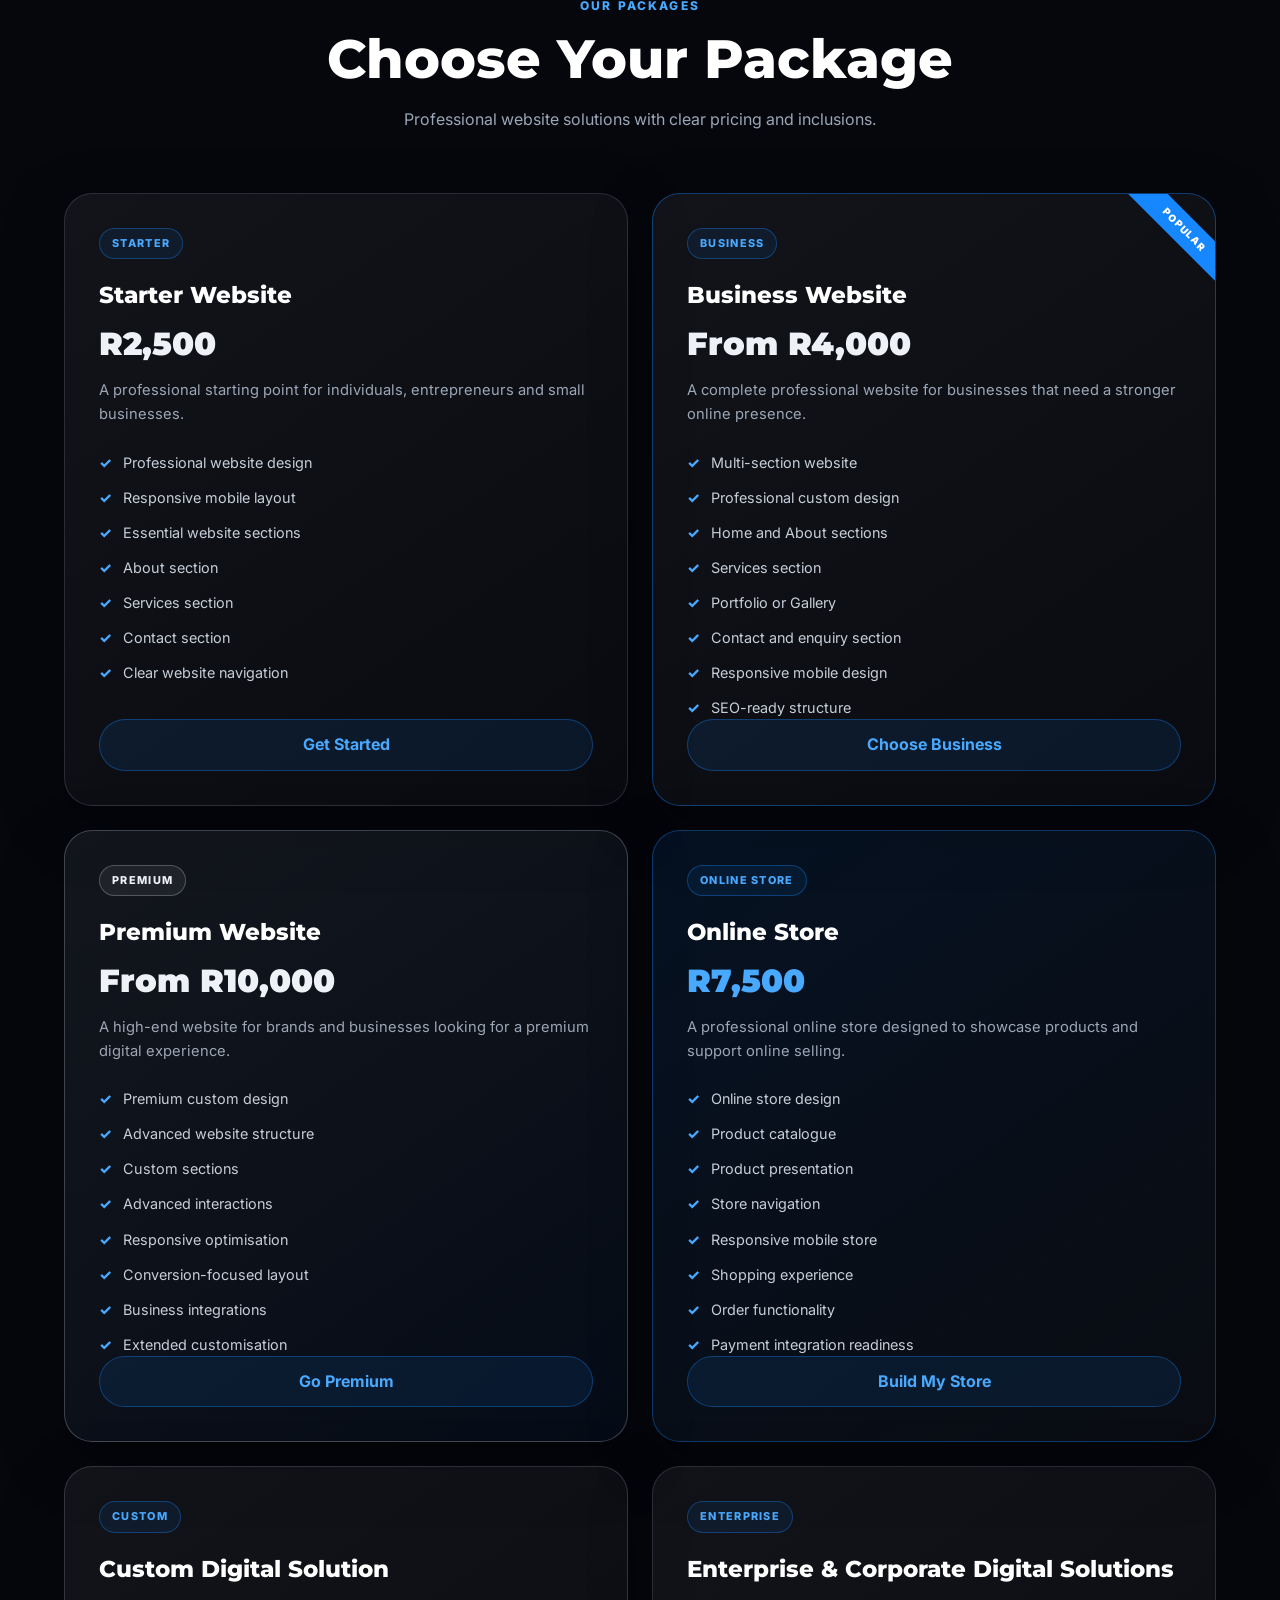
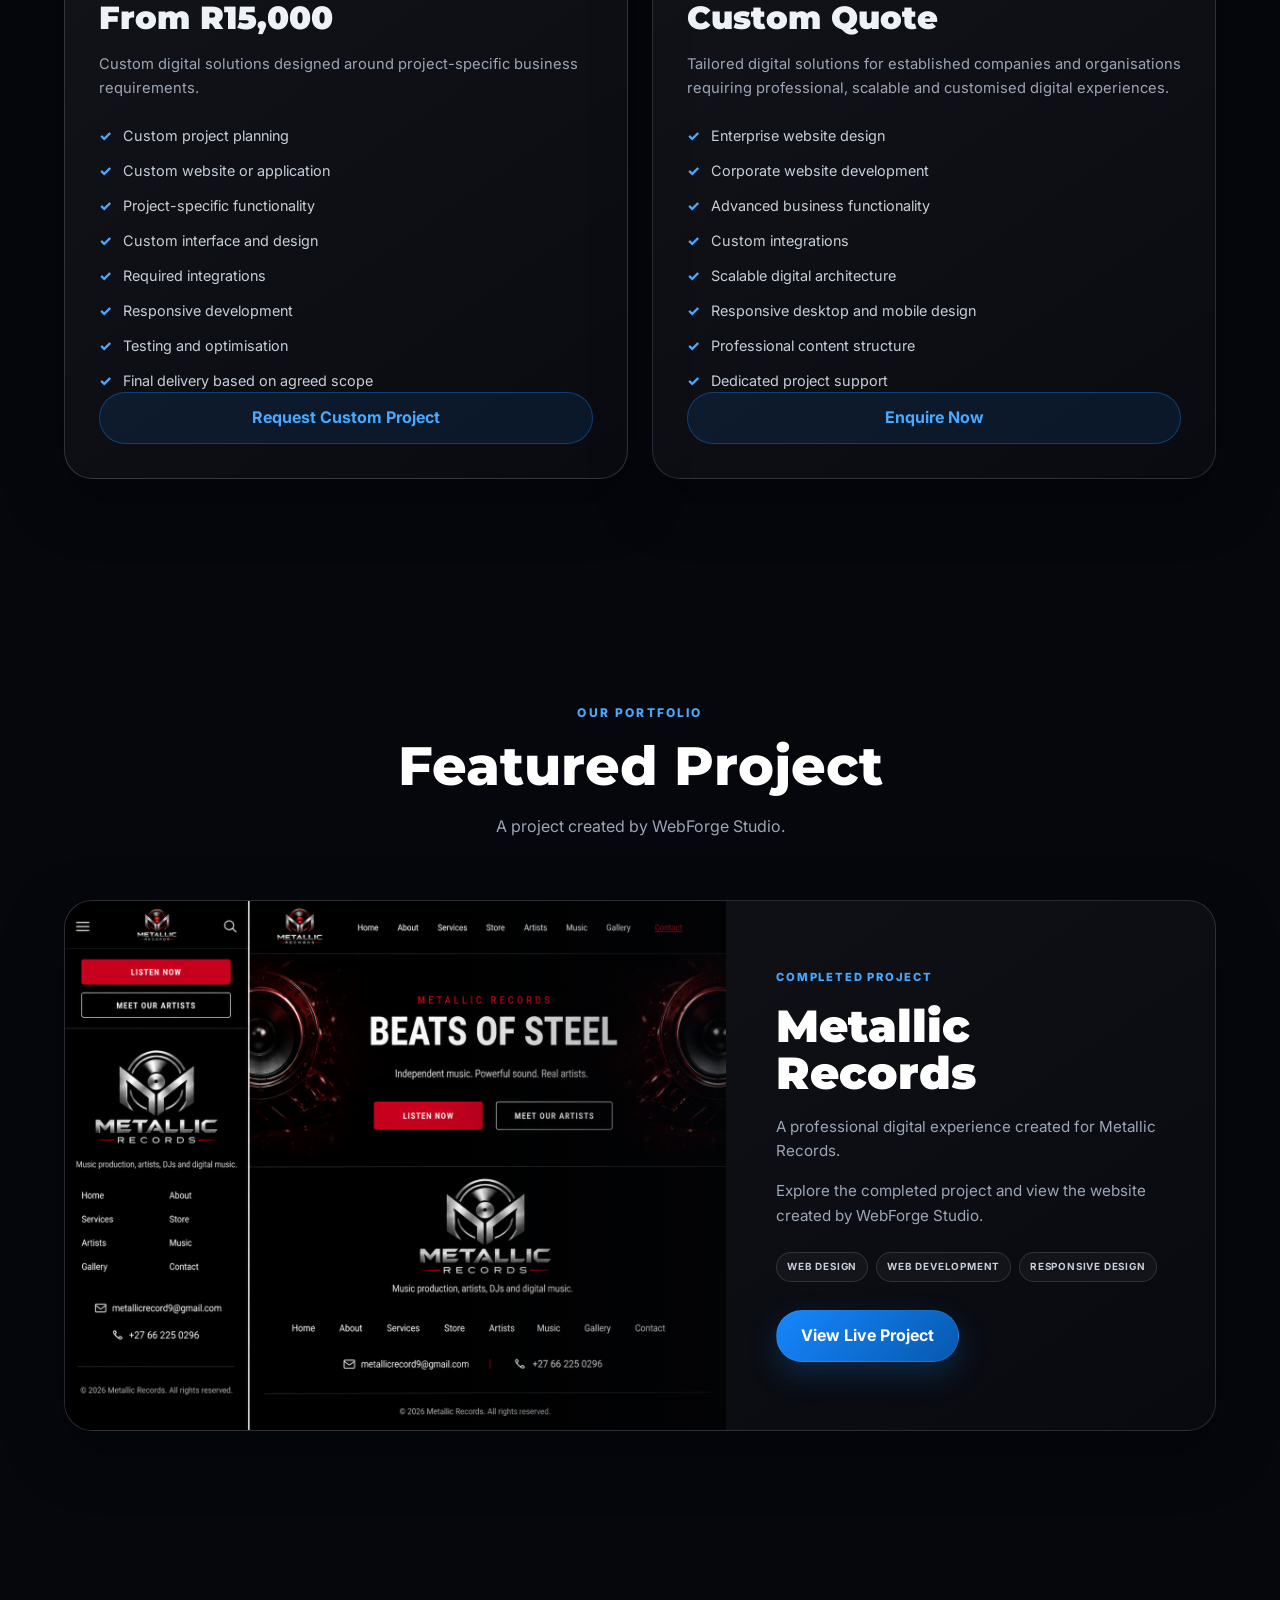
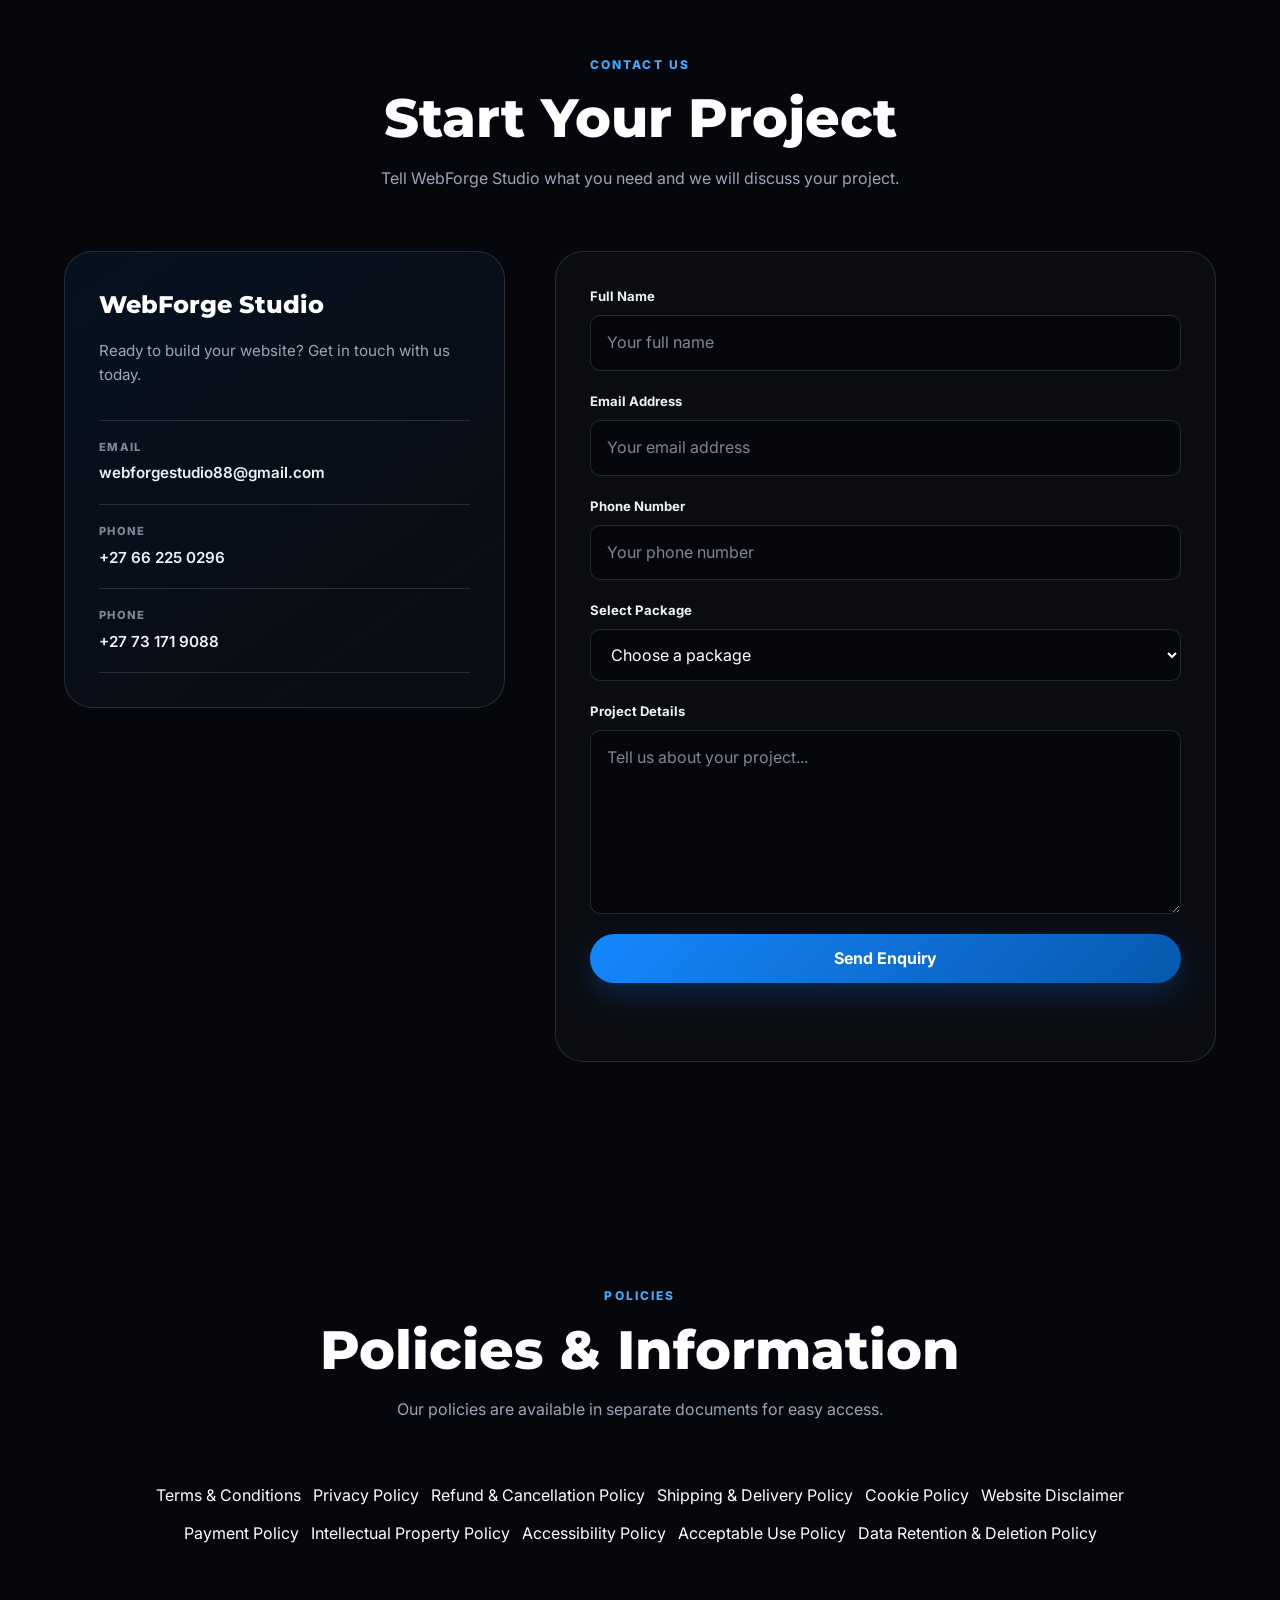
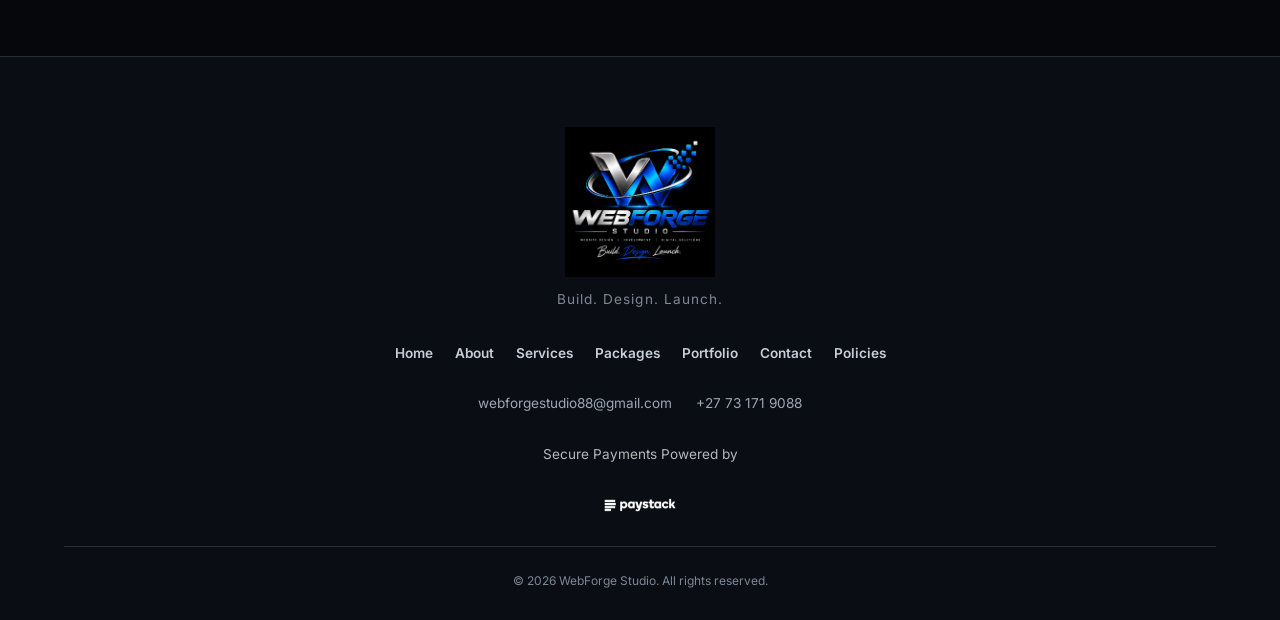
==== commit cead6ca2: "Add files via upload" ====
--- a/index.html
+++ b/index.html
@@ -118,8 +118,8 @@
             Contact
         </a>
 
-        <a href="#policies">
-            Policies
+        <a href="policies/index.html">
+    Policy
         </a>
 
     </nav>
@@ -1259,8 +1259,8 @@
                         Premium Website — From R10,000
                     </option>
 
-                    <option value="Online Store — R5,000">
-                        Online Store — R5,000
+                    <option value="Online Store — R7,500">
+                        Online Store — R7,500
                     </option>
 
                     <option value="Custom Digital Solution — From R15,000">
@@ -1337,76 +1337,17 @@
 
     <div class="policy-links">
 
-        <a
-            href="policies/terms-and-conditions.html"
-            class="secondary-btn"
-        >
-            Terms &amp; Conditions
-        </a>
-
-
-        <a
-            href="policies/privacy-policy.html"
-            class="secondary-btn"
-        >
-            Privacy Policy
-        </a>
-
-
-        <a
-            href="policies/refund-cancellation-policy.html"
-            class="secondary-btn"
-        >
-            Refund &amp; Cancellation Policy
-        </a>
-
-
-        <a
-            href="policies/shipping-delivery-policy.html"
-            class="secondary-btn"
-        >
-            Shipping &amp; Delivery Policy
-        </a>
-
-
-        <a
-            href="policies/cookie-policy.html"
-            class="secondary-btn"
-        >
-            Cookie Policy
-        </a>
-
-
-        <a
-            href="policies/website-disclaimer.html"
-            class="secondary-btn"
-        >
-            Website Disclaimer
-        </a>
-
-
-        <a
-            href="policies/payment-policy.html"
-            class="secondary-btn"
-        >
-            Payment Policy
-        </a>
-
-
-        <a
-            href="policies/intellectual-property.html"
-            class="secondary-btn"
-        >
-            Intellectual Property
-        </a>
-
-
-        <a
-            href="policies/index.html"
-            class="primary-btn"
-        >
-            View All Policies
-        </a>
+    <a href="policies/terms-and-conditions.html">Terms &amp; Conditions</a>
+<a href="policies/privacy-policy.html">Privacy Policy</a>
+<a href="policies/refund-cancellation-policy.html">Refund &amp; Cancellation Policy</a>
+<a href="policies/shipping-delivery-policy.html">Shipping &amp; Delivery Policy</a>
+<a href="policies/cookie-policy.html">Cookie Policy</a>
+<a href="policies/website-disclaimer.html">Website Disclaimer</a>
+<a href="policies/payment-policy.html">Payment Policy</a>
+<a href="policies/intellectual-property.html">Intellectual Property Policy</a>
+<a href="policies/accessibility-policy.html">Accessibility Policy</a>
+<a href="policies/acceptable-use-policy.html">Acceptable Use Policy</a>
+<a href="policies/data-retention-deletion-policy.html">Data Retention &amp; Deletion Policy</a>
 
     </div>
 
@@ -1463,8 +1404,8 @@
             Contact
         </a>
 
-        <a href="#policies">
-            Policies
+        <a href="policies/index.html" class="nav-link">
+    Policies
         </a>
 
     </div>
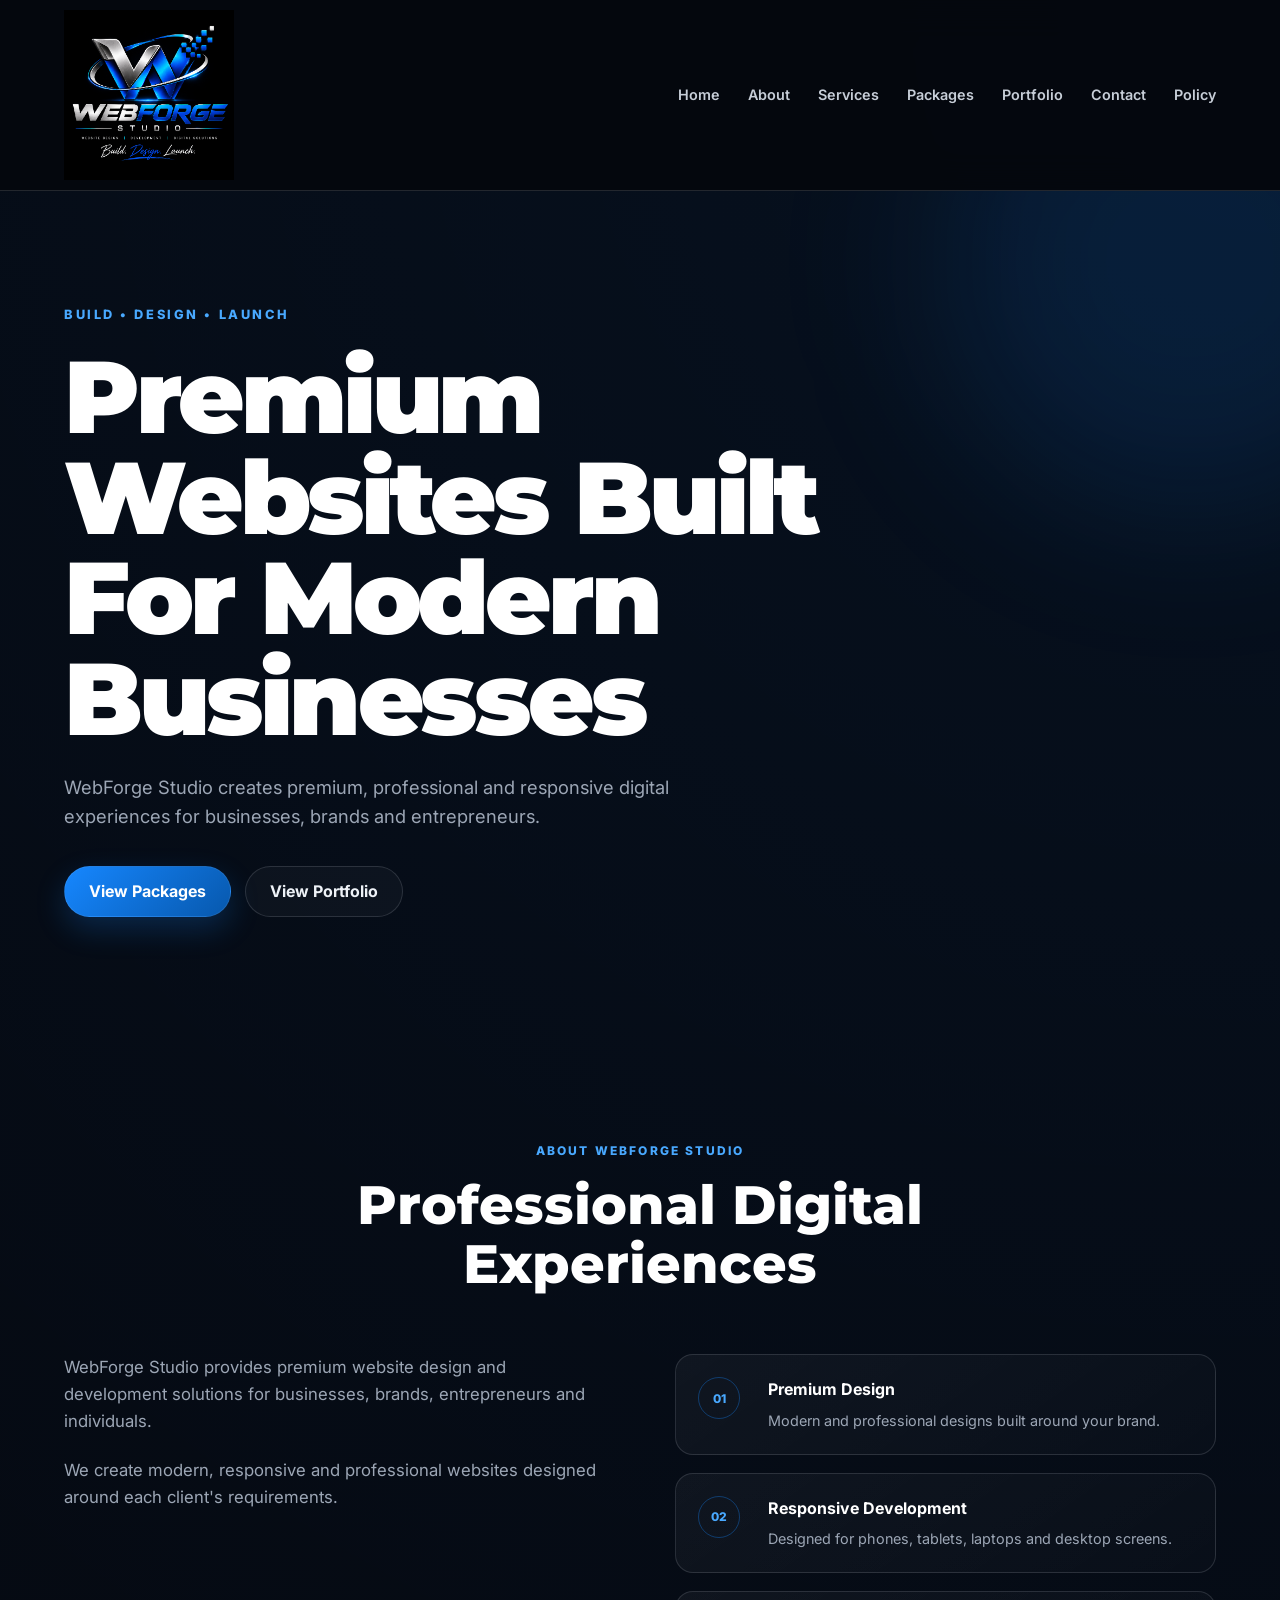
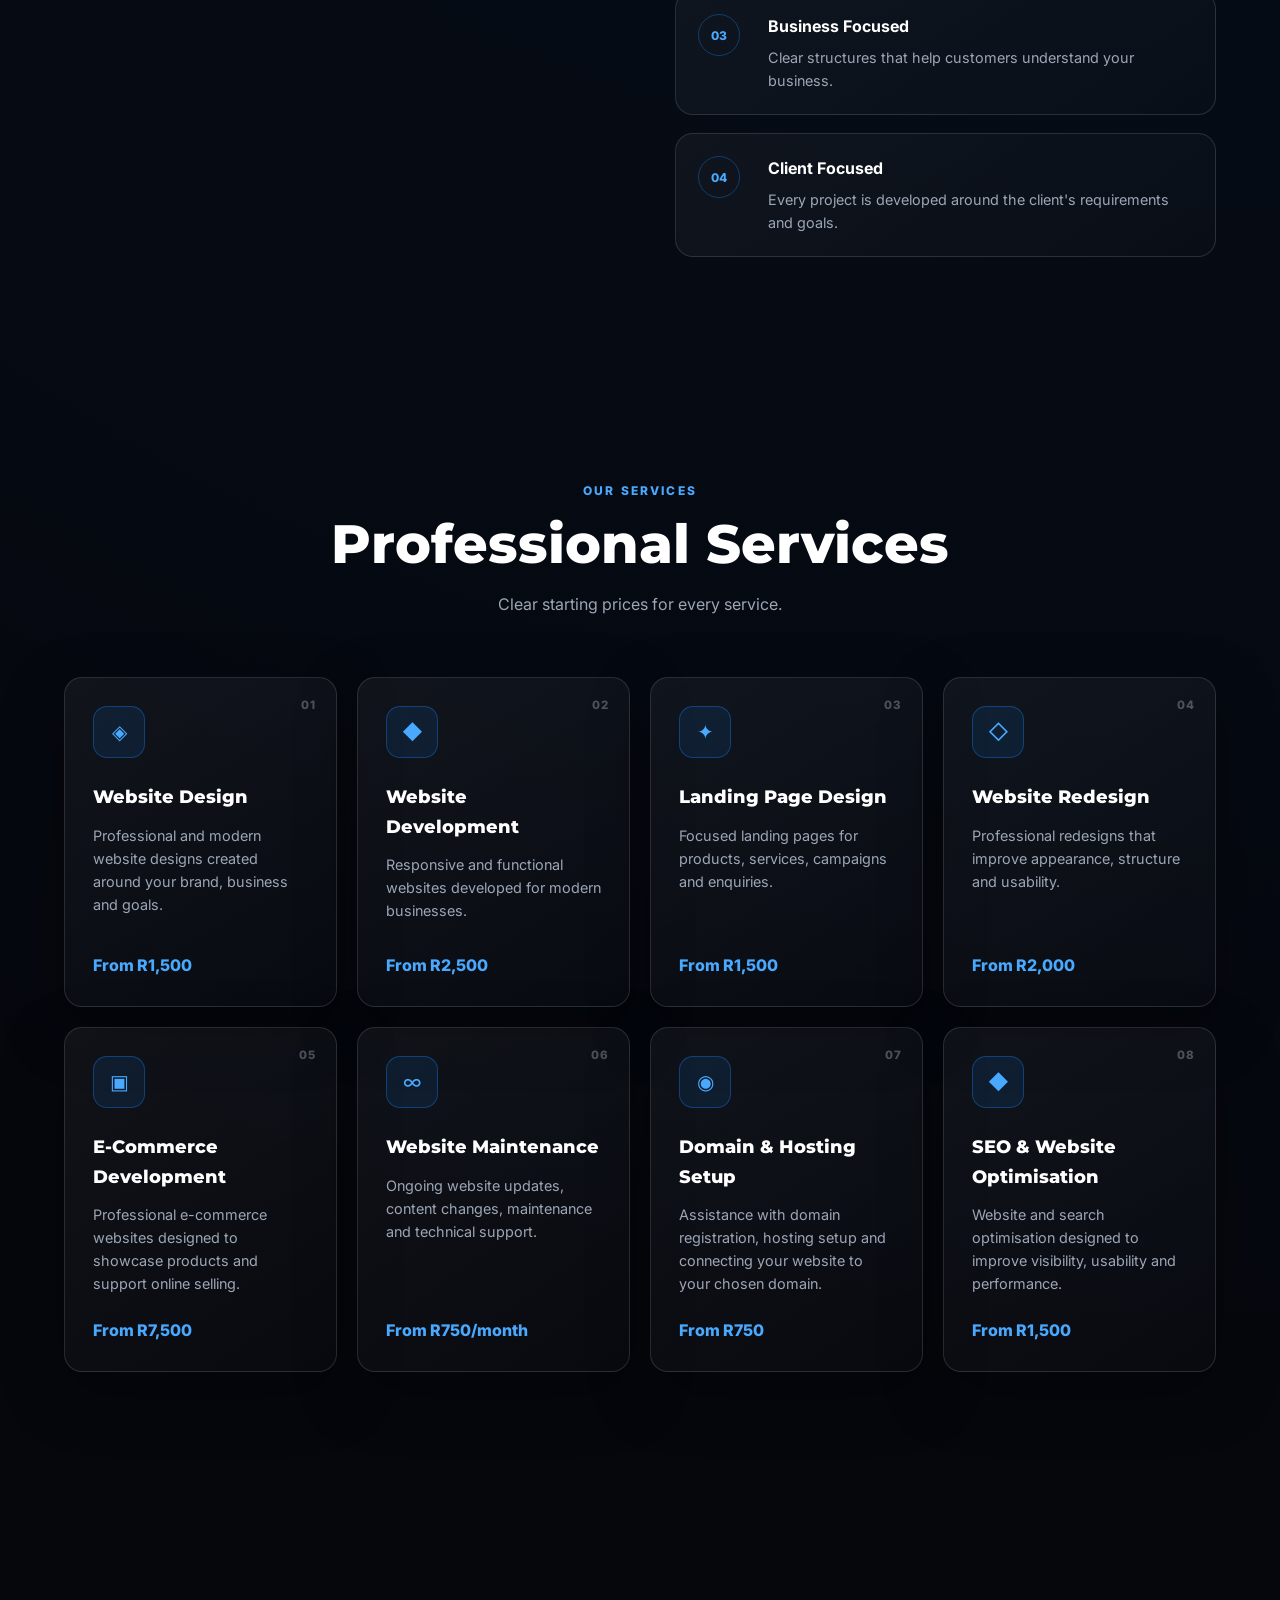
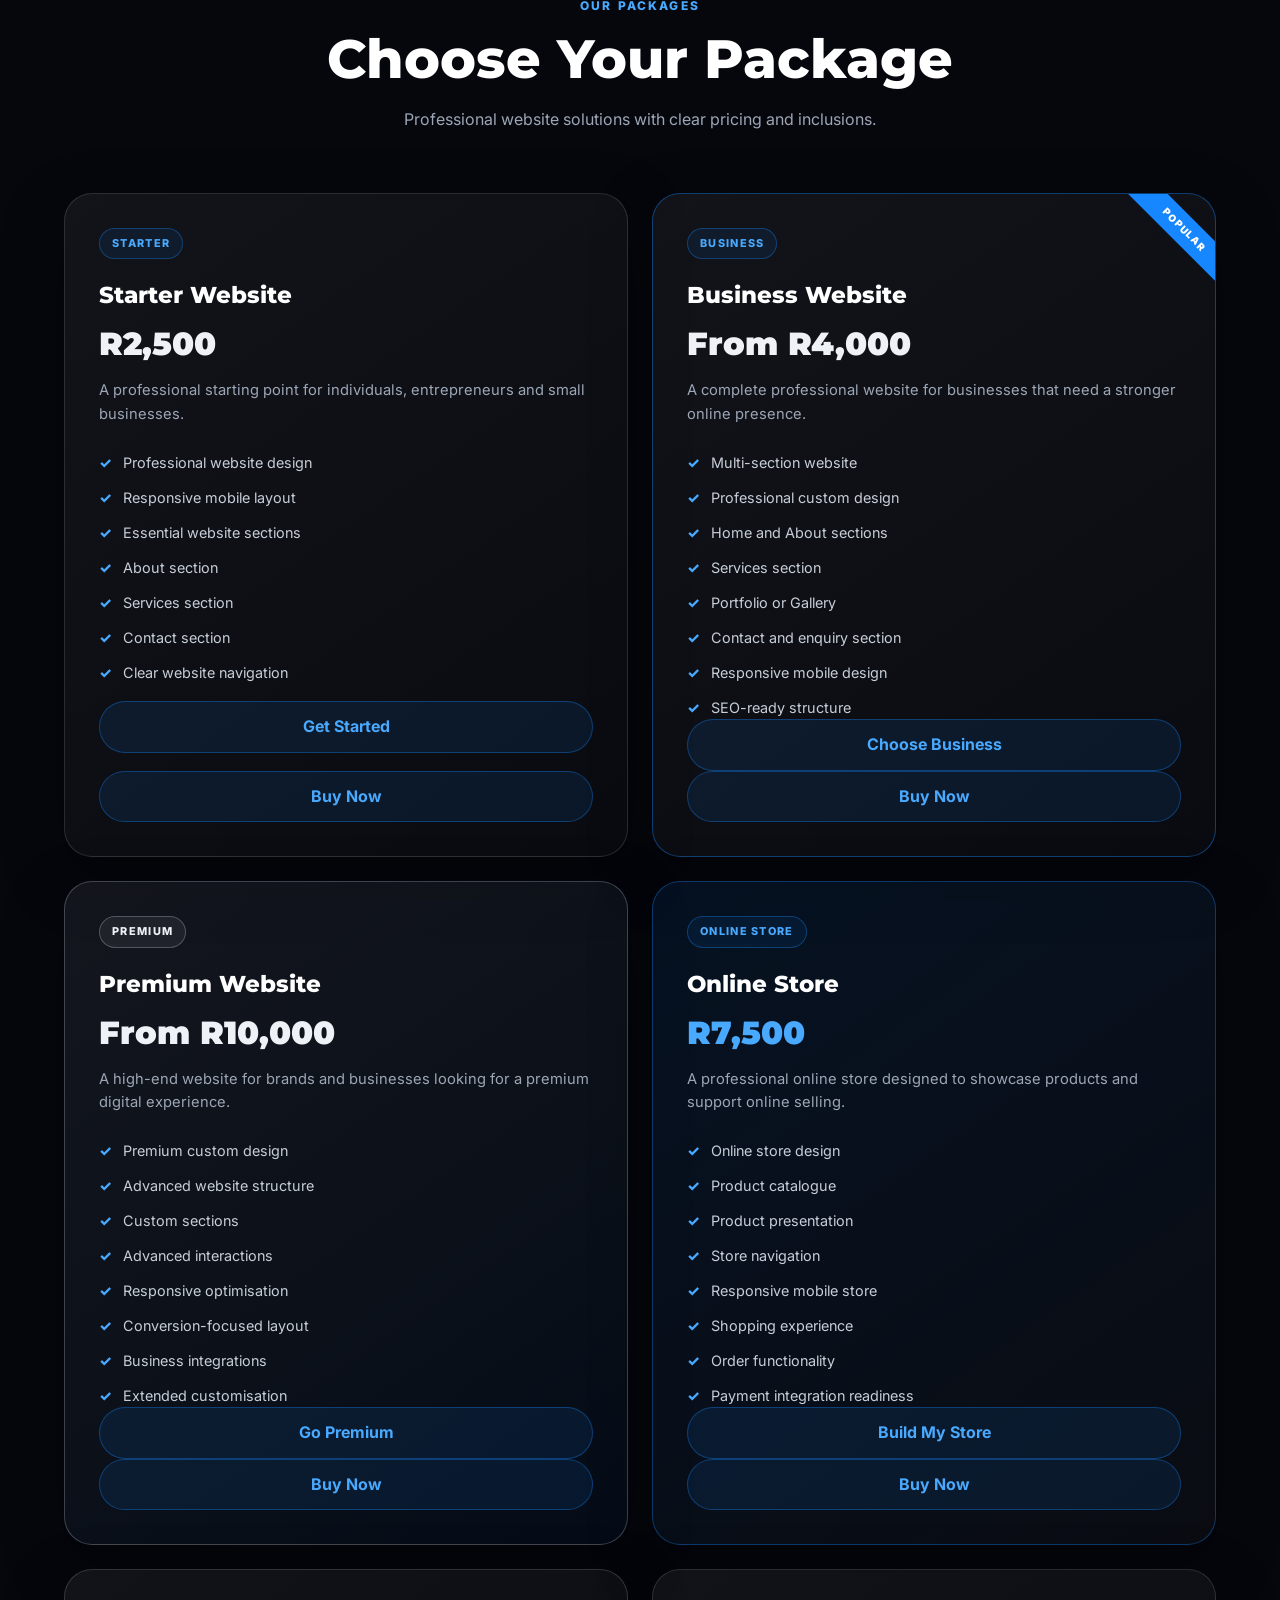
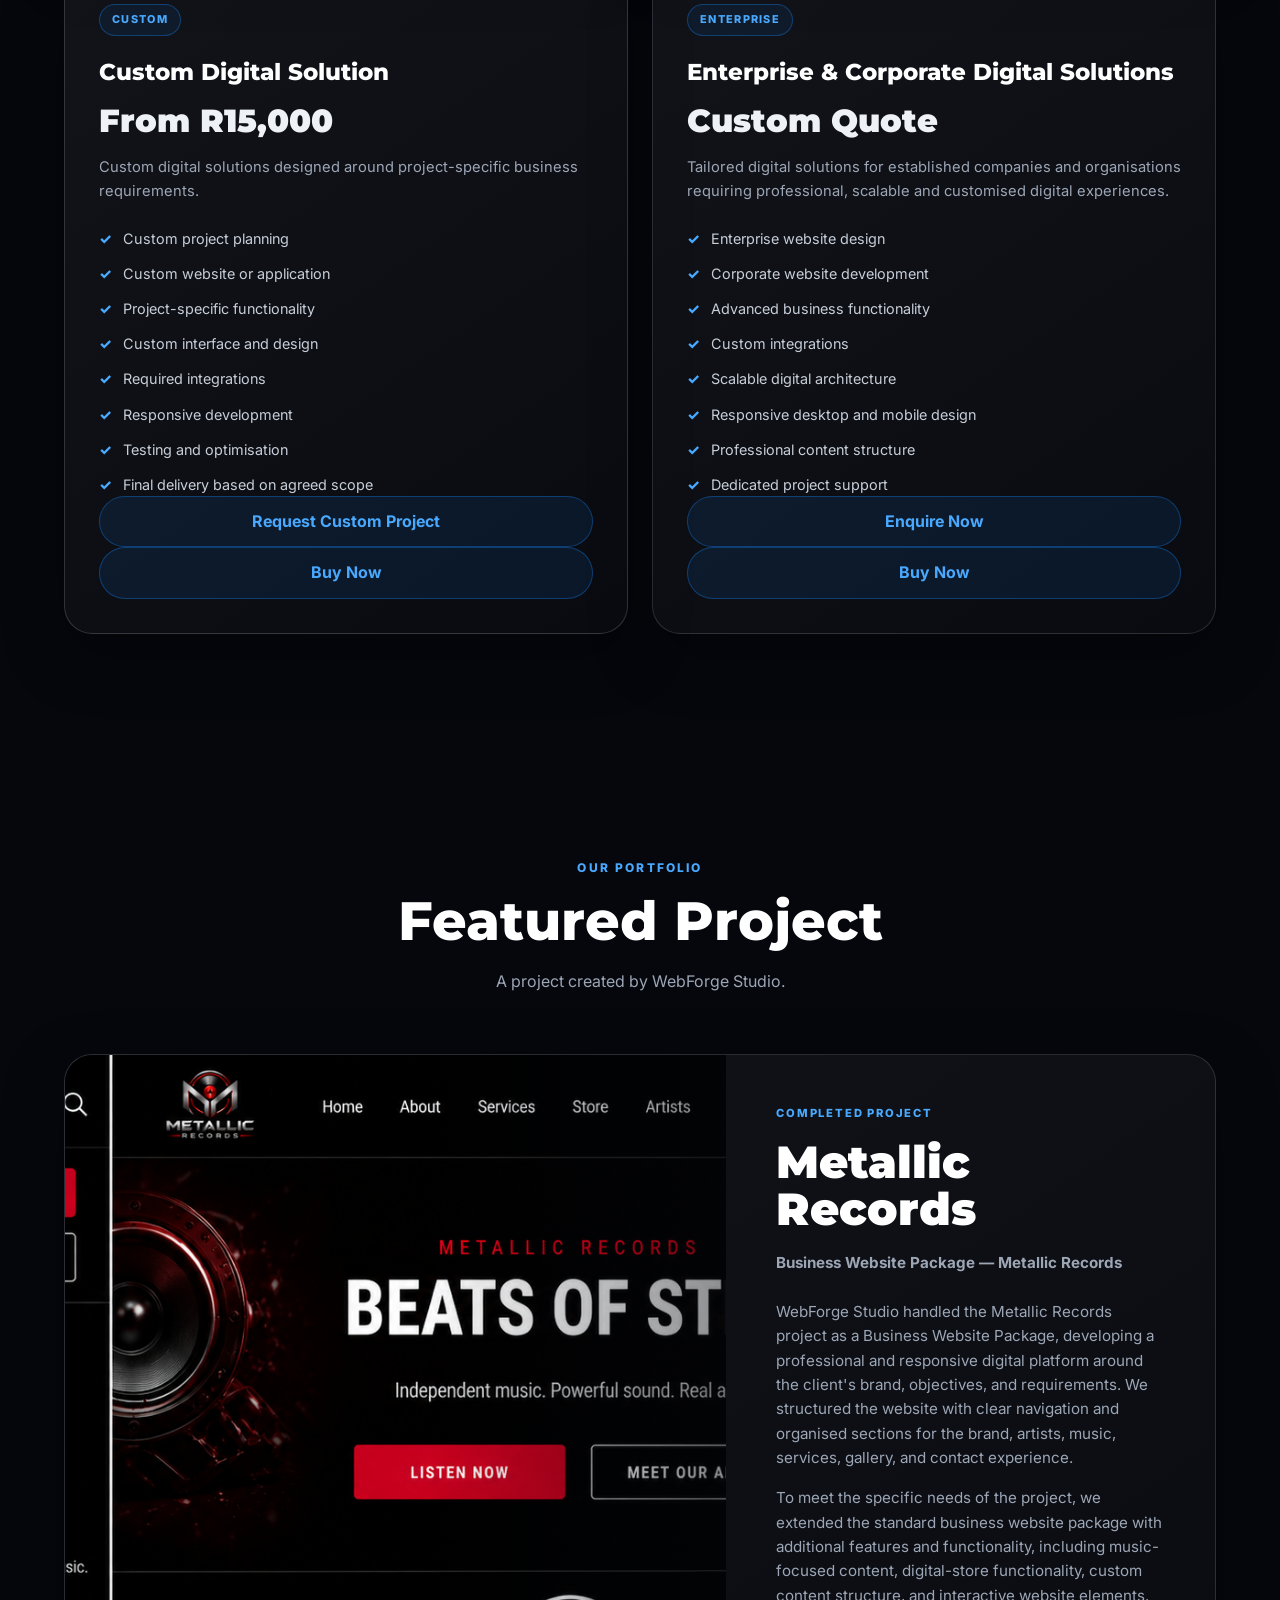
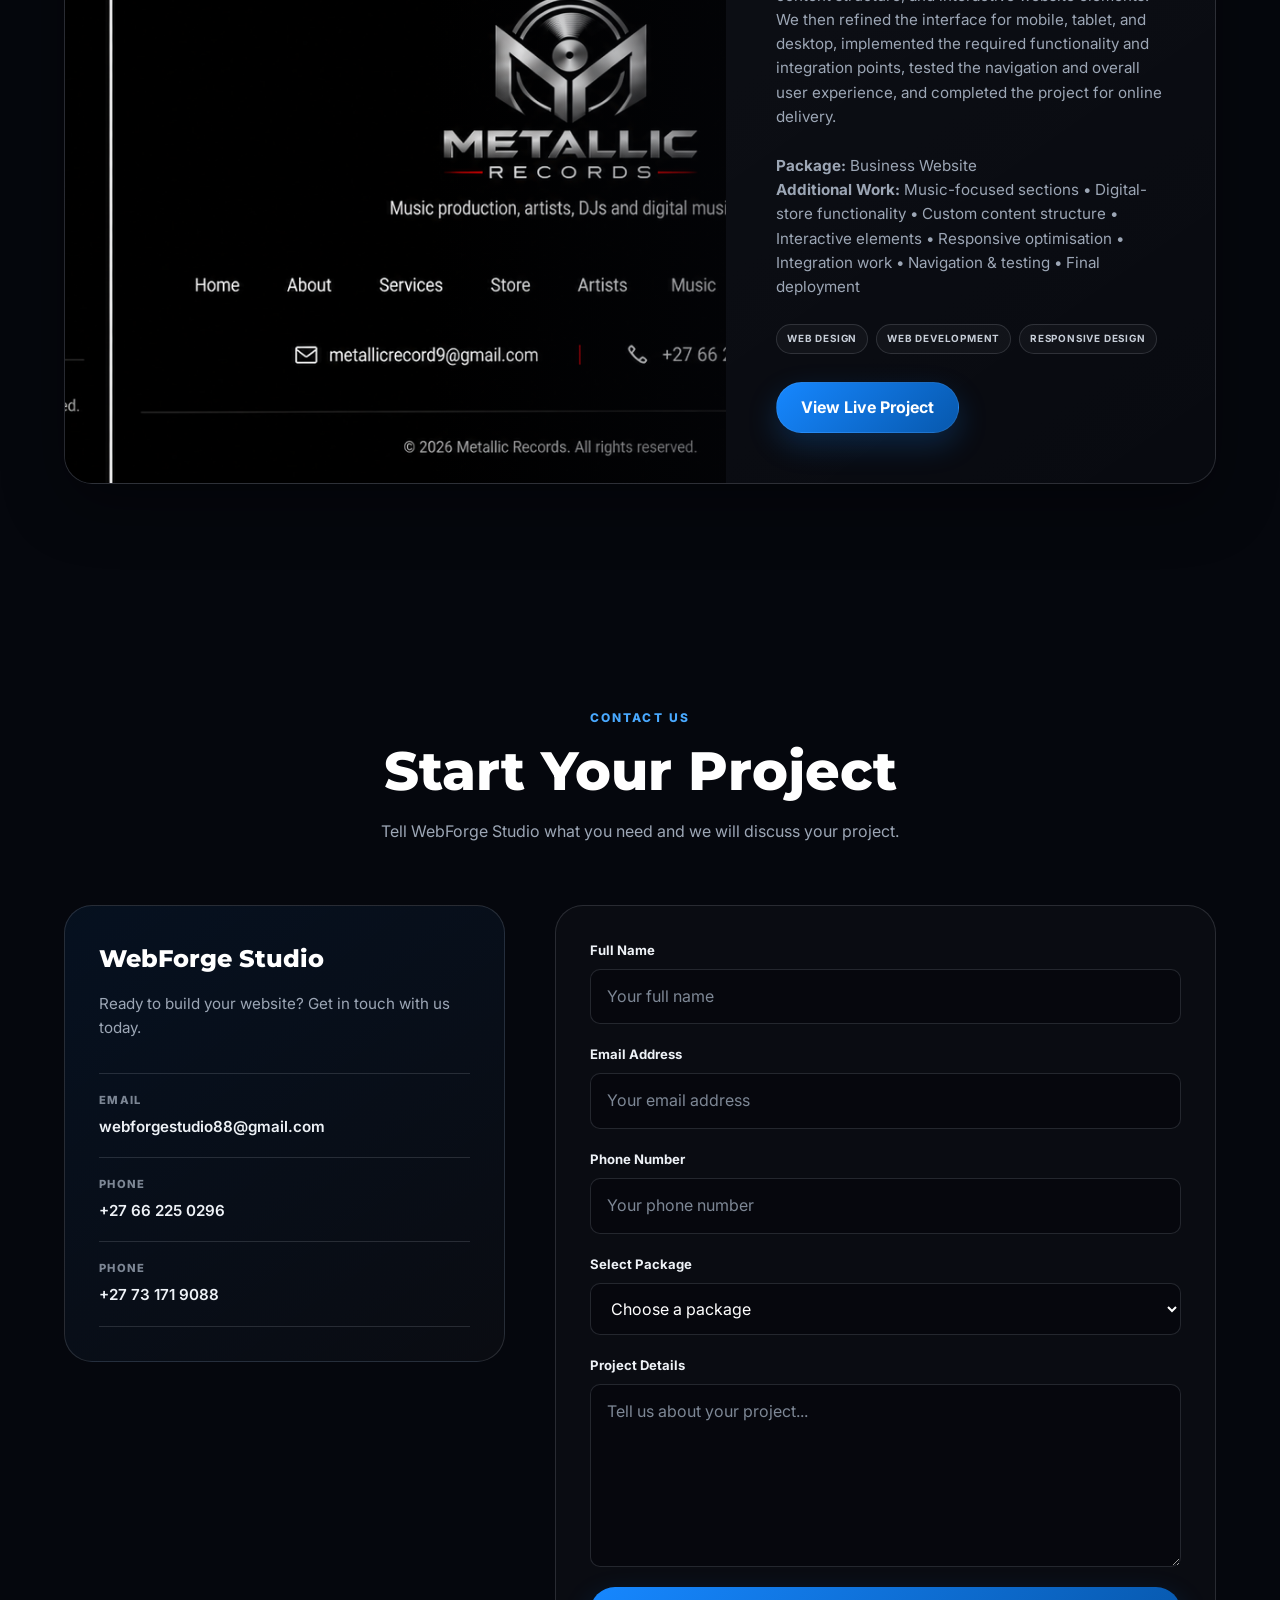
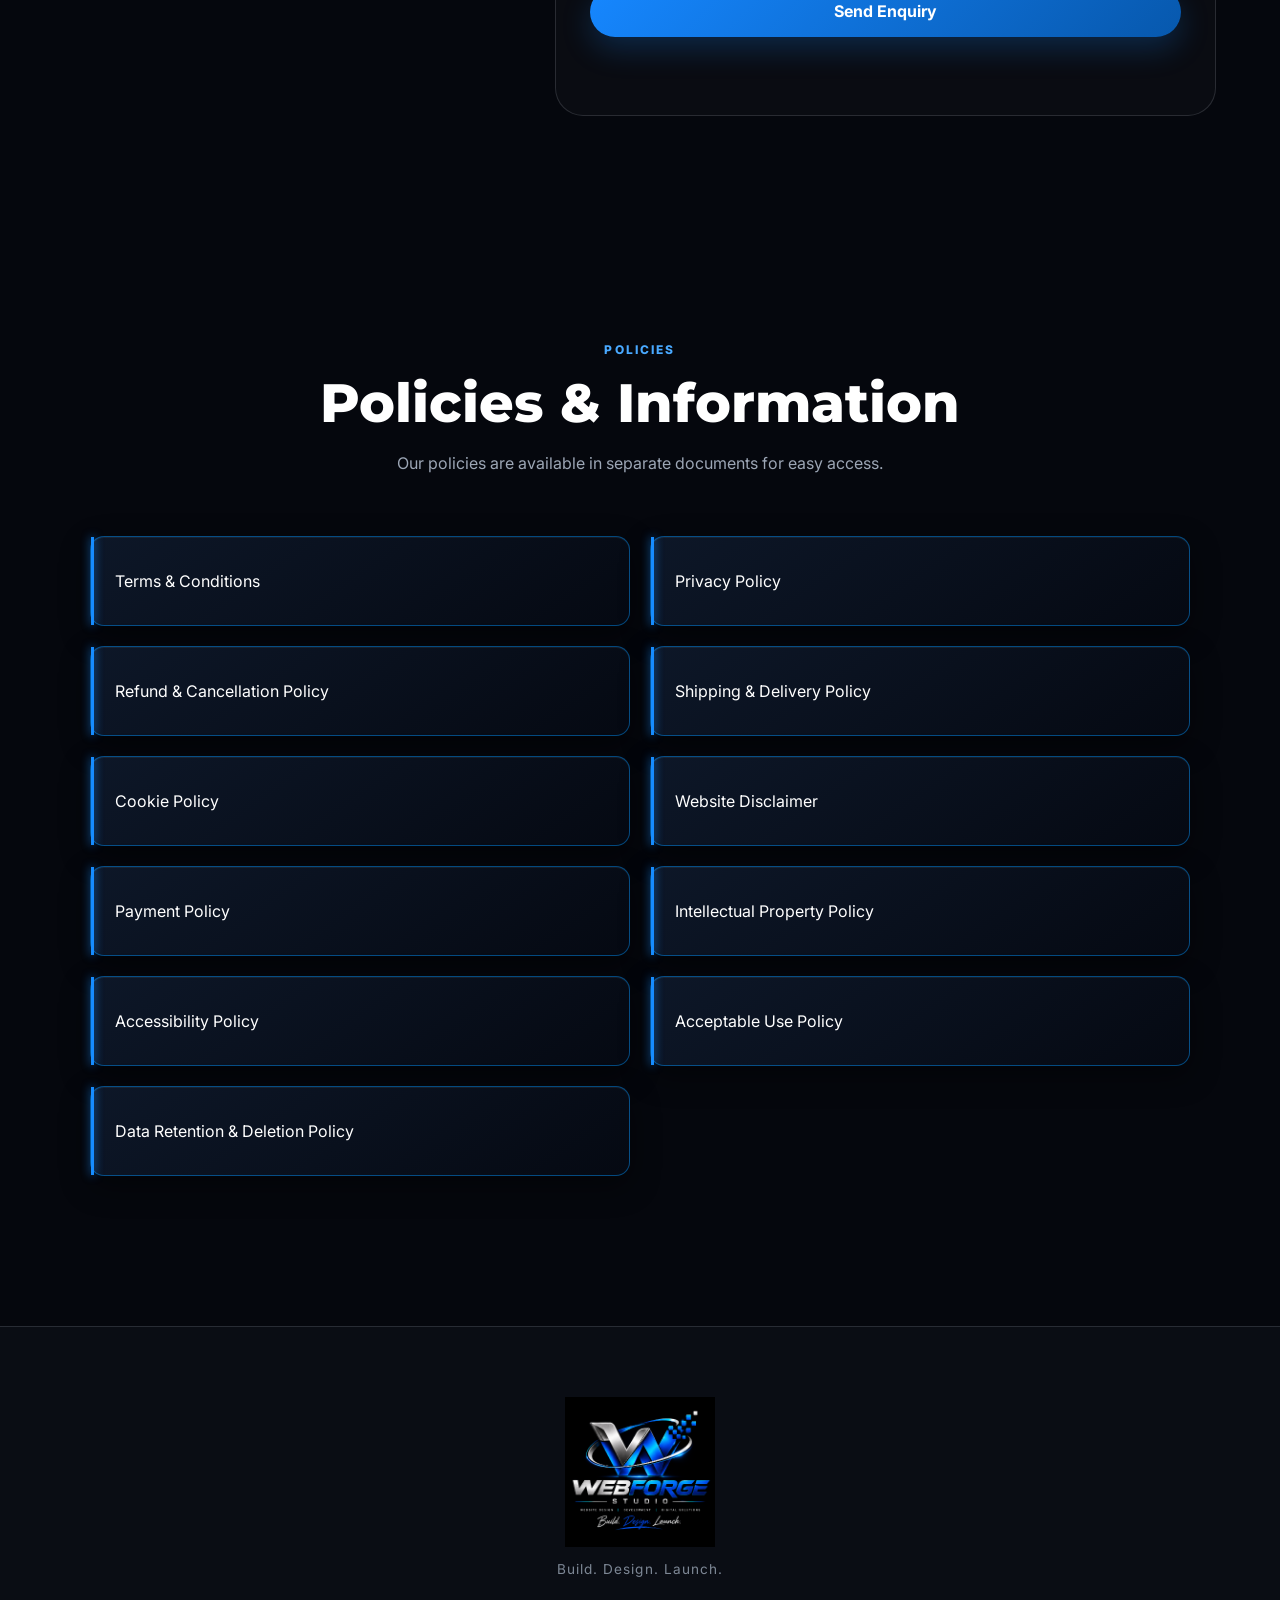
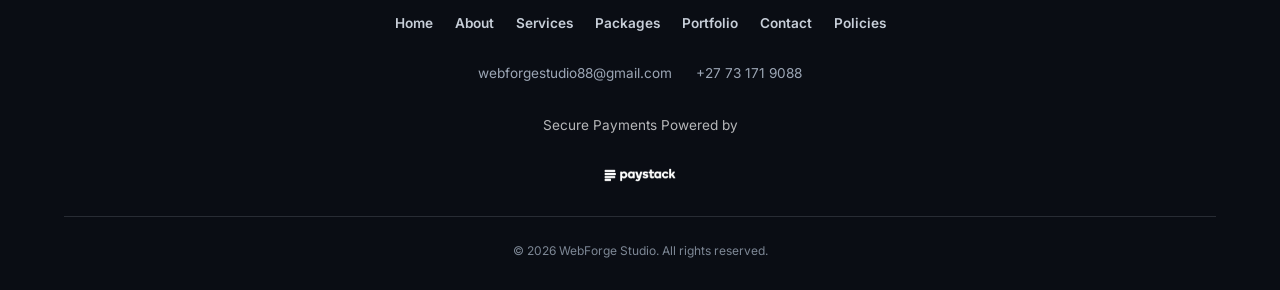
==== commit e98ddefa: "Add files via upload" ====
--- a/index.html
+++ b/index.html
@@ -673,6 +673,15 @@
             >
                 Get Started
             </a>
+          
+          <a
+    href="https://paystack.com/buy/starter-website--50-deposit-ugwhdj"
+    class="package-btn"
+    target="_blank"
+    rel="noopener noreferrer"
+>
+    Buy Now
+          </a>
 
         </article>
 
@@ -742,6 +751,15 @@
             >
                 Choose Business
             </a>
+          
+          <a
+    href="https://paystack.com/buy/business-website--50-deposit-lozhky"
+    class="package-btn"
+    target="_blank"
+    rel="noopener noreferrer"
+>
+    Buy Now
+          </a>
 
         </article>
                 <!-- PACKAGE 3 — PREMIUM WEBSITE -->
@@ -810,6 +828,15 @@
                 Go Premium
             </a>
 
+          <a
+    href="https://paystack.com/buy/premium-website--50-deposit-hgbdgi"
+    class="package-btn"
+    target="_blank"
+    rel="noopener noreferrer"
+>
+    Buy Now
+</a>
+
         </article>
 
 
@@ -880,6 +907,15 @@
                 Build My Store
             </a>
 
+          <a
+    href="https://paystack.com/buy/online-store--50-deposit-ocivcs"
+    class="package-btn"
+    target="_blank"
+    rel="noopener noreferrer"
+>
+    Buy Now
+          </a>
+
         </article>
                 <!-- PACKAGE 4 — CUSTOM DIGITAL SOLUTION -->
 
@@ -946,6 +982,15 @@
             >
                 Request Custom Project
             </a>
+
+          <a
+    href="https://paystack.com/buy/custom-digital-solution--50-deposit-rojfmt"
+    class="package-btn"
+    target="_blank"
+    rel="noopener noreferrer"
+>
+    Buy Now
+          </a>
 
         </article>
       <article class="package-card">
@@ -988,6 +1033,16 @@
         Enquire Now
     </a>
 
+        <a
+    href="https://paystack.com/buy/enterprise--corporate-digital-solution--50-deposit-salebd"
+    class="package-btn"
+    target="_blank"
+    rel="noopener noreferrer"
+>
+    Buy Now
+        </a>
+        
+
       </article>
 
 
@@ -1046,16 +1101,35 @@
 
 
             <p>
-                A professional digital experience
-                created for Metallic Records.
-            </p>
-
-
-            <p>
-                Explore the completed project and
-                view the website created by
-                WebForge Studio.
-            </p>
+    <strong>Business Website Package — Metallic Records</strong><br><br>
+
+    WebForge Studio handled the Metallic Records project as a
+    Business Website Package, developing a professional and
+    responsive digital platform around the client's brand,
+    objectives, and requirements. We structured the website
+    with clear navigation and organised sections for the brand,
+    artists, music, services, gallery, and contact experience.
+</p>
+
+<p>
+    To meet the specific needs of the project, we extended the
+    standard business website package with additional features
+    and functionality, including music-focused content,
+    digital-store functionality, custom content structure,
+    and interactive website elements. We then refined the
+    interface for mobile, tablet, and desktop, implemented
+    the required functionality and integration points, tested
+    the navigation and overall user experience, and completed
+    the project for online delivery.
+    <br><br>
+
+    <strong>Package:</strong> Business Website<br>
+    <strong>Additional Work:</strong>
+    Music-focused sections • Digital-store functionality •
+    Custom content structure • Interactive elements •
+    Responsive optimisation • Integration work •
+    Navigation &amp; testing • Final deployment
+</p>
 
 
             <div class="portfolio-tags">
--- a/style.css
+++ b/style.css
@@ -1915,38 +1915,194 @@
     text-align: center;
 
 }
-/* =========================================================
-   POLICIES SECTION
-========================================================= */
-
-.policy-navigation-section {
-
+/* =========================================
+   PREMIUM POLICIES GRID
+========================================= */
+
+.policy-links {
+    width: 100%;
+    max-width: 1100px;
+    margin: 40px auto 0;
+
+    display: grid;
+    grid-template-columns: repeat(2, minmax(0, 1fr));
+    gap: 20px;
+}
+
+
+/* POLICY CARD */
+
+.policy-card {
     position: relative;
 
-}
-
-
-.policy-links {
+    min-height: 90px;
+    padding: 22px 24px;
 
     display: flex;
-
-    flex-wrap: wrap;
-
+    align-items: center;
+    gap: 18px;
+
+    text-decoration: none;
+
+    background:
+        linear-gradient(
+            145deg,
+            rgba(10, 18, 35, 0.96),
+            rgba(3, 7, 15, 0.98)
+        );
+
+    border: 1px solid rgba(0, 153, 255, 0.35);
+    border-radius: 14px;
+
+    box-shadow:
+        0 10px 30px rgba(0, 0, 0, 0.35),
+        inset 0 1px 0 rgba(255, 255, 255, 0.04);
+
+    transition:
+        transform 0.3s ease,
+        border-color 0.3s ease,
+        box-shadow 0.3s ease,
+        background 0.3s ease;
+
+    overflow: hidden;
+}
+
+
+/* BLUE GLOW LINE */
+
+.policy-card::before {
+    content: "";
+
+    position: absolute;
+
+    left: 0;
+    top: 0;
+    bottom: 0;
+
+    width: 3px;
+
+    background: #168cff;
+
+    box-shadow:
+        0 0 12px rgba(22, 140, 255, 0.8),
+        0 0 25px rgba(22, 140, 255, 0.35);
+}
+
+
+/* HOVER */
+
+.policy-card:hover {
+    transform: translateY(-5px);
+
+    border-color: rgba(0, 174, 255, 0.85);
+
+    background:
+        linear-gradient(
+            145deg,
+            rgba(12, 31, 55, 0.98),
+            rgba(3, 9, 19, 0.99)
+        );
+
+    box-shadow:
+        0 16px 40px rgba(0, 0, 0, 0.5),
+        0 0 24px rgba(0, 140, 255, 0.12);
+}
+
+
+/* NUMBER */
+
+.policy-number {
+    flex: 0 0 auto;
+
+    width: 42px;
+    height: 42px;
+
+    display: flex;
+    align-items: center;
     justify-content: center;
 
-    gap: 12px;
-
-    max-width: 1000px;
-
-    margin: 0 auto;
-
-}
-
-
-.policy-links .secondary-btn,
-.policy-links .primary-btn {
-
-    min-width: 190px;
+    border: 1px solid rgba(150, 190, 220, 0.3);
+    border-radius: 10px;
+
+    color: #8fcfff;
+
+    font-size: 0.78rem;
+    font-weight: 700;
+    letter-spacing: 1px;
+
+    background: rgba(255, 255, 255, 0.035);
+}
+
+
+/* POLICY NAME */
+
+.policy-name {
+    flex: 1;
+
+    color: #f2f7ff;
+
+    font-size: 1rem;
+    font-weight: 600;
+    line-height: 1.4;
+
+    letter-spacing: 0.2px;
+}
+
+
+/* ARROW */
+
+.policy-arrow {
+    flex: 0 0 auto;
+
+    color: #4eb3ff;
+
+    font-size: 1.35rem;
+    font-weight: 400;
+
+    transition:
+        transform 0.3s ease,
+        color 0.3s ease;
+}
+
+
+.policy-card:hover .policy-arrow {
+    color: #ffffff;
+    transform: translateX(5px);
+}
+
+
+/* =========================================
+   MOBILE
+========================================= */
+
+@media (max-width: 700px) {
+
+    .policy-links {
+        grid-template-columns: 1fr;
+        gap: 14px;
+        margin-top: 30px;
+    }
+
+    .policy-card {
+        min-height: 82px;
+        padding: 18px 18px;
+        gap: 14px;
+        border-radius: 12px;
+    }
+
+    .policy-number {
+        width: 38px;
+        height: 38px;
+        font-size: 0.72rem;
+    }
+
+    .policy-name {
+        font-size: 0.92rem;
+    }
+
+    .policy-arrow {
+        font-size: 1.15rem;
+    }
 
 }
 
@@ -2925,4 +3081,83 @@
     width: 110px;
     height: auto;
     margin: 0 auto;
-}+}
+/* =========================================
+   WEBFORGE STUDIO — PREMIUM POLICY GRID
+   FINAL OVERRIDE
+========================================= */
+
+.policy-links {
+    width: 100% !important;
+    max-width: 1100px !important;
+    margin: 40px auto !important;
+
+    display: grid !important;
+    grid-template-columns: repeat(2, minmax(0, 1fr)) !important;
+
+    gap: 20px !important;
+}
+
+
+/* EVERY POLICY LINK */
+
+.policy-links > a {
+    position: relative !important;
+
+    width: 100% !important;
+    min-height: 90px !important;
+    box-sizing: border-box !important;
+
+    display: flex !important;
+    align-items: center !important;
+
+    padding: 22px 24px !important;
+
+    text-decoration: none !important;
+
+    background: linear-gradient(
+        145deg,
+        #0d1728,
+        #050912
+    ) !important;
+
+    border: 1px solid rgba(
+        0,
+        150,
+        255,
+        0.45
+    ) !important;
+
+    border-radius: 14px !important;
+
+    box-shadow:
+        0 10px 30px rgba(0, 0, 0, 0.45),
+        inset 0 1px 0 rgba(255, 255, 255, 0.06) !important;
+
+    color: #ffffff !important;
+
+    transition:
+        transform 0.3s ease,
+        border-color 0.3s ease,
+        box-shadow 0.3s ease !important;
+}
+
+
+/* BLUE GLOW EDGE */
+
+.policy-links > a::before {
+    content: "" !important;
+
+    position: absolute !important;
+
+    left: 0 !important;
+    top: 0 !important;
+    bottom: 0 !important;
+
+    width: 3px !important;
+
+    background: #168cff !important;
+
+    box-shadow:
+        0 0 10px rgba(22, 140, 255, 0.9),
+        0 0 
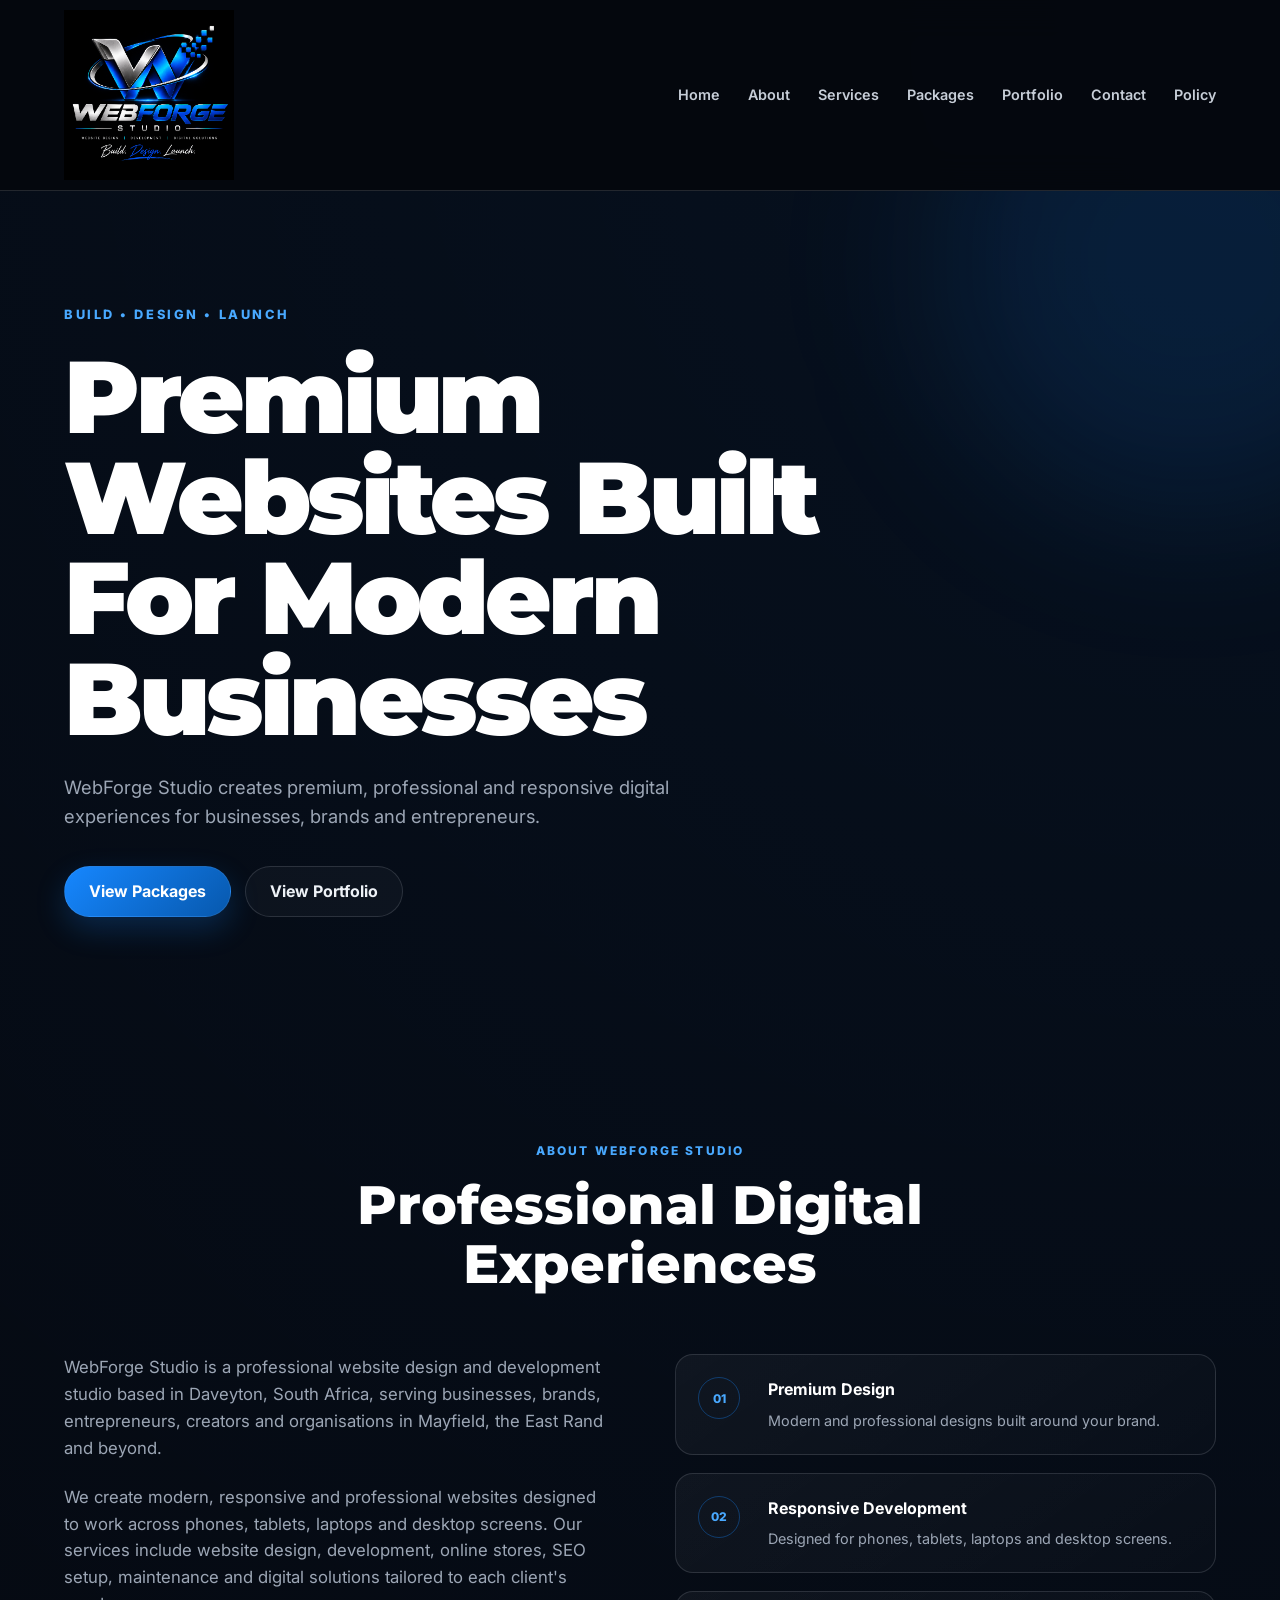
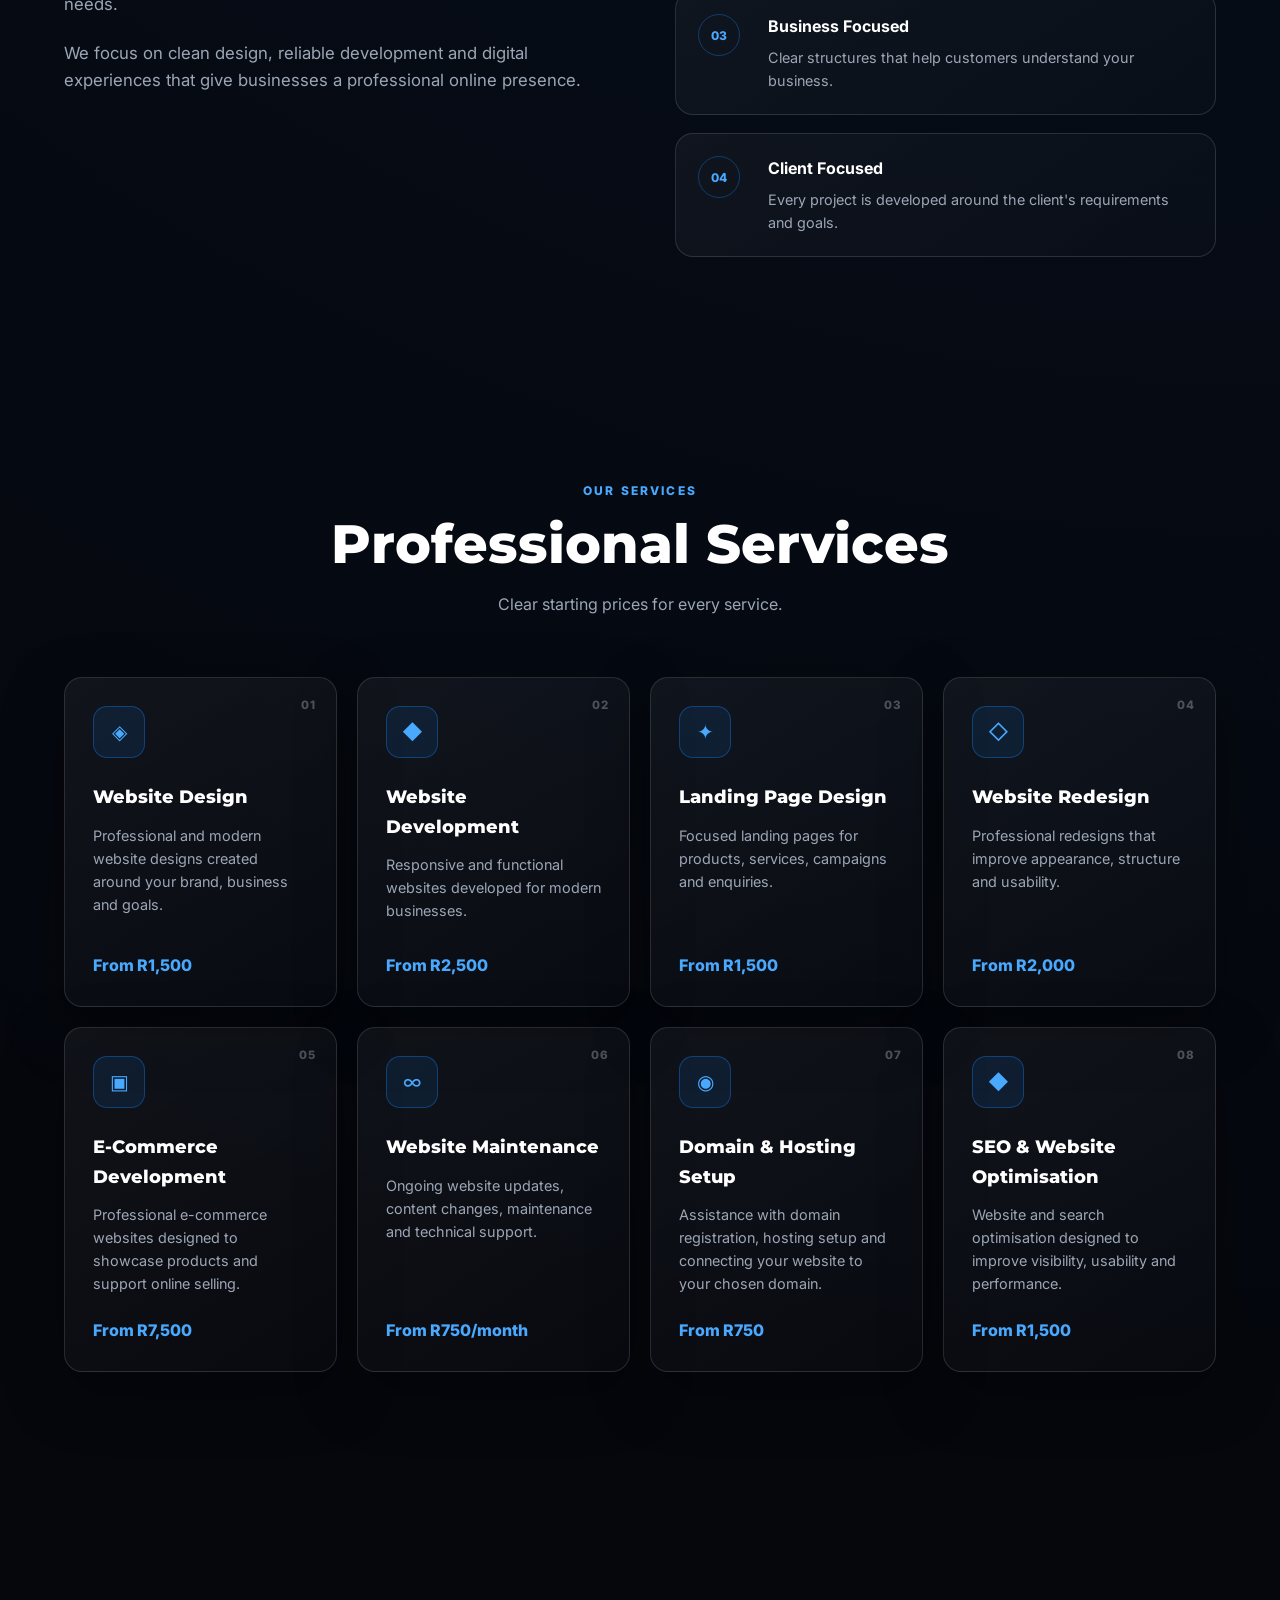
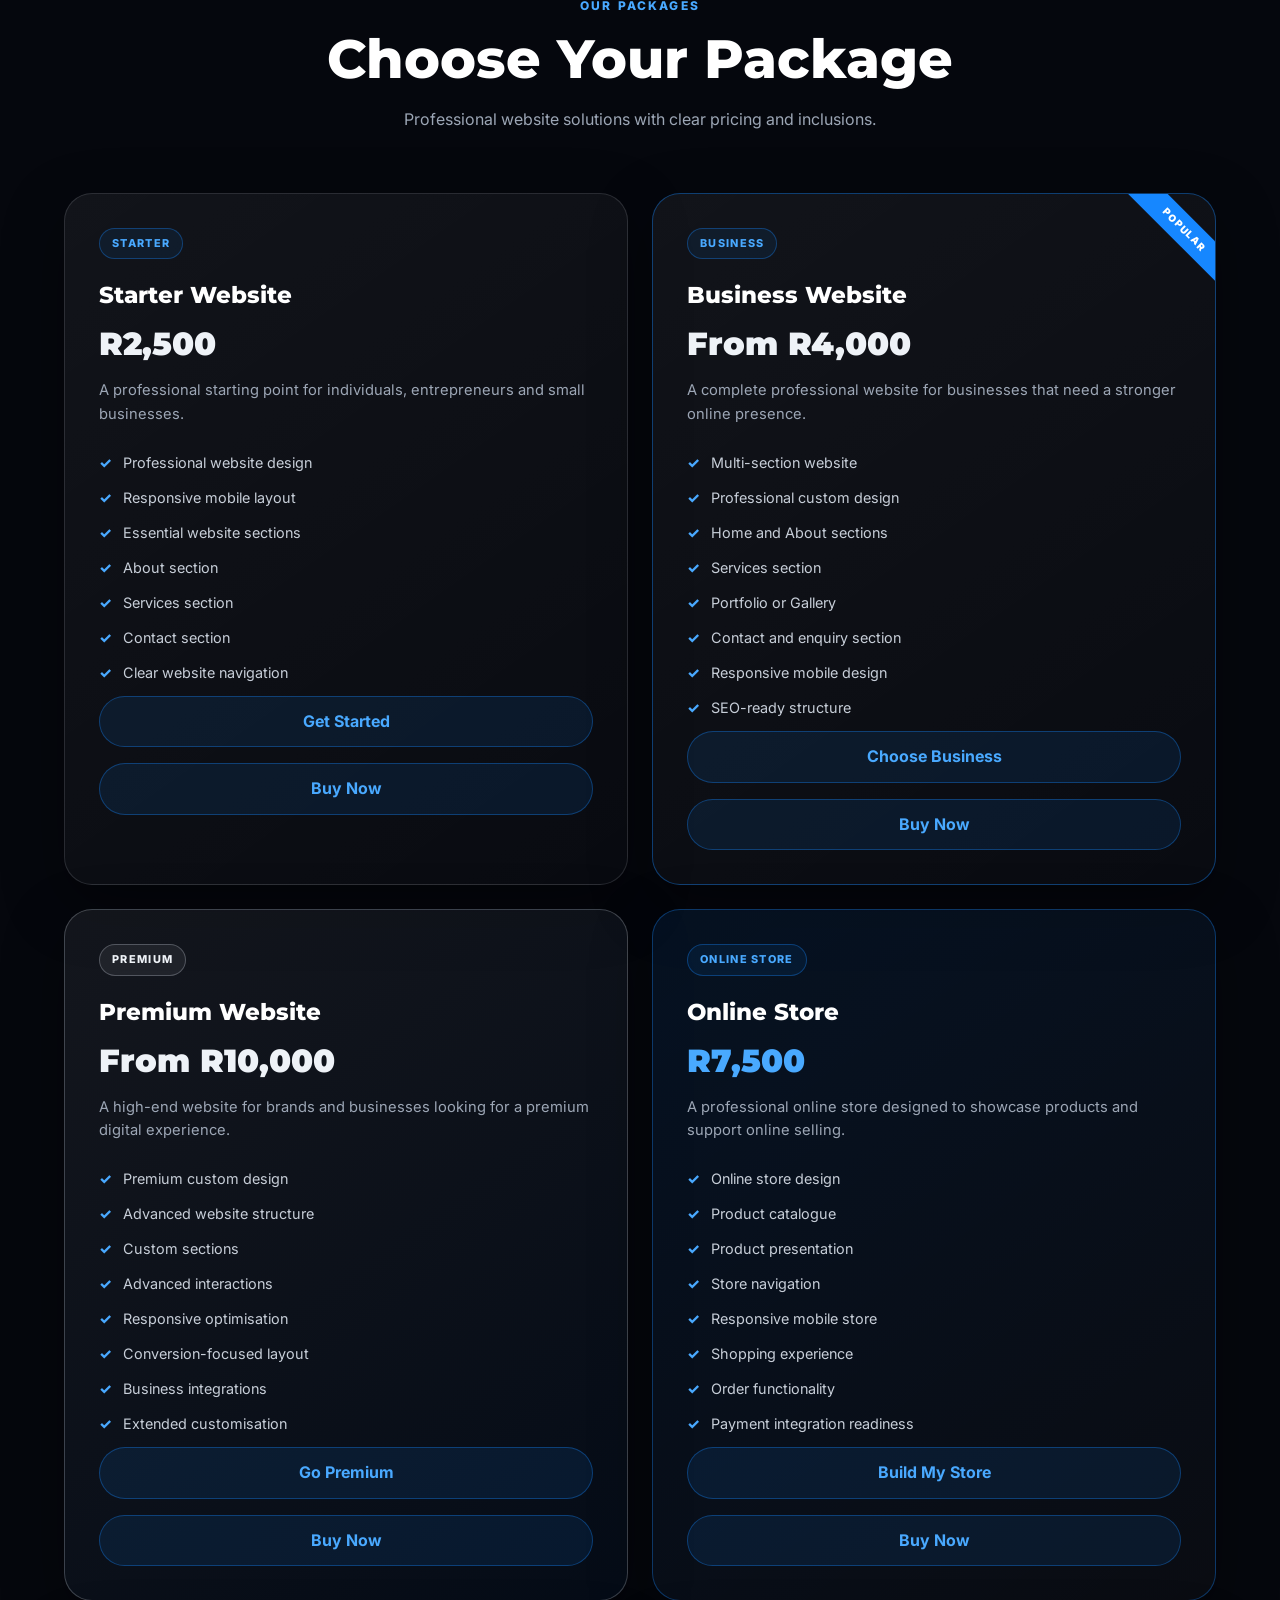
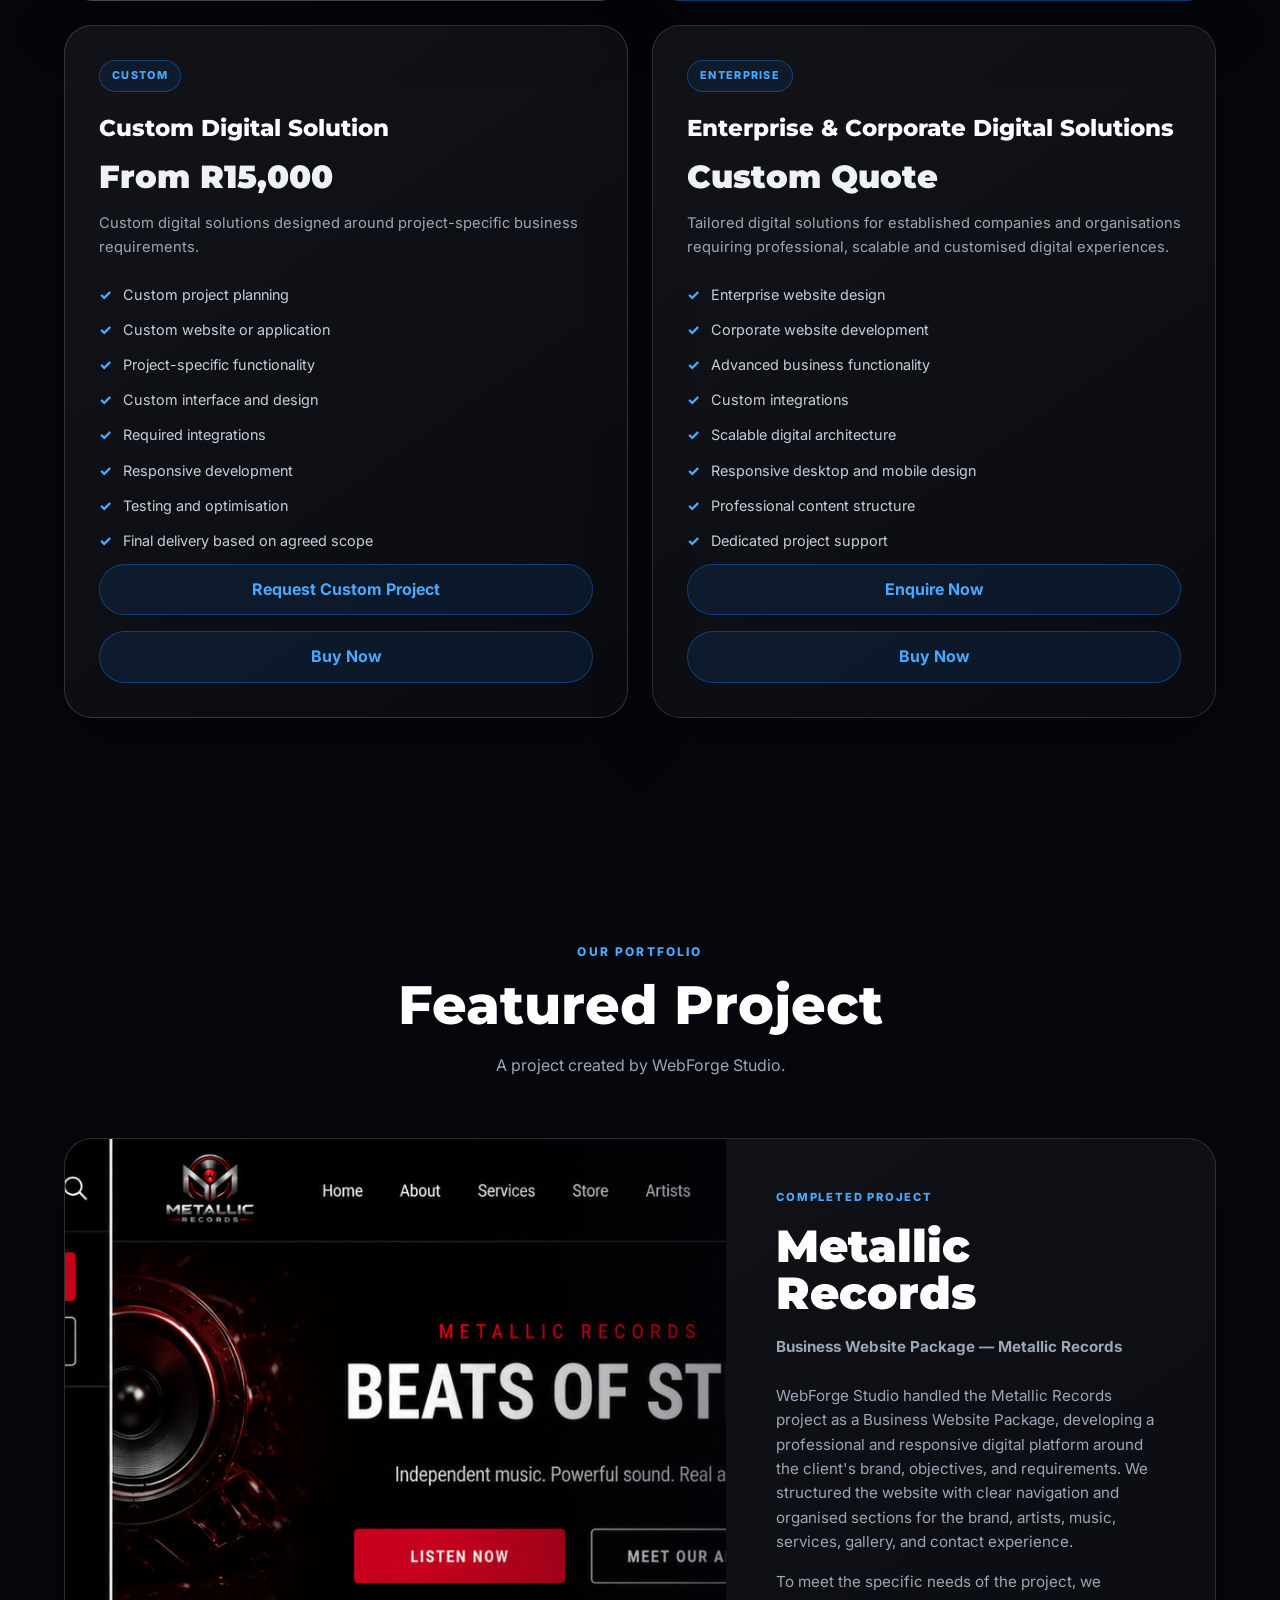
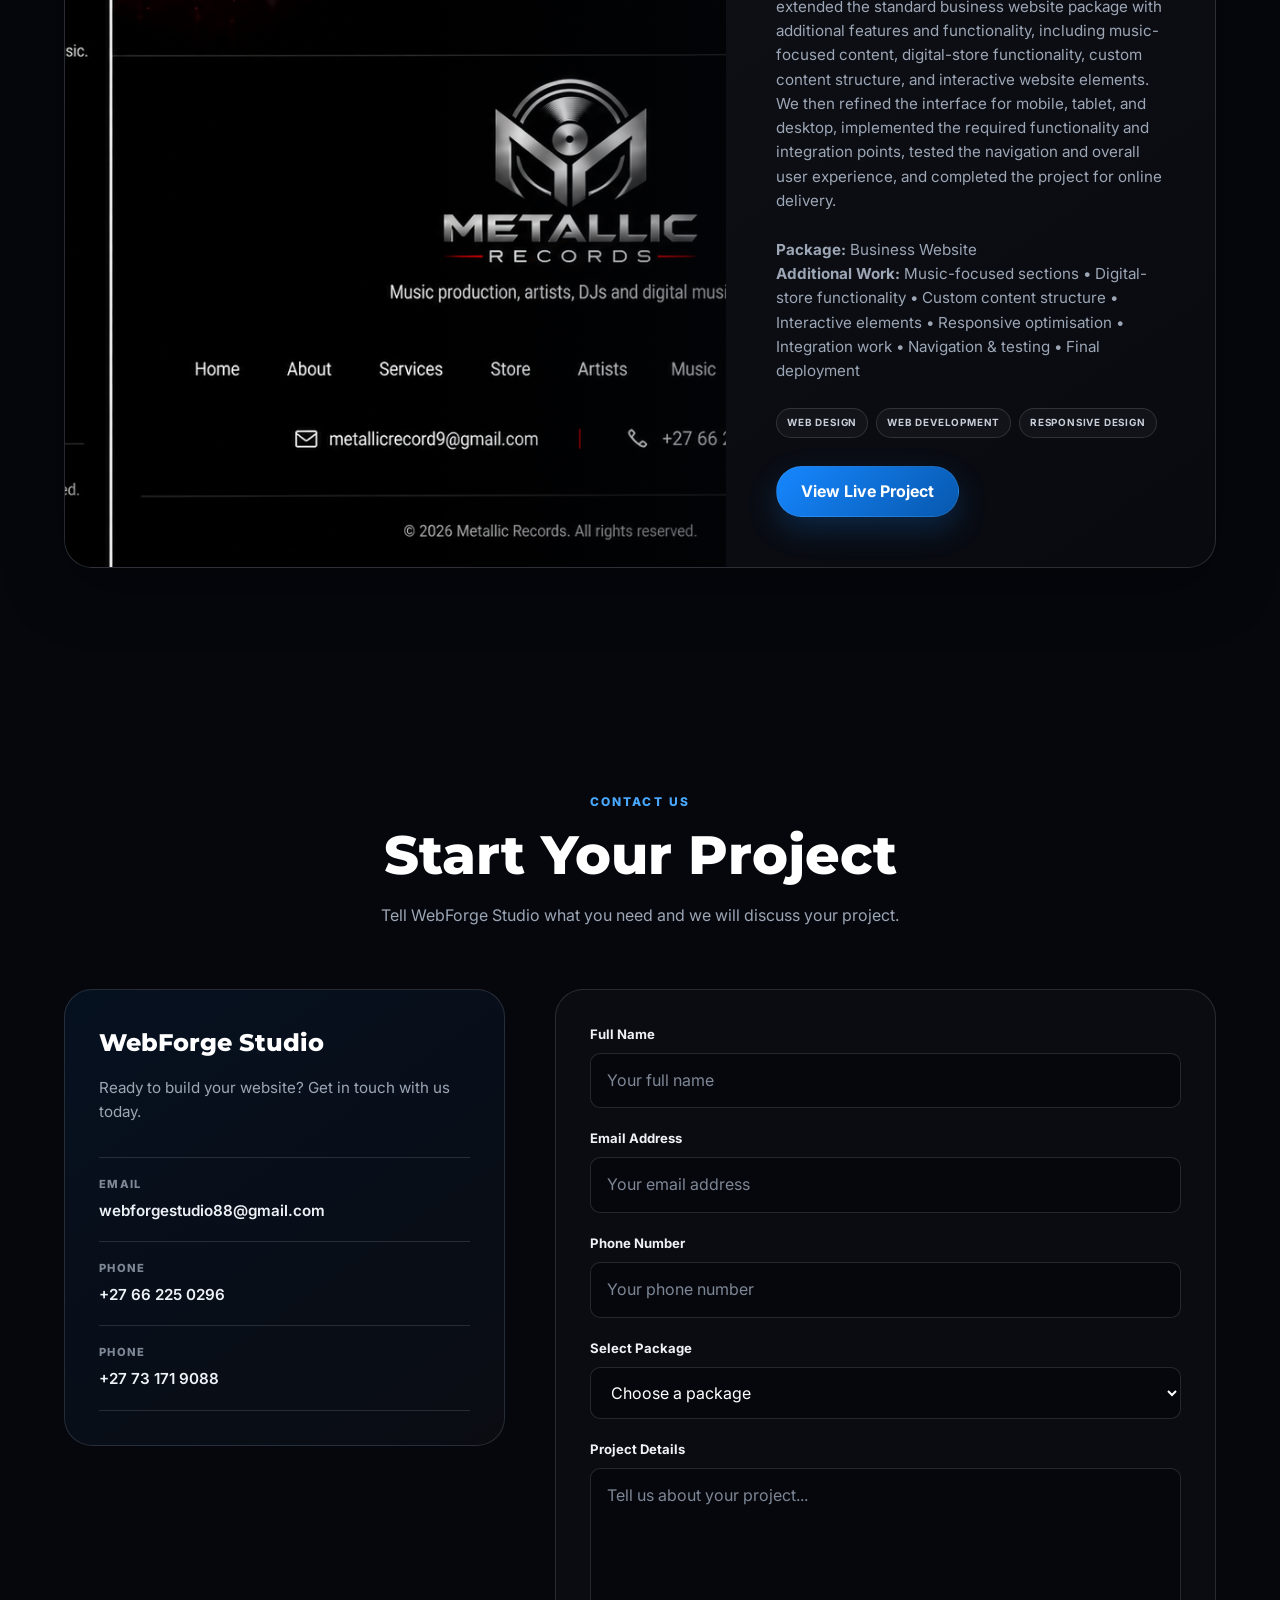
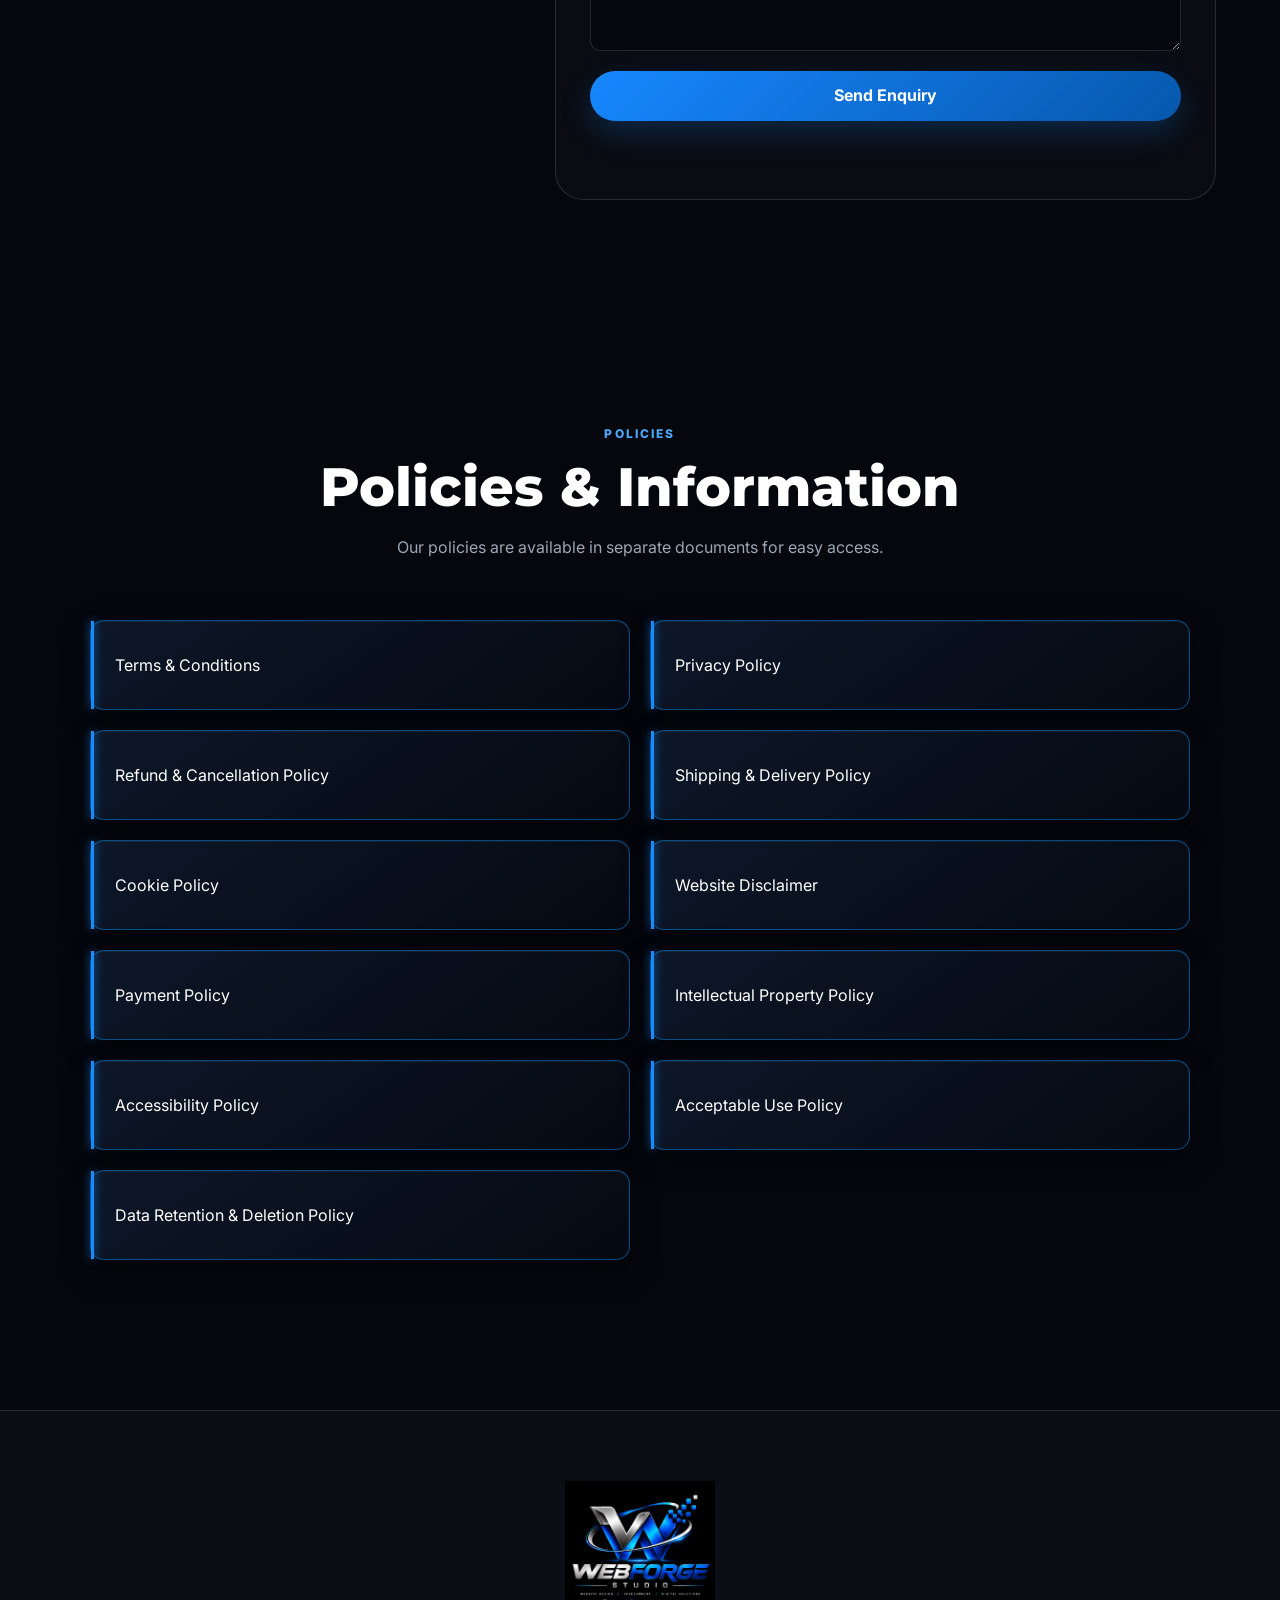
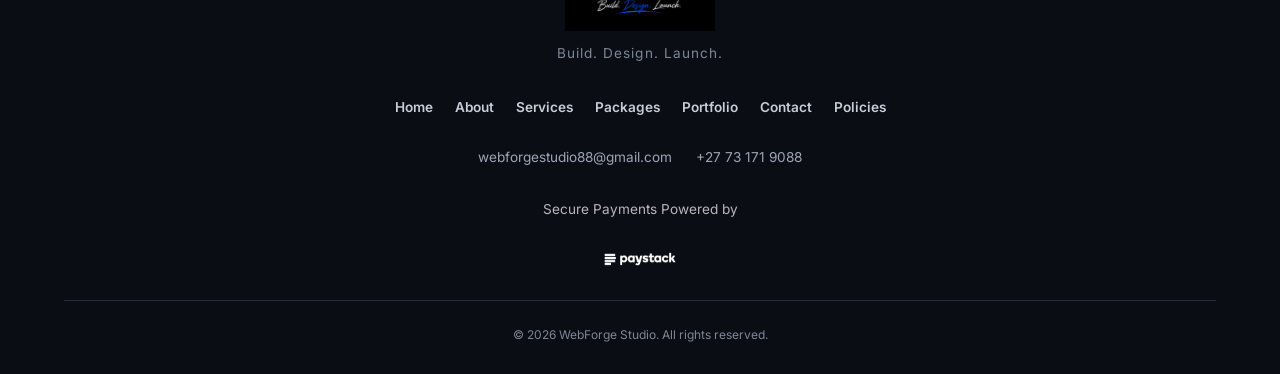
==== commit 3b67449c: "Add files via upload" ====
--- a/index.html
+++ b/index.html
@@ -3,7 +3,10 @@
 
 <head>
 
-    <meta name="google-site-verification" content="w8frRjCWjqAwOxD8YPKgWgzwlTFngvxDiaIQp6qj8-Y" />
+    <meta
+        name="google-site-verification"
+        content="w8frRjCWjqAwOxD8YPKgWgzwlTFngvxDiaIQp6qj8-Y"
+    >
 
     <meta charset="UTF-8">
 
@@ -12,9 +15,18 @@
         content="width=device-width, initial-scale=1.0"
     >
 
+    <title>
+        WebForge Studio | Web Design & Development in Daveyton & Mayfield
+    </title>
+
     <meta
         name="description"
-        content="WebForge Studio — premium professional website design, development, online stores and digital solutions."
+        content="WebForge Studio provides professional website design, development, online stores, SEO setup and digital solutions for businesses, brands and creators in Daveyton, Mayfield, East Rand and across South Africa."
+    >
+
+    <meta
+        name="keywords"
+        content="WebForge Studio, Web Design Daveyton, Web Development Daveyton, Web Designers Mayfield, Website Design Mayfield, Web Designers East Rand, Website Development South Africa, Online Stores South Africa, SEO Services Daveyton, Digital Solutions Gauteng"
     >
 
     <meta
@@ -23,13 +35,14 @@
     >
 
     <meta
+        name="robots"
+        content="index, follow"
+    >
+
+    <meta
         name="theme-color"
         content="#05070d"
     >
-
-    <title>
-        WebForge Studio | Build. Design. Launch.
-    </title>
 
     <link
         rel="preconnect"
@@ -39,6 +52,7 @@
     <link
         rel="preconnect"
         href="https://fonts.gstatic.com"
+        crossorigin
     >
 
     <link
@@ -51,7 +65,13 @@
         href="style.css"
     >
 
-</>
+    <link
+        rel="icon"
+        type="image/png"
+        href="images/blue.png"
+    >
+
+</head>
 
 
 <body>
@@ -210,19 +230,30 @@
 
         <div class="about-content">
 
-            <p>
-                WebForge Studio provides premium
-                website design and development
-                solutions for businesses, brands,
-                entrepreneurs and individuals.
-            </p>
-
-
-            <p>
-                We create modern, responsive and
-                professional websites designed
-                around each client's requirements.
-            </p>
+    <p>
+        WebForge Studio is a professional website
+        design and development studio based in
+        Daveyton, South Africa, serving businesses,
+        brands, entrepreneurs, creators and
+        organisations in Mayfield, the East Rand
+        and beyond.
+    </p>
+
+    <p>
+        We create modern, responsive and professional
+        websites designed to work across phones,
+        tablets, laptops and desktop screens. Our
+        services include website design, development,
+        online stores, SEO setup, maintenance and
+        digital solutions tailored to each client's
+        needs.
+    </p>
+
+    <p>
+        We focus on clean design, reliable development
+        and digital experiences that give businesses
+        a professional online presence.
+    </p>
 
         </div>
 
--- a/style.css
+++ b/style.css
@@ -1377,9 +1377,11 @@
 ========================================================= */
 
 .package-card .package-btn {
-
-    margin-top: auto;
-
+    margin-top: 12px;
+}
+
+.package-card .package-btn + .package-btn {
+    margin-top: 16px;
 }
 
 
@@ -3160,4 +3162,4 @@
 
     box-shadow:
         0 0 10px rgba(22, 140, 255, 0.9),
-        0 0 +        0 0 
